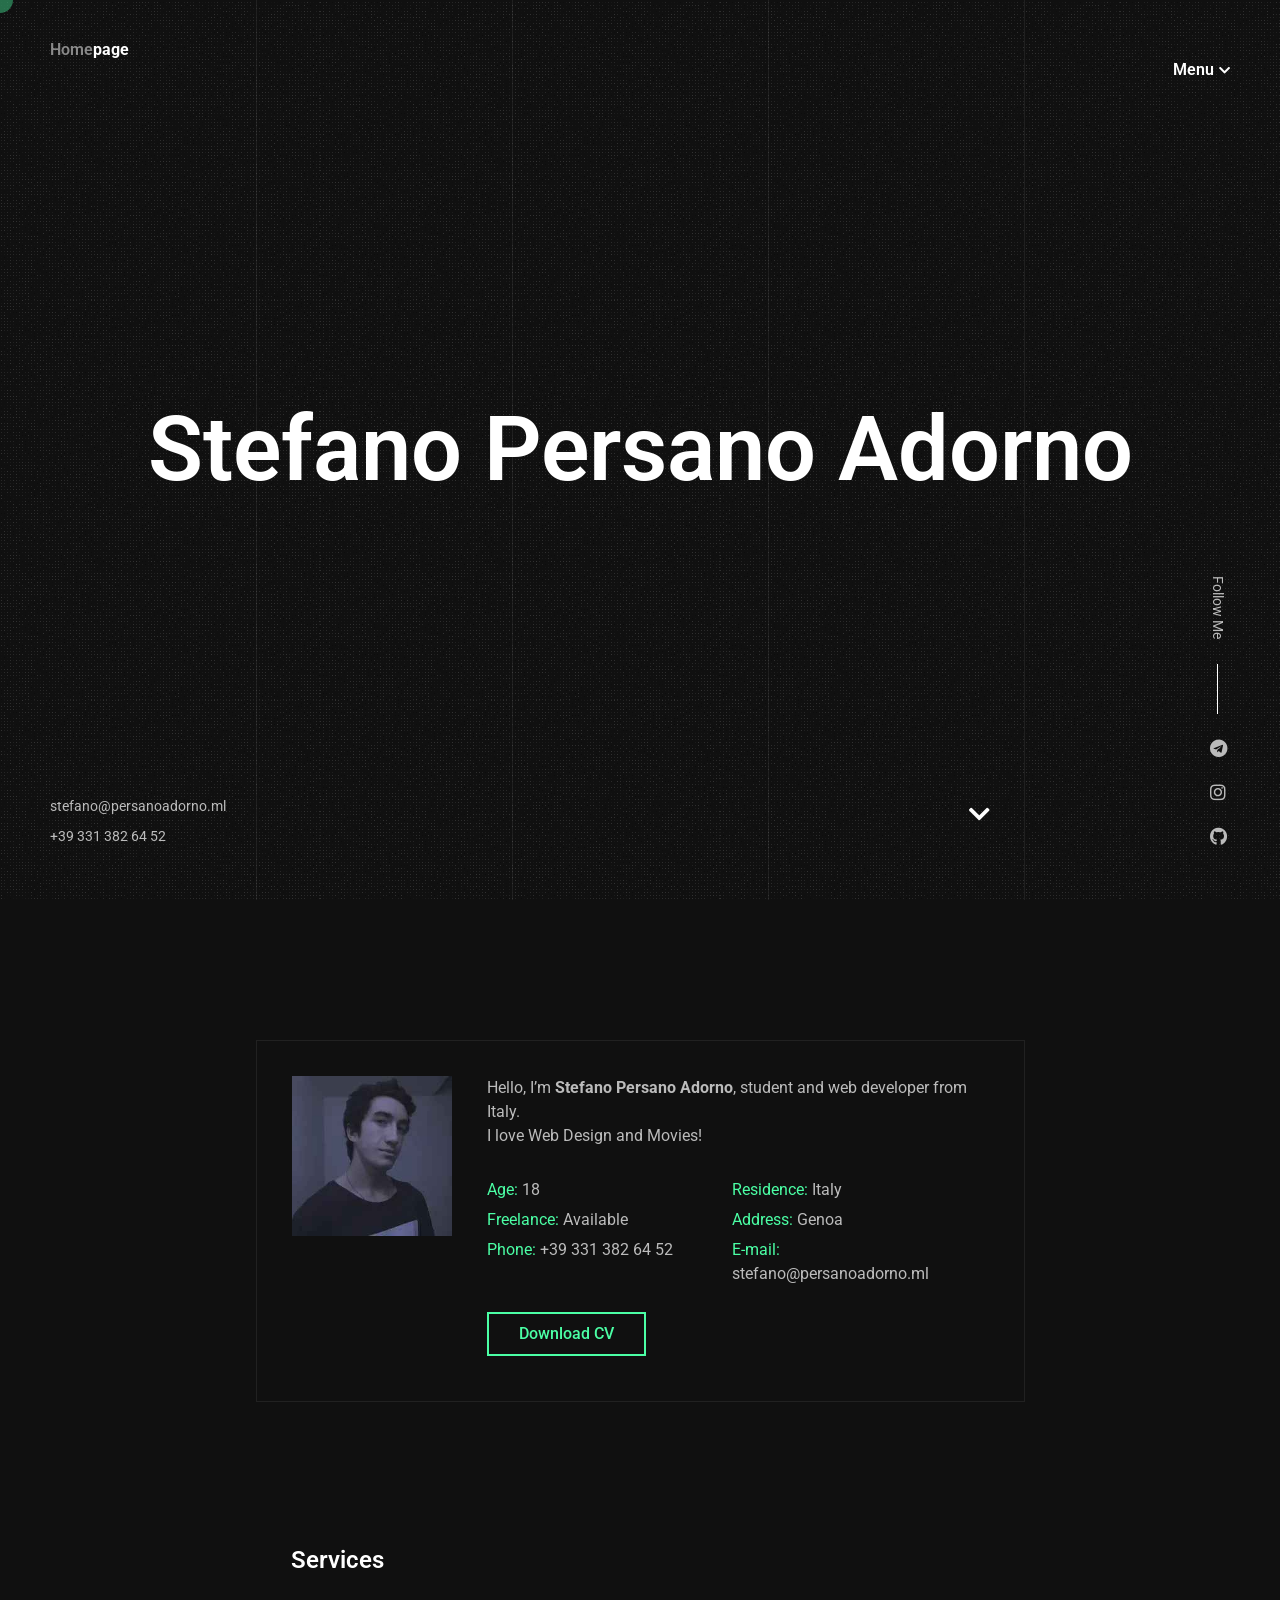
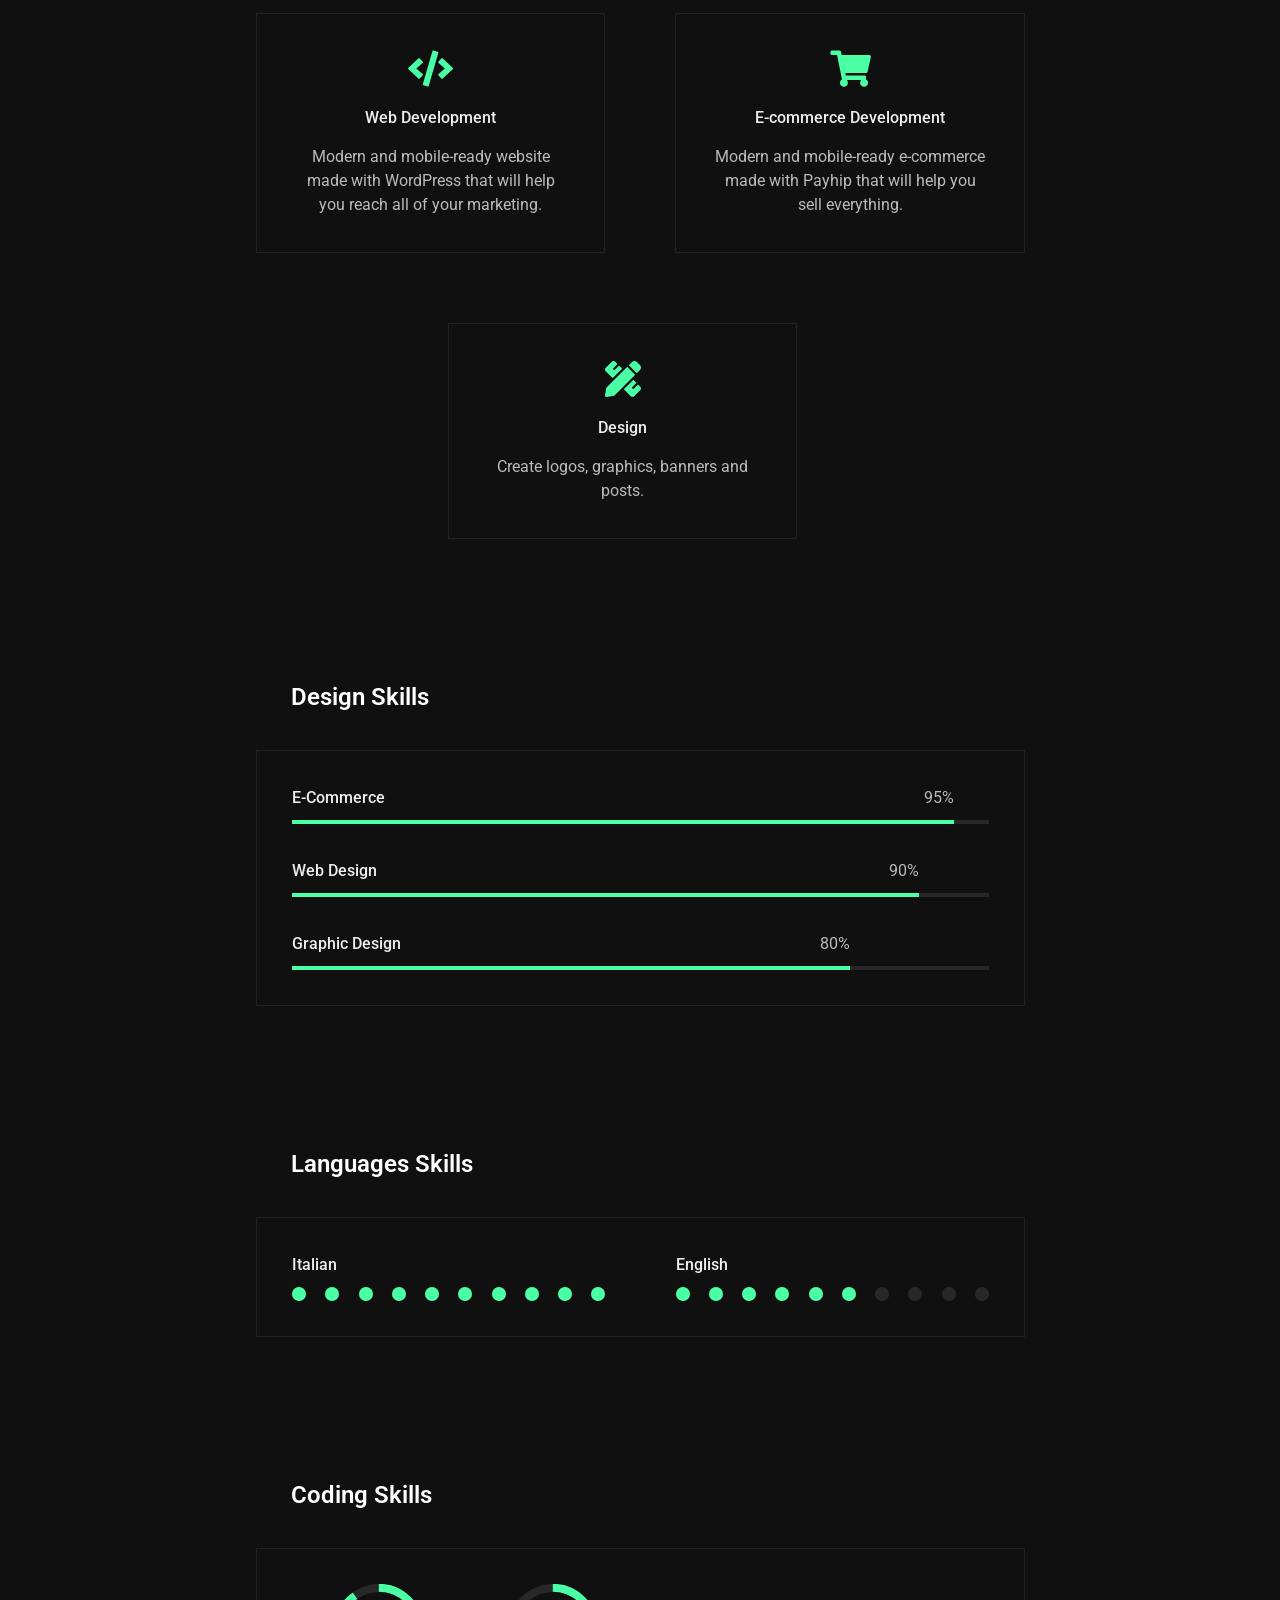
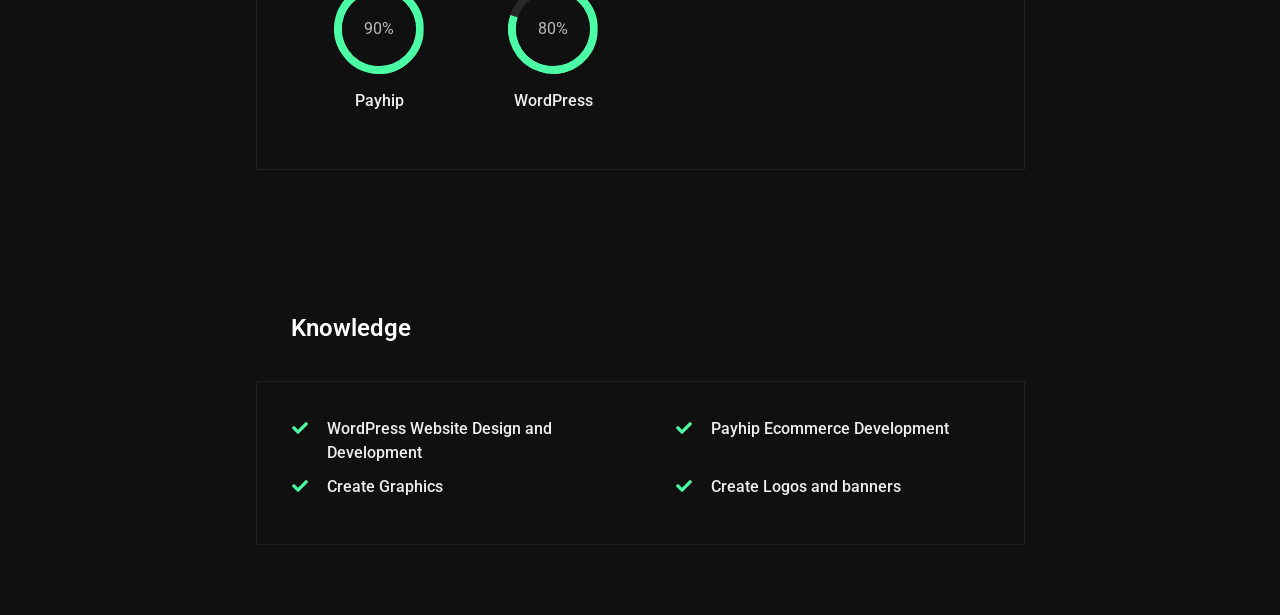
==== index.html @ c19dc3eb "Update index.html" ====
<!doctype html>
<html lang="en-US">

<!-- Mirrored from bslthemes.com/html/cvio/resume_image.html by HTTrack Website Copier/3.x [XR&CO'2014], Thu, 08 Dec 2022 13:38:45 GMT -->
<head>

	<!-- Meta -->
	<meta charset="UTF-8">
	<meta name="viewport" content="width=device-width, initial-scale=1, maximum-scale=1" />
	<meta name="description" content="CV & Resume Template" />
	<meta name="keywords" content="vcard, resposnive, resume, personal, card, cv, cvio, portfolio" />
	<meta name="author" content="beshleyua" />

	<!-- Title -->
	<title>Cvio - Resume/CV Template</title>

	<!-- Fonts -->
	<link href="https://fonts.googleapis.com/css?family=Roboto:100,100i,300,300i,400,400i,500,500i,700,700i,900,900i&amp;display=swap&amp;subset=cyrillic" rel="stylesheet">

	<link rel="stylesheet" href="css/min-styles.css" />
	<link rel="stylesheet" href="css/fontawesome.css" />
	<link rel="stylesheet" href="css/brands.css" />
	<link rel="stylesheet" href="css/solid.css" />
		
	<!--[if lt IE 9]>
	<script src="http://css3-mediaqueries-js.googlecode.com/svn/trunk/css3-mediaqueries.js"></script>
	<script src="http://html5shim.googlecode.com/svn/trunk/html5.js"></script>
	<![endif]-->

	<link rel="shortcut icon" href="images/favicons/favicon.ico">

	<!-- Global site tag (gtag.js) - Google Analytics -->
	<script async src="https://www.googletagmanager.com/gtag/js?id=UA-125314689-11"></script>
	<script>
	  window.dataLayer = window.dataLayer || [];
	  function gtag(){dataLayer.push(arguments);}
	  gtag('js', new Date());

	  gtag('config', 'UA-125314689-11');
	</script>


</head>

<body>

	<!-- Preloader -->
	<div class="preloader">
		<div class="centrize full-width">
			<div class="vertical-center">
				<div class="spinner">
					<div class="double-bounce1"></div>
					<div class="double-bounce2"></div>
				</div>
			</div>
		</div>
	</div>
	
	<!-- Container -->
	<div class="container">

		<!-- Cursor -->
		<div class="cursor-follower"></div>
	
		<!-- Header -->
		<header class="header">
			<div class="head-left">
				<!-- logo -->
				<div class="logo hover-masks-logo">
					<a href="">
						<span class="mask-lnk">Home<strong>page</strong></span>
					</a>
					
				</div>

			</div>
		
				<!-- menu button -->
				<header class="header"> 
					<div class="menu hover-masks-logo">
						<a href="" class="menu-btn"><span></span></a>
				
				<div class="top-menu hover-masks">
					<div class="top-menu-nav">	
						<div class="menu-topmenu-container">
							<ul class="menu">
								<li class="menu-item menu-item-has-children current-menu-item">
									<a href="index.html">Menu</a>
									<ul class="sub-menu">
										<li class="menu-item"><a href="index.html">Home</a></li>
										</ul>
								</li>
				</header>
		</header>
		<!-- Wrapper -->
		<div class="wrapper">

			<!-- Section Started -->
			<div class="section started section-title" id="section-started">

				<!-- background -->
				<div id="started-video-bg" class="video-bg media-bg jarallax-video video-mobile-bg" data-jarallax-video="https://youtu.be/4-IT6zIRZwg" data-mobile-preview="images/resume_bg.jpg" data-volume="100">
					<div class="video-bg-mask"></div>
					<div class="video-bg-texture" id="grained_container"></div>
				</div>
				
				<!-- started content -->
				<div class="centrize full-width">
					<div class="vertical-center">
						<div class="started-content">
							<h1 class="h-title">Stefano Persano Adorno</h1>
							<div class="h-subtitles">
								<div class="h-subtitle typing-bread">
									
								</div>
								<span class="typed-bread"></span>
							</div>
						</div>
					</div>
				</div>

				<!-- mosue button -->
				<a href="#" class="mouse_btn" style="display: none;"><span class="icon fas fa-chevron-down"></span></a>

			</div>

			<!-- Section About -->
			<div class="section about" id="section-about">
				<div class="content content-box">

					<!-- image -->
					<div class="image">
						<img src="images/man3.jpg" alt="" />
					</div>

					<!-- desc -->
					<div class="desc">
						<p>Hello, I’m <strong>Stefano Persano Adorno</strong>, student and web developer from Italy. <br> I love Web Design and Movies!</p>
						<div class="info-list">
							<ul>
								<li><strong>Age:</strong> 18</li>
								<li><strong>Residence:</strong> Italy</li>
								<li><strong>Freelance:</strong> Available</li>
								<li><strong>Address:</strong> Genoa</li>
								<li><strong>Phone:</strong> +39 331 382 64 52</li>
								<li><strong>E-mail:</strong> stefano@persanoadorno.ml</li>
							</ul>
						</div>
						<div class="bts">
							<a href="#" class="btn hover-animated">
								<span class="circle"></span>
								<span class="lnk">Download CV</span>
							</a>
						</div>
					</div>

					<div class="clear"></div>
				</div>
			</div>

			<!-- Section Service -->
			<div class="section service" id="section-services">
				<div class="content">

					<!-- title -->
					<div class="title">
						<div class="title_inner">Services</div>
					</div>

					<!-- service items -->
					<div class="service-items">

						<div class="service-col">
							<div class="service-item content-box">
								<div class="icon"><span class="fas fa-code"></span></div>
								<div class="name">Web Development</div>
								<div class="text">Modern and mobile-ready website made with WordPress that will help you reach all of your marketing.</div>
							</div>
						</div>
						
						<div class="service-col">
							<div class="service-item content-box">
								<div class="icon"><span class="fa fa-shopping-cart""></span></div>
								<div class="name">E-commerce Development</div>
								<div class="text">Modern and mobile-ready e-commerce made with Payhip that will help you sell everything.</div>
							</div>
						</div>

						<div class="service-col">
							<div class="service-item content-box">
								<div class="icon"><span class="fas fa-pencil-ruler"></span></div>
								<div class="name">Design</div>
								<div class="text">Create logos, graphics, banners and posts.</div>
							</div>
						</div>

					</div>

					<div class="clear"></div>
				</div>
			</div>

			
							
			<!-- Section Design Skills -->
			<div class="section skills" id="section-skills">
				<div class="content">

					<!-- title -->
					<div class="title">
						<div class="title_inner">Design Skills</div>
					</div>

					<!-- skills items -->
					<div class="skills percent content-box">
						<ul>
							<li> 
								<div class="name">E-Commerce</div>
								<div class="progress ">
									<div class="percentage" style="width: 95%;">
										<span class="percent">95%</span>
									</div>
								</div>
							</li>
							<li> 
								<div class="name">Web Design</div>
								<div class="progress ">
									<div class="percentage" style="width: 90%;">
										<span class="percent">90%</span>
									</div>
								</div>
							</li>
							<li>
								<div class="name">Graphic Design</div>
								<div class="progress ">
									<div class="percentage" style="width: 80%;">
										<span class="percent">80%</span>
									</div>
								</div>
							</li>
						</ul>
					</div>

				</div>
			</div>

			<!-- Section Languages Skills -->
			<div class="section skills" id="section-skills-lang">
				<div class="content">

					<!-- title -->
					<div class="title">
						<div class="title_inner">Languages Skills</div>
					</div>

					<!-- skills items -->
					<div class="skills dotted content-box">
						<ul>
							<li> 
								<div class="name">Italian</div>
								<div class="progress">
									<div class="percentage" style="width: 100%;">
										<span class="percent">100%</span>
									</div>
								</div>
							</li>
							<li> 
								<div class="name">English</div>
								<div class="progress">
									<div class="percentage" style="width: 60%;">
										<span class="percent">60%</span>
									</div>
								</div>
							</li>
						</ul>
					</div>
				</div>

			</div>

			<!-- Section Coding Skills -->
			<div class="section skills" id="section-skills-code">
				<div class="content">
					
					<!-- title -->
					<div class="title">
						<div class="title_inner">Coding Skills</div>
					</div>

					<!-- skills items -->
					<div class="skills circles content-box">
						<ul>
							<li> 
								<div class="name">Payhip</div>
								<div class="progress p90"> <!-- p90 = 90% circle fill color -->
									<div class="percentage">
										<span class="percent">90%</span>
									</div>
									<span>90%</span>
								</div>
							</li>
							<li> 
								<div class="name">WordPress</div>
								<div class="progress p80"> <!-- p80 = 80% circle fill color -->
									<div class="percentage">
										<span class="percent">80%</span>
									</div>
									<span>80%</span>
								</div>
							</li>
							
								
						</ul>
					</div>

				</div>
			</div>

			<!-- Section Knowladge Skills -->
			<div class="section skills" id="section-skills-know">
				<div class="content">

					<!-- title -->
					<div class="title">
						<div class="title_inner">Knowledge</div>
					</div>

					<!-- skills -->
					<div class="skills list content-box">
						<ul>
							<li> 
								<div class="name">WordPress Website Design and Development</div>
							</li>
							<li> 
								<div class="name">Payhip Ecommerce Development</div>
							</li>
							<li> 
								<div class="name">Create Graphics</div>
							</li>
							<li> 
								<div class="name">Create Logos and banners</div>
							</li>
						
						</ul>
					</div>

				</div>
			</div>

		<!-- Footer -->
		<footer class="footer">
			<div class="copy">
				<p>stefano@persanoadorno.ml</p>
				<p>+39 331 382 64 52</p>
			</div>
			<div class="soc-box">
				<div class="follow-label">Follow Me</div>
				<div class="soc">
					<a target="_blank" href="https://www.t.me/stepersy">
						<span class="icon fab fa-telegram"></span>
					</a>
					<a target="_blank" href="https://www.instagram.com/stepersy">
						<span class="icon fab fa-instagram"></span>
					</a>
					<a target="_blank" href="https://github.com/persanoadorno">
						<span class="icon fab fa-github"></span>
					</a>
				</div>
			</div>
			<div class="clear"></div>
		</footer>

		<!-- Lines -->
		<div class="lines">
			<div class="line-col"></div>
			<div class="line-col"></div>
			<div class="line-col"></div>
			<div class="line-col"></div>
			<div class="line-col"></div>
		</div>
		
	</div>

	<script src="js/min.scripts.js"></script>
	<script src="js/demo-bar.js"></script>

</body>

<!-- Mirrored from bslthemes.com/html/cvio/resume_image.html by HTTrack Website Copier/3.x [XR&CO'2014], Thu, 08 Dec 2022 13:38:45 GMT -->
</html>
---- css/min-styles.css ----
html{margin-right:0!important}body{margin:0;padding:0;border:none;font-family:Roboto;font-size:16px;line-height:1.5;color:#bbb;background:#101010;letter-spacing:0;font-weight:400;-webkit-font-smoothing:antialiased;-moz-osx-font-smoothing:grayscale;text-rendering:optimizeLegibility}body.scroll_hidden{overflow:hidden;height:100vh}*{box-sizing:border-box;-webkit-box-sizing:border-box}.clear{clear:both}.cursor-follower{margin:-13px 0 0 -13px;position:absolute;background:#4bffa5;width:26px;height:26px;-webkit-transition:transform 1s cubic-bezier(.02,1.2,.8,1),opacity .25s ease;transition:transform 1s cubic-bezier(.02,1.2,.8,1),opacity .25s ease;opacity:.4;z-index:1111;pointer-events:none;border-radius:50%;-moz-border-radius:50%;-webkit-border-radius:50%;-khtml-border-radius:50%}.cursor-follower.hide{opacity:0!important}@media (max-width:1199px){.cursor-follower{display:none}}.preloader{position:fixed;top:0;left:0;right:0;bottom:0;text-align:center;z-index:11111}.preloader .spinner{position:absolute;left:50%;top:0;width:1px;height:100%}.preloader .spinner .double-bounce1,.preloader .spinner .double-bounce2{position:absolute;top:0;left:0;width:100%;height:100%}.preloader .spinner .double-bounce2{background:rgba(255,255,255,.5);height:0;-webkit-animation:loading 2s infinite ease-in-out;animation:loading 2s infinite ease-in-out}.container{position:relative;margin:0;overflow:hidden}.container:before{pointer-events:none;z-index:12}.lines{position:fixed;top:0;left:0;width:100%;height:100vh;font-size:0;pointer-events:none;z-index:1111}.lines.no-lines .line-col:before{opacity:0}.lines .line-col{position:relative;display:inline-block;vertical-align:top;width:20%;height:100vh}.lines .line-col:first-child:before{background:0 0}.lines .line-col:first-child:after{left:auto;right:0;width:1000%}.lines .line-col:first-child .line{display:none}.lines .line-col:last-child:after{left:0;right:auto;width:1000%}.lines .line-col:nth-child(1):before{-o-transition-delay:2.9s;-webkit-transition-delay:2.9s;transition-delay:2.9s}.lines .line-col:nth-child(1):after{top:0;bottom:auto;-webkit-transition-delay:.9s;-o-transition-delay:.9s;transition-delay:.9s}.lines .line-col:nth-child(2):before{-o-transition-delay:2.7s;-webkit-transition-delay:2.7s;transition-delay:2.7s}.lines .line-col:nth-child(2):after{top:auto;bottom:0;-webkit-transition-delay:.7s;-o-transition-delay:.7s;transition-delay:.7s}.lines .line-col:nth-child(3):before{-o-transition-delay:2.2s;-webkit-transition-delay:2.2s;transition-delay:2.2s}.lines .line-col:nth-child(3):after{top:0;bottom:auto;-webkit-transition-delay:.2s;-o-transition-delay:.2s;transition-delay:.2s}.lines .line-col:nth-child(4):before{-o-transition-delay:2.5s;-webkit-transition-delay:2.5s;transition-delay:2.5s}.lines .line-col:nth-child(4):after{top:auto;bottom:0;-webkit-transition-delay:.5s;-o-transition-delay:.5s;transition-delay:.5s}.lines .line-col:nth-child(5):before{-o-transition-delay:3s;-webkit-transition-delay:3s;transition-delay:3s}.lines .line-col:nth-child(5):after{top:0;bottom:auto;-webkit-transition-delay:1s;-o-transition-delay:1s;transition-delay:1s}.lines .line-col:before{content:'';position:absolute;left:0;top:0;width:1px;height:0%;background:rgba(255,255,255,.07);transition:height 1s cubic-bezier(.165,.85,.45,1) 0s;-moz-transition:height 1s cubic-bezier(.165,.85,.45,1) 0s;-webkit-transition:height 1s cubic-bezier(.165,.85,.45,1) 0s;-o-transition:height 1s cubic-bezier(.165,.85,.45,1) 0s}.lines .line-col:after{content:'';position:absolute;left:0;top:0;width:100%;height:100%;background:#1e1e1e;z-index:12;transition:height 1s cubic-bezier(.165,.85,.45,1) 0s;-moz-transition:height 1s cubic-bezier(.165,.85,.45,1) 0s;-webkit-transition:height 1s cubic-bezier(.165,.85,.45,1) 0s;-o-transition:height 1s cubic-bezier(.165,.85,.45,1) 0s}.lines.finish .line-col:before{height:100%}.lines.finish .line-col:after{height:0%}.lines.ready{z-index:11}.wrapper{position:relative}.breadcrumbs{margin:0}.lines-off .lines .line-col:before{display:none}.lines-on .lines .line-col:before{display:block}@media (max-width:1199px){.lines .line-col{width:33.333%}.lines .line-col:nth-child(4),.lines .line-col:nth-child(5){display:none}}@media (max-width:720px){.lines .line-col{width:50%}.lines .line-col:nth-child(3),.lines .line-col:nth-child(4),.lines .line-col:nth-child(5){display:none}}.cols{position:relative}.cols .col.col-sm{float:left;width:25%}@media (max-width:720px){.cols .col.col-sm{width:100%}}.cols .col.col-lg{float:left;width:75%}@media (max-width:720px){.cols .col.col-lg{width:100%}}.cols .col.col-md{float:left;width:50%}@media (max-width:720px){.cols .col.col-md{width:100%}}.cols:after{content:'';display:block;clear:both}h1,h2,h3,h4,h5,h6{font-weight:700;font-family:Roboto;margin:0;margin-top:30px;margin-bottom:30px;color:#141414}h1{font-size:34px}h2{font-size:30px}h3{font-size:26px}h4{font-size:22px}h5{font-size:18px}h6{font-size:14px}p{font-size:16px;padding:0;margin:30px 0}strong{font-weight:700}@media screen and (max-width:720px){h1{font-size:24px}h2{font-size:20px}h3{font-size:18px}h4{font-size:16px}h5{font-size:14px}h6{font-size:13px}p{margin:20px 0}}a{color:#eee;text-decoration:underline;outline:0}a:hover{text-decoration:none;color:#4bffa5}.ink{display:block;position:absolute;background:#4bffa5;transform:scale(0);-webkit-transform:scale(0);-moz-transform:scale(0);-o-transform:scale(0);transition:transform 2s cubic-bezier(.165,.85,.45,1) 0s;-moz-transition:transform 2s cubic-bezier(.165,.85,.45,1) 0s;-webkit-transition:transform 2s cubic-bezier(.165,.85,.45,1) 0s;-o-transition:transform 2s cubic-bezier(.165,.85,.45,1) 0s;border-radius:100%;-moz-border-radius:100%;-webkit-border-radius:100%;-khtml-border-radius:100%}.ink.ink-animate{transform:scale(3);-webkit-transform:scale(3);-moz-transform:scale(3);-o-transform:scale(3)}.hover-animated .circle{position:absolute;width:100%;height:100%;display:block}.bts-center{text-align:center}.bts-list{font-size:0}.bts-list .btn{margin-right:20px;margin-top:20px}.bts-list .btn:last-child{margin-right:0}.btn,.single-post-text input[type=submit],a.btn{margin-bottom:10px;position:relative;overflow:hidden;display:inline-block;vertical-align:middle;height:44px;line-height:40px;text-align:center;font-size:16px;color:#4bffa5;font-weight:500;text-decoration:none;background:0 0;border:2px solid #4bffa5;cursor:pointer;transition:1s all cubic-bezier(.165,.85,.45,1) 0s;-moz-transition:1s all cubic-bezier(.165,.85,.45,1) 0s;-webkit-transition:1s all cubic-bezier(.165,.85,.45,1) 0s;-o-transition:1s all cubic-bezier(.165,.85,.45,1) 0s}.btn .lnk,a.btn .lnk{padding:0 30px;position:relative;display:block;z-index:2;pointer-events:none}.btn:hover,a.btn:hover{color:#101010}@media screen and (max-width:720px){.btn,.single-post-text input[type=submit],a.btn{font-size:14px}}form.post-password-form{max-width:400px;margin:0 auto;text-align:center}button,input,textarea{display:block;font-family:Roboto;font-size:16px;height:50px;width:100%;color:#eee;margin-bottom:30px;padding:0;background:0 0!important;border:none;border-bottom:1px solid rgba(255,255,255,.07);resize:none;outline:0;border-radius:0;-moz-border-radius:0;-webkit-border-radius:0;-khtml-border-radius:0;transition:all .3s ease 0s;-moz-transition:all .3s ease 0s;-webkit-transition:all .3s ease 0s;-o-transition:all .3s ease 0s}button:focus,input:focus,textarea:focus{color:#eee;border-bottom:1px solid #eee}textarea{height:120px;padding:0;padding-top:15px}button{width:auto;display:inline-block;vertical-align:top;text-align:left;border-bottom:1px solid #eee;cursor:pointer;color:#eee}button:hover{border-bottom:1px solid #4bffa5}label,legend{display:block;padding-bottom:10px;font-family:Roboto;font-size:13px}fieldset{border-width:0;padding:0}input[type=checkbox],input[type=radio]{display:inline}::-webkit-input-placeholder{color:#999}:-moz-placeholder{color:#999}::-moz-placeholder{color:#999}:-ms-input-placeholder{color:#999}input:focus::-webkit-input-placeholder,textarea:focus::-webkit-input-placeholder{color:#eee}input:focus:-moz-placeholder,textarea:focus:-moz-placeholder{color:#eee}input:focus::-moz-placeholder,textarea:focus::-moz-placeholder{color:#eee}input:focus:-ms-input-placeholder,textarea:focus:-ms-input-placeholder{color:#eee}input.error,input.wpcf7-not-valid,textarea.error,textarea.wpcf7-not-valid{border-bottom:1px solid red!important}.wpcf7-not-valid-tip,label.error{display:none!important}input.error::-moz-placeholder,input.wpcf7-not-valid::-moz-placeholder,textarea.error::-moz-placeholder,textarea.wpcf7-not-valid::-moz-placeholder{color:red}input.error:-moz-placeholder,input.wpcf7-not-valid:-moz-placeholder,textarea.error:-moz-placeholder,textarea.wpcf7-not-valid:-moz-placeholder{color:red}input.error:-ms-input-placeholder,input.wpcf7-not-valid:-ms-input-placeholder,textarea.error:-ms-input-placeholder,textarea.wpcf7-not-valid:-ms-input-placeholder{color:red}input.error::-webkit-input-placeholder,input.wpcf7-not-valid::-webkit-input-placeholder,textarea.error::-webkit-input-placeholder,textarea.wpcf7-not-valid::-webkit-input-placeholder{color:red}div.wpcf7-response-output{margin:0}input[type=checkbox],input[type=radio]{display:inline}input[type=checkbox],input[type=radio]{width:auto;height:auto;margin-bottom:10px;margin-right:0;margin-left:0}input[type=checkbox]{-webkit-appearance:checkbox}input[type=radio]{-webkit-appearance:radio}button,input[type=email],input[type=password],input[type=submit],input[type=tel],input[type=text],textarea{-webkit-appearance:none;-moz-appearance:none;appearance:none}input[type=file]{margin-bottom:10px;border:none;height:auto}select{margin-bottom:10px;width:100%;height:30px}span.wpcf7-list-item{display:inline-block;margin:0 1em 0 0}ul{list-style:disc;margin-top:30px;margin-bottom:30px;padding-left:0;list-style-position:inside}ol{list-style:decimal;margin-top:30px;margin-bottom:30px;padding-left:0;list-style-position:inside}ol ol,ol ul,ul ol,ul ul{margin-top:15px;margin-bottom:15px;margin-left:15px}code{font-family:Roboto;padding:0 4px;font-style:italic;color:#999;text-decoration:none;display:inline-block;vertical-align:middle;overflow:auto;max-width:100%;white-space:nowrap}pre{background:#f6f6f6;font-family:Roboto;margin:30px 0;padding:30px;max-width:100%;overflow:auto;white-space:pre}ins,mark{background:#eee;text-decoration:none}table{width:100%;margin:30px 0;padding:0;border-collapse:collapse;background:#fcfcfc}table caption{padding:6px 0;background:#f6f6f6;font-size:12px}th{color:#999;padding:10px 20px;font-size:12px;font-weight:700;text-align:left;border:4px solid #fff;text-transform:uppercase}th a{color:#999}td{border:4px solid #fff;padding:10px 20px;color:#363636;font-size:13px;background:#f6f6f6}td.pad{background:0 0}dt{margin-bottom:5px;font-size:15px;font-weight:700}dd{margin-top:0;margin-bottom:30px;margin-left:30px}.align-center{text-align:center!important}.align-right{text-align:right!important}.align-left{text-align:left!important}.pull-right{float:right!important}.pull-left{float:left!important}.pull-none{float:none!important}.alignright{margin-left:20px!important;float:right!important;max-width:50%!important}.alignleft{margin-right:20px!important;float:left!important;max-width:50%!important}.aligncenter{margin-left:auto!important;margin-right:auto!important;display:block!important}.full-width{max-width:100%!important;width:100%!important}.full-max-width{max-width:100%!important;width:auto!important}.centrize{display:table!important;table-layout:fixed!important;height:100%!important;position:relative!important;top:0;left:0;z-index:2}.vertical-center{display:table-cell!important;vertical-align:middle!important}.text-uppercase{text-transform:uppercase!important}.text-lowercase{text-transform:lowercase!important}.text-capitalize{text-transform:capitalize!important}.text-regular{font-weight:400!important}.text-bold{font-weight:700!important}.text-italic{font-style:italic!important}blockquote{font-family:Roboto}@-webkit-keyframes loading{0%{height:0;top:0;bottom:auto}50%{height:100%;top:0;bottom:auto}51%{height:100%;top:0;bottom:auto}52%{height:100%;top:auto;bottom:0}100%{height:0;top:auto;bottom:0}}@keyframes loading{0%{height:0;top:0;bottom:auto}50%{height:100%;top:0;bottom:auto}51%{height:100%;top:0;bottom:auto}52%{height:100%;top:auto;bottom:0}100%{height:0;top:auto;bottom:0}}@keyframes mouse-anim{0%{top:0}50%{top:10px}100%{top:0}}.header{padding:50px;position:fixed;left:0;top:0;width:100%;z-index:100;transition:all .7s cubic-bezier(.165,.85,.45,1);-moz-transition:all .7s cubic-bezier(.165,.85,.45,1);-webkit-transition:all .7s cubic-bezier(.165,.85,.45,1);-o-transition:all .7s cubic-bezier(.165,.85,.45,1)}.header.fixed{padding-top:30px;padding-bottom:30px;top:0;background:#101010}.header:after{content:'';position:relative;display:block;clear:both}.header .head-top{position:relative}.header .menu-btn{position:relative;margin:0 auto;width:30px;height:20px}.header .menu-btn:after,.header .menu-btn:before{content:'';position:absolute;top:0;left:0;width:100%;height:2px;background:#fff;transition:all .3s ease 0s;-moz-transition:all .3s ease 0s;-webkit-transition:all .3s ease 0s;-o-transition:all .3s ease 0s}.header .menu-btn:after{top:auto;bottom:0}.header .menu-btn span{position:absolute;top:50%;left:0;width:100%;height:2px;background:#fff;margin-top:-1px;transition:all .3s ease 0s;-moz-transition:all .3s ease 0s;-webkit-transition:all .3s ease 0s;-o-transition:all .3s ease 0s}.header .logo{position:absolute;overflow:hidden;top:50%;width:150px;font-size:16px;line-height:2.5;font-weight:600;color:rgba(255,255,255,.5);white-space:nowrap;transform:translateY(-50%);-webkit-transform:translateY(-50%);-moz-transform:translateY(-50%);-o-transform:translateY(-50%)}.header .logo img{max-width:100%;width:auto;height:auto;display:block}.header .logo a{color:rgba(255,255,255,.5);text-decoration:none;display:block}.header .logo strong{color:#fff}.header .top-menu{text-align:right}.header .top-menu .menu-top-menu-container{display:inline-block}.header .top-menu ul{margin:0;padding:0;list-style:none}.header .top-menu ul li{margin-left:40px;display:inline-block;vertical-align:top;position:relative}.header .top-menu ul li a{position:relative;overflow:hidden;display:block;font-size:1em;line-height:2.5;color:#fff;font-weight:600;opacity:.5;text-decoration:none;transition:color .7s cubic-bezier(.165,.85,.45,1);-moz-transition:color .7s cubic-bezier(.165,.85,.45,1);-webkit-transition:color .7s cubic-bezier(.165,.85,.45,1);-o-transition:color .7s cubic-bezier(.165,.85,.45,1)}.header .top-menu ul li:hover>.children,.header .top-menu ul li:hover>.sub-menu{opacity:1;pointer-events:auto}.header .top-menu ul li.current-menu-item>a,.header .top-menu ul li:hover>a{opacity:1}.header .top-menu ul li.menu-item-has-children>a .mask-lnk:after{content:"\f078";margin-left:5px;position:relative;top:0;display:inline-block;font-family:'Font Awesome 5 Free';font-weight:900;font-size:.8em;-moz-osx-font-smoothing:grayscale;-webkit-font-smoothing:antialiased;display:inline-block;font-style:normal;font-variant:normal;text-rendering:auto;line-height:1}.header .top-menu-nav .children,.header .top-menu-nav .sub-menu{position:absolute;left:0;top:40px;padding:10px 0;width:190px;text-align:left;background:#1e1e1e;z-index:50;opacity:0;pointer-events:none;transition:all .3s ease 0s;-moz-transition:all .3s ease 0s;-webkit-transition:all .3s ease 0s;-o-transition:all .3s ease 0s;box-shadow:0 5px 50px rgba(0,0,0,.1);-moz-box-shadow:0 5px 50px rgba(0,0,0,.1);-webkit-box-shadow:0 5px 50px rgba(0,0,0,.1);-khtml-box-shadow:0 5px 50px rgba(0,0,0,.1)}.header .top-menu ul li:last-child .sub-menu,.header .top-menu-nav .children{right:0;left:auto}.header .top-menu-nav .children:before,.header .top-menu-nav .sub-menu:before{content:'';position:absolute;left:10px;top:-12px;border:6px solid transparent;border-bottom:6px solid #1e1e1e}.header .top-menu ul li:last-child .sub-menu:before,.header .top-menu-nav .children:before{right:10px;left:auto}.header .top-menu-nav .children li,.header .top-menu-nav .sub-menu li{margin-left:0;padding:8px 20px;display:block;border-bottom:1px solid rgba(255,255,255,.07);height:auto}.header .top-menu-nav .children li:last-child,.header .top-menu-nav .sub-menu li:last-child{border-bottom:none}.header .top-menu-nav .children li a,.header .top-menu-nav .sub-menu li a{margin-top:0;display:block;font-size:12px;color:#fff;opacity:.5}.header .top-menu-nav .children li .children,.header .top-menu-nav .sub-menu li .sub-menu{left:100%;top:-10px}.header .top-menu-nav .children li .children:before,.header .top-menu-nav .sub-menu li .sub-menu:before{content:'';position:absolute;left:-12px;top:16px;border:6px solid transparent;border-right:6px solid #fff;border-bottom:6px solid transparent}.background-enabled .header .top-menu ul li.current-menu-item>a{opacity:1}.hover-masks .mask-lnk,.hover-masks-logo .mask-lnk{position:relative;top:0;left:0;width:100%;display:block;transform:translateY(0);-webkit-transform:translateY(0);-moz-transform:translateY(0);-o-transform:translateY(0);-webkit-transition:opacity .7s cubic-bezier(.165,.85,.45,1),color .7s cubic-bezier(.165,.85,.45,1),transform .7s cubic-bezier(.165,.85,.45,1);transition:opacity .7s cubic-bezier(.165,.85,.45,1),color .7s cubic-bezier(.165,.85,.45,1),transform .7s cubic-bezier(.165,.85,.45,1)}.hover-masks .mask-lnk.mask-lnk-hover,.hover-masks-logo .mask-lnk.mask-lnk-hover{position:absolute;opacity:0;transform:translateY(32px);-webkit-transform:translateY(32px);-moz-transform:translateY(32px);-o-transform:translateY(32px)}.hover-masks a:hover .mask-lnk,.hover-masks-logo a:hover .mask-lnk{opacity:1;transform:translateY(-32px);-webkit-transform:translateY(-32px);-moz-transform:translateY(-32px);-o-transform:translateY(-32px)}.hover-masks a:hover .mask-lnk.mask-lnk-hover,.hover-masks-logo a:hover .mask-lnk.mask-lnk-hover{transform:translateY(0);-webkit-transform:translateY(0);-moz-transform:translateY(0);-o-transform:translateY(0)}.header.active{padding-top:4vw;top:0;overflow:auto;height:100%;background:#101010;-webkit-overflow-scrolling:touch}.header.active .menu-btn:before{opacity:0}.header.active .menu-btn:after{bottom:9px!important;transform:rotate(-45deg);-webkit-transform:rotate(-45deg);-moz-transform:rotate(-45deg);-o-transform:rotate(-45deg)}.header.active .menu-btn span{transform:rotate(45deg);-webkit-transform:rotate(45deg);-moz-transform:rotate(45deg);-o-transform:rotate(45deg)}.header.active .top-menu{height:auto;opacity:1;visibility:visible}.header.active .top-menu ul li .children,.header.active .top-menu ul li .sub-menu{display:block}.header.active .top-menu ul>li>ul li a{line-height:20px}@media (max-width:1199px){.header .logo{position:relative;top:0;transform:translateY(0);-webkit-transform:translateY(0);-moz-transform:translateY(0);-o-transform:translateY(0)}.header .menu-btn{display:block;transform:translateY(50%);-webkit-transform:translateY(50%);-moz-transform:translateY(50%);-o-transform:translateY(50%)}.header .top-menu-nav{display:block}.header .top-menu{position:relative;top:0;left:0;margin-top:0;margin-left:0;margin-right:0;float:none;width:auto;height:0;text-align:center;opacity:0;visibility:hidden;transition:opacity .35s cubic-bezier(.165,.85,.45,1);-moz-transition:opacity .35s cubic-bezier(.165,.85,.45,1);-webkit-transition:opacity .35s cubic-bezier(.165,.85,.45,1);-o-transition:opacity .35s cubic-bezier(.165,.85,.45,1)}.header.active .top-menu{margin-top:20px}.header .top-menu .menu-top-menu-container{display:block}.header .top-menu ul li{margin-left:0;display:block}.header .top-menu-nav .children,.header .top-menu-nav .sub-menu{position:relative;left:0;top:0;margin:20px 0;width:auto;text-align:center;pointer-events:none;display:block;opacity:0;visibility:hidden}.header.active .top-menu-nav .children,.header.active .top-menu-nav .sub-menu{opacity:1;visibility:visible;pointer-events:auto}.header .top-menu-nav .children:before,.header .top-menu-nav .sub-menu:before{margin-left:-6px;left:50%}.header .top-menu-nav .children li .children,.header .top-menu-nav .sub-menu li .sub-menu{left:0;top:0;margin:0 -20px;background:#f4f4f4;box-shadow:none;-moz-box-shadow:none;-webkit-box-shadow:none;-khtml-box-shadow:none}.header .top-menu-nav .children li .children:before,.header .top-menu-nav .sub-menu li .sub-menu:before{left:50%;top:-12px;border:6px solid transparent;border-right:6px solid transparent;border-bottom:6px solid #fff}.header .top-menu ul li:last-child .sub-menu:before,.header .top-menu-nav .children:before{right:50%;left:auto;margin-left:0;margin-right:-6px}.header .menu-btn{display:block;float:right}}@media (max-width:720px){.header{margin:0;padding:0 30px;top:30px}.header .logo{padding:0;max-width:240px}.header.active .top-menu{padding-bottom:30px}.wp-block-media-text{display:block}.wp-block-media-text .wp-block-media-text__content{padding:0}}.section{position:relative;padding-left:20%;padding-right:20%;padding-top:70px;padding-bottom:70px;z-index:12}.section:first-child{padding-top:150px}.section .content{position:relative}.section .content .portfolio-cols .title{margin-left:0}.section .content-box{margin-right:-1px;padding:35px;font-size:16px;background:#101010;border:1px solid rgba(255,255,255,.07)}.section .content-box .single-post-text>:first-child{margin-top:0}.section .title{position:relative;margin:0 0 35px 35px}.section .title .title_inner{display:inline-block;vertical-align:top;position:relative;font-size:24px;color:#fff;font-weight:600;transition:all .3s ease 0s;-moz-transition:all .3s ease 0s;-webkit-transition:all .3s ease 0s;-o-transition:all .3s ease 0s}@media (max-width:1199px){.section{padding-left:50px;padding-right:50px}}@media (max-width:720px){.section{padding-top:50px;padding-bottom:50px;padding-left:30px;padding-right:30px}.section .title{margin:0 0 30px 0}}.section.started{margin:0;padding:0;position:relative;overflow:hidden;height:100vh;z-index:11}.section.started.personal{z-index:12}.section.started .started-content .logo{position:relative;display:inline-block;top:-100px;left:-300px;width:740px;height:600px;background-repeat:no-repeat;background-position:center center;background-size:cover;-webkit-clip-path:polygon(31% 0,100% 25%,61% 100%,0 93%);clip-path:polygon(31% 0,100% 25%,61% 100%,0 93%)}.section.started .started-content .h-title{margin:0;position:absolute;left:calc(20% + 35px);bottom:50px;max-width:560px;font-size:20px;font-weight:300;color:#fff;word-break:break-word;-ms-word-wrap:break-word;word-wrap:break-word}.section.started .started-content .h-title strong{color:#4bffa5}.section.started .started-content .h-subtitles{font-size:38px;height:38px;opacity:0}.section.started .started-content .h-subtitles.ready{opacity:1}.section.started .started-content .h-subtitle,.section.started .started-content .typed-bread,.section.started .started-content .typed-subtitle{margin-top:-45px;position:absolute;top:50%;left:0;width:100%;display:block;font-size:90px;line-height:90px;font-weight:500;color:#fff;text-align:center}.section.started .started-content .h-subtitle strong,.section.started .started-content .typed-subtitle strong{color:#4bffa5}.section.started.layout-creative{margin:0 auto;margin-bottom:0;padding-top:20%;padding-left:20%;padding-right:20%;padding-bottom:70px;width:auto;height:auto!important}.section.started.layout-creative .started-content{padding-left:0;padding-right:0;display:block;text-align:left}.section.started.layout-creative .started-content .h-title{margin:0 0 5px 33px;padding-right:0;position:relative;left:0;top:0;bottom:auto;max-width:800px;font-size:44px;font-family:Roboto;font-weight:500;text-transform:none;letter-spacing:0}.section.started.layout-creative .started-content .h-subtitle,.section.started.layout-creative .started-content .typed-bread,.section.started.layout-creative .started-content .typed-cursor,.section.started.layout-creative .started-content .typed-subtitle{margin-top:0;margin-left:35px;position:relative;font-size:18px;line-height:40px;text-align:left;color:#999}.section.started.layout-creative .started-content .h-subtitle,.section.started.layout-creative .started-content .typed-subtitle{top:0}.section.started.layout-creative .started-content .h-subtitle p{font-size:18px;line-height:40px}.section.started.personal{text-align:center}.section.started.personal .started-content .h-title{margin-left:-85px;margin-top:85px;position:absolute;left:50%;top:50%;bottom:auto;width:560px;text-align:left}.section.started.personal .started-content .typed-bread,.section.started.personal .started-content .typed-subtitle{margin-top:0;top:auto;bottom:50px;left:20%;line-height:74px;text-align:left}.section.started.section-title .started-content .h-title{margin-top:0;padding-right:0;position:relative;top:0;left:0;bottom:0;max-width:100%;font-size:7vw;line-height:7vw;font-weight:600;text-align:center}.section.started.section-title .started-content .h-subtitles{height:auto}.section.started.section-title .started-content .h-subtitle,.section.started.section-title .started-content .typed-bread,.section.started.section-title .started-content .typed-subtitle{margin:0;padding-left:35px;position:absolute;left:20%;top:auto;bottom:50px;width:auto;max-width:560px;font-size:20px;line-height:1.5;font-weight:400;text-align:left}.section.started.section-title .started-content .h-subtitle p{margin:0;font-size:20px;line-height:1.5}.section.started .mouse_btn{font-size:24px;color:#4bffa5;text-align:center;position:absolute;width:20px;height:40px;left:50%;bottom:7%;margin-left:-10px;z-index:2}.section.started .mouse_btn .icon{position:relative;top:0;animation:mouse-anim 1s ease-out 0s infinite}.section.started .swiper-nav{position:absolute;left:calc(20% + 35px);bottom:120px;width:66px;height:24px;z-index:3}.section.started .swiper-nav .swiper-button-next,.section.started .swiper-nav .swiper-button-prev{width:20px;height:20px;margin-top:-10px;background:0 0;font-size:22px;color:#fff;text-decoration:none;transition:all .3s ease 0s;-moz-transition:all .3s ease 0s;-webkit-transition:all .3s ease 0s;-o-transition:all .3s ease 0s}.section.started+.section,.section.started.layout-creative+.section{margin-top:70px}.background-enabled .section.started.layout-creative .started-content .typed-bread,.background-enabled .section.started.section-title .started-content .typed-bread,.section.started.layout-creative .started-content .typed-bread,.section.started.section-title .started-content .typed-bread{top:auto;font-size:16px;line-height:1.9;color:rgba(255,255,255,.5);font-weight:400;opacity:1}.section.started.layout-creative .started-content .typed-bread a,.section.started.section-title .started-content .typed-bread a{color:#fff;text-decoration:none;font-weight:500;opacity:1}.section.started .started-content .typed-cursor,.section.started.layout-creative .mouse_btn,.section.started.layout-post-creative .mouse_btn{display:none!important}.section.started .swiper-button-prev,.section.started .swiper-container-rtl .swiper-button-next{left:0;right:auto}.section.started .swiper-button-next,.section.started .swiper-container-rtl .swiper-button-prev{left:auto;right:0}.started-carousel{position:absolute;left:0;top:0;width:100%;height:100%}.started-carousel .swiper-container,.started-carousel .swiper-wrapper{height:100%}.started-carousel .swiper-slide{opacity:1!important}.started-carousel .swiper-slide.first{z-index:2}.started-carousel .main-img{position:absolute;top:0;left:0;width:100%;height:100%;background-position:center center;background-size:cover;background-repeat:no-repeat;clip-path:polygon(0 0,20% 0,20% 0,40% 0,40% 0,60% 0,60% 0,80% 0,80% 0,100% 0,100% 0,100% 100%,100% 100%,80% 100%,80% 100%,60% 100%,60% 100%,40% 100%,40% 100%,20% 100%,20% 100%,0 100%);-webkit-clip-path:polygon(0 0,20% 0,20% 0,40% 0,40% 0,60% 0,60% 0,80% 0,80% 0,100% 0,100% 0,100% 100%,100% 100%,80% 100%,80% 100%,60% 100%,60% 100%,40% 100%,40% 100%,20% 100%,20% 100%,0 100%);transition:1s all cubic-bezier(.165,.85,.45,1) 0s;-moz-transition:1s all cubic-bezier(.165,.85,.45,1) 0s;-webkit-transition:1s all cubic-bezier(.165,.85,.45,1) 0s;-o-transition:1s all cubic-bezier(.165,.85,.45,1) 0s}.started-carousel .swiper-slide.swiper-clip-active .main-img{clip-path:polygon(0 0,20% 0,20% 100%,40% 100%,40% 0,60% 0,60% 100%,80% 100%,80% 0,100% 0,100% 0,100% 100%,100% 0,80% 0,80% 100%,60% 100%,60% 0,40% 0,40% 100%,20% 100%,20% 0,0 0);-webkit-clip-path:polygon(0 0,20% 0,20% 100%,40% 100%,40% 0,60% 0,60% 100%,80% 100%,80% 0,100% 0,100% 0,100% 100%,100% 0,80% 0,80% 100%,60% 100%,60% 0,40% 0,40% 100%,20% 100%,20% 0,0 0)}.section.started .mouse_btn{left:auto;right:calc(20% + 35px);margin-left:0}@media (max-width:1199px){.section.started.layout-creative,.section.started.layout-post-creative{padding-top:35vw;padding-left:50px;padding-right:50px}.section.started .started-content .h-title{left:50px}.section.started .started-content .h-title br{display:none}.section.started .started-content .h-subtitle,.section.started .started-content .typed-bread,.section.started .started-content .typed-subtitle{margin-top:-35px;font-size:60px;line-height:70px}.section.started.section-title .started-content .h-subtitle,.section.started.section-title .started-content .typed-bread,.section.started.section-title .started-content .typed-subtitle{padding-left:0;left:50px}.section.started.personal .started-content .typed-bread,.section.started.personal .started-content .typed-subtitle{left:50px;width:auto}.section.started .swiper-nav{left:50px}.section.started .started-content .logo{top:-50px;left:-150px;width:640px;height:560px}.section.started.personal .started-content .h-title{margin-left:15px;margin-top:115px;width:320px}.section.started.layout-creative .started-content .h-subtitle,.section.started.layout-creative .started-content .h-title,.section.started.layout-creative .started-content .typed-bread,.section.started.layout-creative .started-content .typed-cursor,.section.started.layout-creative .started-content .typed-subtitle{margin-left:0}.section.started .mouse_btn{left:auto;right:120px;margin-left:0}}@media (max-width:720px){.section.started{padding:0 30px}.section.started.layout-creative,.section.started.layout-post-creative{padding-top:50vw;padding-left:30px;padding-right:30px;padding-bottom:30px}.section.started .started-content .h-title{left:0;bottom:30px;padding-right:50px;font-size:17px}.section.started .started-content .h-subtitle,.section.started .started-content .typed-bread,.section.started .started-content .typed-subtitle{margin-top:-20px;font-size:30px;line-height:40px}.section.started.section-title .started-content .h-title{font-size:10vw;line-height:10vw}.background-enabled .section.started.layout-creative .started-content .typed-bread,.background-enabled .section.started.section-title .started-content .typed-bread,.section.started.layout-creative .started-content .typed-bread,.section.started.section-title .started-content .typed-bread{font-size:14px}.section.started.layout-creative .started-content .h-title,.section.started.layout-post-creative .started-content .h-title{font-size:23px}.section.started .started-content .logo{position:absolute;top:0;left:-30px;width:110vw;height:62vh;-webkit-clip-path:polygon(25% 0,100% 25%,80% 100%,0 85%);clip-path:polygon(25% 0,100% 25%,80% 100%,0 85%)}.section.started.personal .started-content .h-title{left:0;top:64vh;bottom:auto;width:100%;margin-top:0;margin-left:0}.section.started.personal .started-content .typed-bread,.section.started.personal .started-content .typed-subtitle{left:0;bottom:30px;padding-right:50px;font-size:20px;line-height:30px}.section.started .swiper-nav{left:30px}.section.started .mouse_btn{right:50%;margin-left:0;margin-right:-10px;bottom:150px}.section.started.section-title .started-content .h-subtitle,.section.started.section-title .started-content .typed-bread,.section.started.section-title .started-content .typed-subtitle{left:0}.section.started+.section,.section.started.layout-creative+.section{margin-top:0}}@media (max-width:340px){.section.started .swiper-nav{bottom:145px}}@media screen and (orientation:landscape) and (min-device-width:319px) and (max-device-width:1199px){.section.started .started-content .logo{position:absolute;left:-30px;right:-30px;top:0;width:auto;height:100%;-webkit-clip-path:none;clip-path:none}.section.started.personal .started-content .h-title{top:auto;left:50px;bottom:50px;width:auto;margin-left:0;margin-top:0;margin-right:50px}.section.started.personal .started-content .typed-bread,.section.started.personal .started-content .typed-subtitle{display:none}.section.started .swiper-nav{bottom:120px}}@media screen and (orientation:landscape) and (min-device-width:319px) and (max-device-width:670px){.section.started.personal .started-content .h-title{left:0;bottom:30px;margin-right:30px}.section.started .swiper-nav{bottom:100px}}.section.about .image{float:left;width:160px;font-size:0}.section.about .image img{width:100%;height:auto}.section.about .desc{margin-left:195px}.section.about .desc p{word-break:break-word}.section.about .desc p:first-child{margin-top:0}.info-list{margin-bottom:20px}.info-list ul{list-style:none;margin:0;padding:0}.info-list ul li{display:inline-block;vertical-align:top;width:48%;margin:0 0 6px 0}.info-list ul li strong{font-weight:400;color:#4bffa5}@media (min-width:1700px){.info-list ul li{width:32%}}@media (max-width:1199px){.section.about .image{width:120px;margin-right:0;margin-bottom:25px}.section.about .desc{margin-left:145px}}@media (max-width:720px){.section.about .image{margin:0 auto 20px auto;float:none;width:100px;text-align:center}.section.about .desc{margin-left:0;text-align:center}.info-list ul li{width:100%}}.section .col:nth-child(odd){padding-right:35px}.section .col:nth-child(even){padding-left:35px}.section .col:nth-child(even) .content-box{margin-right:-1px}.resume-items .resume-item{position:relative;margin:70px 0 0 0}.resume-items .resume-item:first-child{margin:0}.resume-items .resume-item .date{position:relative;margin:0 0 5px 0;display:inline-block;font-size:12px;color:#999}.resume-items .resume-item .name{margin:0 0 15px 0;color:#eee;font-weight:500}.resume-items .resume-item.active .date{color:#4bffa5;font-weight:600}@media (max-width:1199px){.section .col:nth-child(odd){padding-right:20px}.section .col:nth-child(even){padding-left:20px}.resume-items .resume-item{margin:40px 0 0 0}}@media (max-width:720px){.section .col:nth-child(odd){padding-right:0;margin-bottom:40px}.section .col:nth-child(even){padding-left:0}}.skills ul{margin:-35px 0 0 0;padding:0;list-style:none;font-size:0}.skills ul li{position:relative;padding:35px 0 0 0}.skills ul li:after{display:none}.skills ul li:last-child{padding-bottom:0}.skills ul li .name{margin:0 0 10px 0;position:relative;font-size:16px;color:#eee;font-weight:500}.skills ul li .progress{display:block;height:4px;position:relative;width:100%;background:rgba(255,255,255,.1)}.skills ul li .progress .percentage{left:0;top:0;position:absolute;height:4px;width:0%;background:#4bffa5;transition:all .3s ease 0s;-moz-transition:all .3s ease 0s;-webkit-transition:all .3s ease 0s;-o-transition:all .3s ease 0s}.skills ul li .progress .percentage .percent{position:absolute;top:-34px;right:0;font-size:16px;font-weight:400}.skills.list ul{margin:0 -35px}.skills.list ul li{padding-top:0;padding-bottom:0;padding-left:35px;padding-right:35px;display:inline-block;vertical-align:top;width:50%}.skills.list ul li .name{padding-left:35px;position:relative}.skills.list ul li .name:before{content:"\f00c";position:absolute;left:0;top:3px;display:inline-block;color:#4bffa5;font-family:'Font Awesome 5 Free';font-weight:900;-moz-osx-font-smoothing:grayscale;-webkit-font-smoothing:antialiased;display:inline-block;font-style:normal;font-variant:normal;text-rendering:auto;line-height:1}.skills.list ul li .progress{display:none}.skills.dotted ul{margin-left:-35px;margin-right:-35px}.skills.dotted ul li{padding-left:35px;padding-right:35px;width:50%;display:inline-block;vertical-align:top}.skills.dotted ul li .progress{height:14px;background:0 0!important}.skills.dotted ul li .progress .percentage{position:relative;overflow:hidden;top:0;height:14px;background:0 0!important;z-index:2}.skills.dotted ul li .progress .da,.skills.dotted ul li .progress .dg{position:absolute;left:0;top:0;width:100%;display:flex;justify-content:space-between;height:14px}.skills.dotted ul li .progress .da span,.skills.dotted ul li .progress .dg span{display:block;width:14px;height:14px;background:rgba(255,255,255,.1);border-radius:14px;-moz-border-radius:14px;-webkit-border-radius:14px;-khtml-border-radius:14px}.skills.dotted ul li .progress .da{top:0}.skills.dotted ul li .progress .da span{background:#4bffa5}.skills.circles ul li{margin-top:35px;padding:0 0 60px 0;display:inline-block;vertical-align:top;width:25%}.skills.circles ul li:last-child{padding-bottom:40px}.skills.circles ul li .name{margin:0 0 0 -45px;position:absolute;top:105px;left:50%;width:90px;text-align:center}.skills.circles ul li .progress{margin:0 auto;position:relative;font-size:90px;width:90px;height:90px;background:#282828;border-radius:90px;-moz-border-radius:90px;-webkit-border-radius:90px;-khtml-border-radius:90px}.skills.circles ul li .progress:after{content:'';position:absolute;top:.09em;left:.09em;width:.82em;height:.82em;display:block;background-color:#101010;border-radius:50%;-moz-border-radius:50%;-webkit-border-radius:50%;-khtml-border-radius:50%}.skills.circles ul li .progress span{position:absolute;width:100%;left:0;top:0;width:100%;height:100%;font-size:16px;line-height:90px;text-align:center;white-space:nowrap;z-index:2}.skills.circles ul li .progress .percentage{display:none}.skills.circles ul li .progress .slice{position:absolute;width:1em;height:1em;clip:rect(0,1em,1em,.5em)}.skills.circles .progress.p100 .slice,.skills.circles .progress.p51 .slice,.skills.circles .progress.p52 .slice,.skills.circles .progress.p53 .slice,.skills.circles .progress.p54 .slice,.skills.circles .progress.p55 .slice,.skills.circles .progress.p56 .slice,.skills.circles .progress.p57 .slice,.skills.circles .progress.p58 .slice,.skills.circles .progress.p59 .slice,.skills.circles .progress.p60 .slice,.skills.circles .progress.p61 .slice,.skills.circles .progress.p62 .slice,.skills.circles .progress.p63 .slice,.skills.circles .progress.p64 .slice,.skills.circles .progress.p65 .slice,.skills.circles .progress.p66 .slice,.skills.circles .progress.p67 .slice,.skills.circles .progress.p68 .slice,.skills.circles .progress.p69 .slice,.skills.circles .progress.p70 .slice,.skills.circles .progress.p71 .slice,.skills.circles .progress.p72 .slice,.skills.circles .progress.p73 .slice,.skills.circles .progress.p74 .slice,.skills.circles .progress.p75 .slice,.skills.circles .progress.p76 .slice,.skills.circles .progress.p77 .slice,.skills.circles .progress.p78 .slice,.skills.circles .progress.p79 .slice,.skills.circles .progress.p80 .slice,.skills.circles .progress.p81 .slice,.skills.circles .progress.p82 .slice,.skills.circles .progress.p83 .slice,.skills.circles .progress.p84 .slice,.skills.circles .progress.p85 .slice,.skills.circles .progress.p86 .slice,.skills.circles .progress.p87 .slice,.skills.circles .progress.p88 .slice,.skills.circles .progress.p89 .slice,.skills.circles .progress.p90 .slice,.skills.circles .progress.p91 .slice,.skills.circles .progress.p92 .slice,.skills.circles .progress.p93 .slice,.skills.circles .progress.p94 .slice,.skills.circles .progress.p95 .slice,.skills.circles .progress.p96 .slice,.skills.circles .progress.p97 .slice,.skills.circles .progress.p98 .slice,.skills.circles .progress.p99 .slice{clip:rect(auto,auto,auto,auto)}.skills.circles .progress .bar,.skills.circles .progress.p100 .fill,.skills.circles .progress.p51 .fill,.skills.circles .progress.p52 .fill,.skills.circles .progress.p53 .fill,.skills.circles .progress.p54 .fill,.skills.circles .progress.p55 .fill,.skills.circles .progress.p56 .fill,.skills.circles .progress.p57 .fill,.skills.circles .progress.p58 .fill,.skills.circles .progress.p59 .fill,.skills.circles .progress.p60 .fill,.skills.circles .progress.p61 .fill,.skills.circles .progress.p62 .fill,.skills.circles .progress.p63 .fill,.skills.circles .progress.p64 .fill,.skills.circles .progress.p65 .fill,.skills.circles .progress.p66 .fill,.skills.circles .progress.p67 .fill,.skills.circles .progress.p68 .fill,.skills.circles .progress.p69 .fill,.skills.circles .progress.p70 .fill,.skills.circles .progress.p71 .fill,.skills.circles .progress.p72 .fill,.skills.circles .progress.p73 .fill,.skills.circles .progress.p74 .fill,.skills.circles .progress.p75 .fill,.skills.circles .progress.p76 .fill,.skills.circles .progress.p77 .fill,.skills.circles .progress.p78 .fill,.skills.circles .progress.p79 .fill,.skills.circles .progress.p80 .fill,.skills.circles .progress.p81 .fill,.skills.circles .progress.p82 .fill,.skills.circles .progress.p83 .fill,.skills.circles .progress.p84 .fill,.skills.circles .progress.p85 .fill,.skills.circles .progress.p86 .fill,.skills.circles .progress.p87 .fill,.skills.circles .progress.p88 .fill,.skills.circles .progress.p89 .fill,.skills.circles .progress.p90 .fill,.skills.circles .progress.p91 .fill,.skills.circles .progress.p92 .fill,.skills.circles .progress.p93 .fill,.skills.circles .progress.p94 .fill,.skills.circles .progress.p95 .fill,.skills.circles .progress.p96 .fill,.skills.circles .progress.p97 .fill,.skills.circles .progress.p98 .fill,.skills.circles .progress.p99 .fill{position:absolute;width:.82em;height:.82em;clip:rect(0,.5em,1em,0);border:.09em solid #4bffa5;transform:rotate(0);-webkit-transform:rotate(0);-moz-transform:rotate(0);-o-transform:rotate(0);border-radius:50%;-moz-border-radius:50%;-webkit-border-radius:50%;-khtml-border-radius:50%}.skills.circles .progress.p100 .bar:after,.skills.circles .progress.p100 .fill,.skills.circles .progress.p51 .bar:after,.skills.circles .progress.p51 .fill,.skills.circles .progress.p52 .bar:after,.skills.circles .progress.p52 .fill,.skills.circles .progress.p53 .bar:after,.skills.circles .progress.p53 .fill,.skills.circles .progress.p54 .bar:after,.skills.circles .progress.p54 .fill,.skills.circles .progress.p55 .bar:after,.skills.circles .progress.p55 .fill,.skills.circles .progress.p56 .bar:after,.skills.circles .progress.p56 .fill,.skills.circles .progress.p57 .bar:after,.skills.circles .progress.p57 .fill,.skills.circles .progress.p58 .bar:after,.skills.circles .progress.p58 .fill,.skills.circles .progress.p59 .bar:after,.skills.circles .progress.p59 .fill,.skills.circles .progress.p60 .bar:after,.skills.circles .progress.p60 .fill,.skills.circles .progress.p61 .bar:after,.skills.circles .progress.p61 .fill,.skills.circles .progress.p62 .bar:after,.skills.circles .progress.p62 .fill,.skills.circles .progress.p63 .bar:after,.skills.circles .progress.p63 .fill,.skills.circles .progress.p64 .bar:after,.skills.circles .progress.p64 .fill,.skills.circles .progress.p65 .bar:after,.skills.circles .progress.p65 .fill,.skills.circles .progress.p66 .bar:after,.skills.circles .progress.p66 .fill,.skills.circles .progress.p67 .bar:after,.skills.circles .progress.p67 .fill,.skills.circles .progress.p68 .bar:after,.skills.circles .progress.p68 .fill,.skills.circles .progress.p69 .bar:after,.skills.circles .progress.p69 .fill,.skills.circles .progress.p70 .bar:after,.skills.circles .progress.p70 .fill,.skills.circles .progress.p71 .bar:after,.skills.circles .progress.p71 .fill,.skills.circles .progress.p72 .bar:after,.skills.circles .progress.p72 .fill,.skills.circles .progress.p73 .bar:after,.skills.circles .progress.p73 .fill,.skills.circles .progress.p74 .bar:after,.skills.circles .progress.p74 .fill,.skills.circles .progress.p75 .bar:after,.skills.circles .progress.p75 .fill,.skills.circles .progress.p76 .bar:after,.skills.circles .progress.p76 .fill,.skills.circles .progress.p77 .bar:after,.skills.circles .progress.p77 .fill,.skills.circles .progress.p78 .bar:after,.skills.circles .progress.p78 .fill,.skills.circles .progress.p79 .bar:after,.skills.circles .progress.p79 .fill,.skills.circles .progress.p80 .bar:after,.skills.circles .progress.p80 .fill,.skills.circles .progress.p81 .bar:after,.skills.circles .progress.p81 .fill,.skills.circles .progress.p82 .bar:after,.skills.circles .progress.p82 .fill,.skills.circles .progress.p83 .bar:after,.skills.circles .progress.p83 .fill,.skills.circles .progress.p84 .bar:after,.skills.circles .progress.p84 .fill,.skills.circles .progress.p85 .bar:after,.skills.circles .progress.p85 .fill,.skills.circles .progress.p86 .bar:after,.skills.circles .progress.p86 .fill,.skills.circles .progress.p87 .bar:after,.skills.circles .progress.p87 .fill,.skills.circles .progress.p88 .bar:after,.skills.circles .progress.p88 .fill,.skills.circles .progress.p89 .bar:after,.skills.circles .progress.p89 .fill,.skills.circles .progress.p90 .bar:after,.skills.circles .progress.p90 .fill,.skills.circles .progress.p91 .bar:after,.skills.circles .progress.p91 .fill,.skills.circles .progress.p92 .bar:after,.skills.circles .progress.p92 .fill,.skills.circles .progress.p93 .bar:after,.skills.circles .progress.p93 .fill,.skills.circles .progress.p94 .bar:after,.skills.circles .progress.p94 .fill,.skills.circles .progress.p95 .bar:after,.skills.circles .progress.p95 .fill,.skills.circles .progress.p96 .bar:after,.skills.circles .progress.p96 .fill,.skills.circles .progress.p97 .bar:after,.skills.circles .progress.p97 .fill,.skills.circles .progress.p98 .bar:after,.skills.circles .progress.p98 .fill,.skills.circles .progress.p99 .bar:after,.skills.circles .progress.p99 .fill{transform:rotate(180deg);-webkit-transform:rotate(180deg);-moz-transform:rotate(180deg);-o-transform:rotate(180deg)}.skills.circles .progress *,.skills.circles .progress :after,.skills.circles .progress :before{-moz-box-sizing:content-box;-webkit-box-sizing:content-box;box-sizing:content-box}.skills.circles .progress.p1 .bar{transform:rotate(3.6deg);-webkit-transform:rotate(3.6deg);-moz-transform:rotate(3.6deg);-o-transform:rotate(3.6deg)}.skills.circles .progress.p2 .bar{transform:rotate(7.2deg);-webkit-transform:rotate(7.2deg);-moz-transform:rotate(7.2deg);-o-transform:rotate(7.2deg)}.skills.circles .progress.p3 .bar{transform:rotate(10.8deg);-webkit-transform:rotate(10.8deg);-moz-transform:rotate(10.8deg);-o-transform:rotate(10.8deg)}.skills.circles .progress.p4 .bar{transform:rotate(14.4deg);-webkit-transform:rotate(14.4deg);-moz-transform:rotate(14.4deg);-o-transform:rotate(14.4deg)}.skills.circles .progress.p5 .bar{transform:rotate(18deg);-webkit-transform:rotate(18deg);-moz-transform:rotate(18deg);-o-transform:rotate(18deg)}.skills.circles .progress.p6 .bar{transform:rotate(21.6deg);-webkit-transform:rotate(21.6deg);-moz-transform:rotate(21.6deg);-o-transform:rotate(21.6deg)}.skills.circles .progress.p7 .bar{transform:rotate(25.2deg);-webkit-transform:rotate(25.2deg);-moz-transform:rotate(25.2deg);-o-transform:rotate(25.2deg)}.skills.circles .progress.p8 .bar{transform:rotate(28.8deg);-webkit-transform:rotate(28.8deg);-moz-transform:rotate(28.8deg);-o-transform:rotate(28.8deg)}.skills.circles .progress.p9 .bar{transform:rotate(32.4deg);-webkit-transform:rotate(32.4deg);-moz-transform:rotate(32.4deg);-o-transform:rotate(32.4deg)}.skills.circles .progress.p10 .bar{transform:rotate(36deg);-webkit-transform:rotate(36deg);-moz-transform:rotate(36deg);-o-transform:rotate(36deg)}.skills.circles .progress.p11 .bar{transform:rotate(39.6deg);-webkit-transform:rotate(39.6deg);-moz-transform:rotate(39.6deg);-o-transform:rotate(39.6deg)}.skills.circles .progress.p12 .bar{transform:rotate(43.2deg);-webkit-transform:rotate(43.2deg);-moz-transform:rotate(43.2deg);-o-transform:rotate(43.2deg)}.skills.circles .progress.p13 .bar{transform:rotate(46.8deg);-webkit-transform:rotate(46.8deg);-moz-transform:rotate(46.8deg);-o-transform:rotate(46.8deg)}.skills.circles .progress.p14 .bar{transform:rotate(50.4deg);-webkit-transform:rotate(50.4deg);-moz-transform:rotate(50.4deg);-o-transform:rotate(50.4deg)}.skills.circles .progress.p15 .bar{transform:rotate(54deg);-webkit-transform:rotate(54deg);-moz-transform:rotate(54deg);-o-transform:rotate(54deg)}.skills.circles .progress.p16 .bar{transform:rotate(57.6deg);-webkit-transform:rotate(57.6deg);-moz-transform:rotate(57.6deg);-o-transform:rotate(57.6deg)}.skills.circles .progress.p17 .bar{transform:rotate(61.2deg);-webkit-transform:rotate(61.2deg);-moz-transform:rotate(61.2deg);-o-transform:rotate(61.2deg)}.skills.circles .progress.p18 .bar{transform:rotate(64.8deg);-webkit-transform:rotate(64.8deg);-moz-transform:rotate(64.8deg);-o-transform:rotate(64.8deg)}.skills.circles .progress.p19 .bar{transform:rotate(68.4deg);-webkit-transform:rotate(68.4deg);-moz-transform:rotate(68.4deg);-o-transform:rotate(68.4deg)}.skills.circles .progress.p20 .bar{transform:rotate(72deg);-webkit-transform:rotate(72deg);-moz-transform:rotate(72deg);-o-transform:rotate(72deg)}.skills.circles .progress.p21 .bar{transform:rotate(75.6deg);-webkit-transform:rotate(75.6deg);-moz-transform:rotate(75.6deg);-o-transform:rotate(75.6deg)}.skills.circles .progress.p22 .bar{transform:rotate(79.2deg);-webkit-transform:rotate(79.2deg);-moz-transform:rotate(79.2deg);-o-transform:rotate(79.2deg)}.skills.circles .progress.p23 .bar{transform:rotate(82.8deg);-webkit-transform:rotate(82.8deg);-moz-transform:rotate(82.8deg);-o-transform:rotate(82.8deg)}.skills.circles .progress.p24 .bar{transform:rotate(86.4deg);-webkit-transform:rotate(86.4deg);-moz-transform:rotate(86.4deg);-o-transform:rotate(86.4deg)}.skills.circles .progress.p25 .bar{transform:rotate(90deg);-webkit-transform:rotate(90deg);-moz-transform:rotate(90deg);-o-transform:rotate(90deg)}.skills.circles .progress.p26 .bar{transform:rotate(93.6deg);-webkit-transform:rotate(93.6deg);-moz-transform:rotate(93.6deg);-o-transform:rotate(93.6deg)}.skills.circles .progress.p27 .bar{transform:rotate(97.2deg);-webkit-transform:rotate(97.2deg);-moz-transform:rotate(97.2deg);-o-transform:rotate(97.2deg)}.skills.circles .progress.p28 .bar{transform:rotate(100.8deg);-webkit-transform:rotate(100.8deg);-moz-transform:rotate(100.8deg);-o-transform:rotate(100.8deg)}.skills.circles .progress.p29 .bar{transform:rotate(104.4deg);-webkit-transform:rotate(104.4deg);-moz-transform:rotate(104.4deg);-o-transform:rotate(104.4deg)}.skills.circles .progress.p30 .bar{transform:rotate(108deg);-webkit-transform:rotate(108deg);-moz-transform:rotate(108deg);-o-transform:rotate(108deg)}.skills.circles .progress.p31 .bar{transform:rotate(111.6deg);-webkit-transform:rotate(111.6deg);-moz-transform:rotate(111.6deg);-o-transform:rotate(111.6deg)}.skills.circles .progress.p32 .bar{transform:rotate(115.2deg);-webkit-transform:rotate(115.2deg);-moz-transform:rotate(115.2deg);-o-transform:rotate(115.2deg)}.skills.circles .progress.p33 .bar{transform:rotate(118.8deg);-webkit-transform:rotate(118.8deg);-moz-transform:rotate(118.8deg);-o-transform:rotate(118.8deg)}.skills.circles .progress.p34 .bar{transform:rotate(122.4deg);-webkit-transform:rotate(122.4deg);-moz-transform:rotate(122.4deg);-o-transform:rotate(122.4deg)}.skills.circles .progress.p35 .bar{transform:rotate(126deg);-webkit-transform:rotate(126deg);-moz-transform:rotate(126deg);-o-transform:rotate(126deg)}.skills.circles .progress.p36 .bar{transform:rotate(129.6deg);-webkit-transform:rotate(129.6deg);-moz-transform:rotate(129.6deg);-o-transform:rotate(129.6deg)}.skills.circles .progress.p37 .bar{transform:rotate(133.2deg);-webkit-transform:rotate(133.2deg);-moz-transform:rotate(133.2deg);-o-transform:rotate(133.2deg)}.skills.circles .progress.p38 .bar{transform:rotate(136.8deg);-webkit-transform:rotate(136.8deg);-moz-transform:rotate(136.8deg);-o-transform:rotate(136.8deg)}.skills.circles .progress.p39 .bar{transform:rotate(140.4deg);-webkit-transform:rotate(140.4deg);-moz-transform:rotate(140.4deg);-o-transform:rotate(140.4deg)}.skills.circles .progress.p40 .bar{transform:rotate(144deg);-webkit-transform:rotate(144deg);-moz-transform:rotate(144deg);-o-transform:rotate(144deg)}.skills.circles .progress.p41 .bar{transform:rotate(147.6deg);-webkit-transform:rotate(147.6deg);-moz-transform:rotate(147.6deg);-o-transform:rotate(147.6deg)}.skills.circles .progress.p42 .bar{transform:rotate(151.2deg);-webkit-transform:rotate(151.2deg);-moz-transform:rotate(151.2deg);-o-transform:rotate(151.2deg)}.skills.circles .progress.p43 .bar{transform:rotate(154.8deg);-webkit-transform:rotate(154.8deg);-moz-transform:rotate(154.8deg);-o-transform:rotate(154.8deg)}.skills.circles .progress.p44 .bar{transform:rotate(158.4deg);-webkit-transform:rotate(158.4deg);-moz-transform:rotate(158.4deg);-o-transform:rotate(158.4deg)}.skills.circles .progress.p45 .bar{transform:rotate(162deg);-webkit-transform:rotate(162deg);-moz-transform:rotate(162deg);-o-transform:rotate(162deg)}.skills.circles .progress.p46 .bar{transform:rotate(165.6deg);-webkit-transform:rotate(165.6deg);-moz-transform:rotate(165.6deg);-o-transform:rotate(165.6deg)}.skills.circles .progress.p47 .bar{transform:rotate(169.2deg);-webkit-transform:rotate(169.2deg);-moz-transform:rotate(169.2deg);-o-transform:rotate(169.2deg)}.skills.circles .progress.p48 .bar{transform:rotate(172.8deg);-webkit-transform:rotate(172.8deg);-moz-transform:rotate(172.8deg);-o-transform:rotate(172.8deg)}.skills.circles .progress.p49 .bar{transform:rotate(176.4deg);-webkit-transform:rotate(176.4deg);-moz-transform:rotate(176.4deg);-o-transform:rotate(176.4deg)}.skills.circles .progress.p50 .bar{transform:rotate(180deg);-webkit-transform:rotate(180deg);-moz-transform:rotate(180deg);-o-transform:rotate(180deg)}.skills.circles .progress.p51 .bar{transform:rotate(183.6deg);-webkit-transform:rotate(183.6deg);-moz-transform:rotate(183.6deg);-o-transform:rotate(183.6deg)}.skills.circles .progress.p52 .bar{transform:rotate(187.2deg);-webkit-transform:rotate(187.2deg);-moz-transform:rotate(187.2deg);-o-transform:rotate(187.2deg)}.skills.circles .progress.p53 .bar{transform:rotate(190.8deg);-webkit-transform:rotate(190.8deg);-moz-transform:rotate(190.8deg);-o-transform:rotate(190.8deg)}.skills.circles .progress.p54 .bar{transform:rotate(194.4deg);-webkit-transform:rotate(194.4deg);-moz-transform:rotate(194.4deg);-o-transform:rotate(194.4deg)}.skills.circles .progress.p55 .bar{transform:rotate(198deg);-webkit-transform:rotate(198deg);-moz-transform:rotate(198deg);-o-transform:rotate(198deg)}.skills.circles .progress.p56 .bar{transform:rotate(201.6deg);-webkit-transform:rotate(201.6deg);-moz-transform:rotate(201.6deg);-o-transform:rotate(201.6deg)}.skills.circles .progress.p57 .bar{transform:rotate(205.2deg);-webkit-transform:rotate(205.2deg);-moz-transform:rotate(205.2deg);-o-transform:rotate(205.2deg)}.skills.circles .progress.p58 .bar{transform:rotate(208.8deg);-webkit-transform:rotate(208.8deg);-moz-transform:rotate(208.8deg);-o-transform:rotate(208.8deg)}.skills.circles .progress.p59 .bar{transform:rotate(212.4deg);-webkit-transform:rotate(212.4deg);-moz-transform:rotate(212.4deg);-o-transform:rotate(212.4deg)}.skills.circles .progress.p60 .bar{transform:rotate(216deg);-webkit-transform:rotate(216deg);-moz-transform:rotate(216deg);-o-transform:rotate(216deg)}.skills.circles .progress.p61 .bar{transform:rotate(219.6deg);-webkit-transform:rotate(219.6deg);-moz-transform:rotate(219.6deg);-o-transform:rotate(219.6deg)}.skills.circles .progress.p62 .bar{transform:rotate(223.2deg);-webkit-transform:rotate(223.2deg);-moz-transform:rotate(223.2deg);-o-transform:rotate(223.2deg)}.skills.circles .progress.p63 .bar{transform:rotate(226.8deg);-webkit-transform:rotate(226.8deg);-moz-transform:rotate(226.8deg);-o-transform:rotate(226.8deg)}.skills.circles .progress.p64 .bar{transform:rotate(230.4deg);-webkit-transform:rotate(230.4deg);-moz-transform:rotate(230.4deg);-o-transform:rotate(230.4deg)}.skills.circles .progress.p65 .bar{transform:rotate(234deg);-webkit-transform:rotate(234deg);-moz-transform:rotate(234deg);-o-transform:rotate(234deg)}.skills.circles .progress.p66 .bar{transform:rotate(237.6deg);-webkit-transform:rotate(237.6deg);-moz-transform:rotate(237.6deg);-o-transform:rotate(237.6deg)}.skills.circles .progress.p67 .bar{transform:rotate(241.2deg);-webkit-transform:rotate(241.2deg);-moz-transform:rotate(241.2deg);-o-transform:rotate(241.2deg)}.skills.circles .progress.p68 .bar{transform:rotate(244.8deg);-webkit-transform:rotate(244.8deg);-moz-transform:rotate(244.8deg);-o-transform:rotate(244.8deg)}.skills.circles .progress.p69 .bar{transform:rotate(248.4deg);-webkit-transform:rotate(248.4deg);-moz-transform:rotate(248.4deg);-o-transform:rotate(248.4deg)}.skills.circles .progress.p70 .bar{transform:rotate(252deg);-webkit-transform:rotate(252deg);-moz-transform:rotate(252deg);-o-transform:rotate(252deg)}.skills.circles .progress.p71 .bar{transform:rotate(255.6deg);-webkit-transform:rotate(255.6deg);-moz-transform:rotate(255.6deg);-o-transform:rotate(255.6deg)}.skills.circles .progress.p72 .bar{transform:rotate(259.2deg);-webkit-transform:rotate(259.2deg);-moz-transform:rotate(259.2deg);-o-transform:rotate(259.2deg)}.skills.circles .progress.p73 .bar{transform:rotate(262.8deg);-webkit-transform:rotate(262.8deg);-moz-transform:rotate(262.8deg);-o-transform:rotate(262.8deg)}.skills.circles .progress.p74 .bar{transform:rotate(266.4deg);-webkit-transform:rotate(266.4deg);-moz-transform:rotate(266.4deg);-o-transform:rotate(266.4deg)}.skills.circles .progress.p75 .bar{transform:rotate(270deg);-webkit-transform:rotate(270deg);-moz-transform:rotate(270deg);-o-transform:rotate(270deg)}.skills.circles .progress.p76 .bar{transform:rotate(273.6deg);-webkit-transform:rotate(273.6deg);-moz-transform:rotate(273.6deg);-o-transform:rotate(273.6deg)}.skills.circles .progress.p77 .bar{transform:rotate(277.2deg);-webkit-transform:rotate(277.2deg);-moz-transform:rotate(277.2deg);-o-transform:rotate(277.2deg)}.skills.circles .progress.p78 .bar{transform:rotate(280.8deg);-webkit-transform:rotate(280.8deg);-moz-transform:rotate(280.8deg);-o-transform:rotate(280.8deg)}.skills.circles .progress.p79 .bar{transform:rotate(284.4deg);-webkit-transform:rotate(284.4deg);-moz-transform:rotate(284.4deg);-o-transform:rotate(284.4deg)}.skills.circles .progress.p80 .bar{transform:rotate(288deg);-webkit-transform:rotate(288deg);-moz-transform:rotate(288deg);-o-transform:rotate(288deg)}.skills.circles .progress.p81 .bar{transform:rotate(291.6deg);-webkit-transform:rotate(291.6deg);-moz-transform:rotate(291.6deg);-o-transform:rotate(291.6deg)}.skills.circles .progress.p82 .bar{transform:rotate(295.2deg);-webkit-transform:rotate(295.2deg);-moz-transform:rotate(295.2deg);-o-transform:rotate(295.2deg)}.skills.circles .progress.p83 .bar{transform:rotate(298.8deg);-webkit-transform:rotate(298.8deg);-moz-transform:rotate(298.8deg);-o-transform:rotate(298.8deg)}.skills.circles .progress.p84 .bar{transform:rotate(302.4deg);-webkit-transform:rotate(302.4deg);-moz-transform:rotate(302.4deg);-o-transform:rotate(302.4deg)}.skills.circles .progress.p85 .bar{transform:rotate(306deg);-webkit-transform:rotate(306deg);-moz-transform:rotate(306deg);-o-transform:rotate(306deg)}.skills.circles .progress.p86 .bar{transform:rotate(309.6deg);-webkit-transform:rotate(309.6deg);-moz-transform:rotate(309.6deg);-o-transform:rotate(309.6deg)}.skills.circles .progress.p87 .bar{transform:rotate(313.2deg);-webkit-transform:rotate(313.2deg);-moz-transform:rotate(313.2deg);-o-transform:rotate(313.2deg)}.skills.circles .progress.p88 .bar{transform:rotate(316.8deg);-webkit-transform:rotate(316.8deg);-moz-transform:rotate(316.8deg);-o-transform:rotate(316.8deg)}.skills.circles .progress.p89 .bar{transform:rotate(320.4deg);-webkit-transform:rotate(320.4deg);-moz-transform:rotate(320.4deg);-o-transform:rotate(320.4deg)}.skills.circles .progress.p90 .bar{transform:rotate(324deg);-webkit-transform:rotate(324deg);-moz-transform:rotate(324deg);-o-transform:rotate(324deg)}.skills.circles .progress.p91 .bar{transform:rotate(327.6deg);-webkit-transform:rotate(327.6deg);-moz-transform:rotate(327.6deg);-o-transform:rotate(327.6deg)}.skills.circles .progress.p92 .bar{transform:rotate(331.2deg);-webkit-transform:rotate(331.2deg);-moz-transform:rotate(331.2deg);-o-transform:rotate(331.2deg)}.skills.circles .progress.p93 .bar{transform:rotate(334.8deg);-webkit-transform:rotate(334.8deg);-moz-transform:rotate(334.8deg);-o-transform:rotate(334.8deg)}.skills.circles .progress.p94 .bar{transform:rotate(338.4deg);-webkit-transform:rotate(338.4deg);-moz-transform:rotate(338.4deg);-o-transform:rotate(338.4deg)}.skills.circles .progress.p95 .bar{transform:rotate(342deg);-webkit-transform:rotate(342deg);-moz-transform:rotate(342deg);-o-transform:rotate(342deg)}.skills.circles .progress.p96 .bar{transform:rotate(345.6deg);-webkit-transform:rotate(345.6deg);-moz-transform:rotate(345.6deg);-o-transform:rotate(345.6deg)}.skills.circles .progress.p97 .bar{transform:rotate(349.2deg);-webkit-transform:rotate(349.2deg);-moz-transform:rotate(349.2deg);-o-transform:rotate(349.2deg)}.skills.circles .progress.p98 .bar{transform:rotate(352.8deg);-webkit-transform:rotate(352.8deg);-moz-transform:rotate(352.8deg);-o-transform:rotate(352.8deg)}.skills.circles .progress.p99 .bar{transform:rotate(356.4deg);-webkit-transform:rotate(356.4deg);-moz-transform:rotate(356.4deg);-o-transform:rotate(356.4deg)}.skills.circles .progress.p100 .bar{transform:rotate(360deg);-webkit-transform:rotate(360deg);-moz-transform:rotate(360deg);-o-transform:rotate(360deg)}@media (min-width:1700px){.skills.list ul li{width:33.333%}}@media (max-width:720px){.skills ul{margin:-20px 0 0 0}.skills ul li{padding:20px 0 0 0}.skills.dotted ul li{width:100%}.skills.circles ul li{width:50%}.skills.list ul li{width:100%}.skills.list ul li:last-child,.skills.list ul li:last-child .name{margin-bottom:0}}.clients-items{margin:-35px -35px 0 -35px;font-size:0}.clients-items .clients-col{padding:35px 35px 0 35px;display:inline-block;vertical-align:top;width:25%}.clients-item{display:flex;align-items:center;justify-content:center;text-align:center;width:100%;height:100px;opacity:.4;transition:opacity 1s cubic-bezier(.165,.85,.45,1) 0s;-moz-transition:opacity 1s cubic-bezier(.165,.85,.45,1) 0s;-webkit-transition:opacity 1s cubic-bezier(.165,.85,.45,1) 0s;-o-transition:opacity 1s cubic-bezier(.165,.85,.45,1) 0s}.clients-item a{text-decoration:none}.clients-item img{max-width:100%;max-height:100px}.clients-item:hover{opacity:1}@media (max-width:720px){.clients-items{margin:-20px -20px 0 -20px}.clients-items .clients-col{padding:20px 20px 0 20px;width:50%}}.service-items{margin-top:-70px;font-size:0;text-align:center}.service-items .service-col{margin-top:70px;display:inline-block;vertical-align:top;width:50%}.service-items .service-col:nth-child(odd) .content-box{margin-right:35px}.service-items .service-col:nth-child(even) .content-box{margin-left:35px}.service-items .service-item .icon{font-size:36px;line-height:normal;color:#4bffa5}.service-items .service-item .name{margin:15px 0;color:#eee;font-weight:500}@media (max-width:1199px){.service-items{margin-top:-40px}.service-items .service-col{margin-top:40px}.service-items .service-col:nth-child(odd) .content-box{margin-right:20px}.service-items .service-col:nth-child(even) .content-box{margin-left:20px}}@media (max-width:720px){.service-items .service-col{width:100%}.service-items .service-col:nth-child(odd) .content-box{margin-right:0}.service-items .service-col:nth-child(even) .content-box{margin-left:0}}.section.works{padding-bottom:0}.section.works .filter-menu{margin-bottom:70px}.section.works .filters{margin-top:-10px}.section.works .filters input{display:none}.section.works .filters .btn-group{display:inline-block;vertical-align:top}.section.works .filters label{display:inline-block;vertical-align:top;margin-right:25px;margin-top:10px;font-size:16px;color:#eee;font-weight:400;cursor:pointer;position:relative;padding-bottom:0;transition:color .7s cubic-bezier(.165,.85,.45,1);-moz-transition:color .7s cubic-bezier(.165,.85,.45,1);-webkit-transition:color .7s cubic-bezier(.165,.85,.45,1);-o-transition:color .7s cubic-bezier(.165,.85,.45,1)}.section.works .filters label.glitch-effect{color:#4bffa5}.box-items{position:relative;margin-left:-50px;margin-right:-50px;font-size:0}.box-items .box-item{width:50%;margin:0;padding:0 50px 100px 50px;position:relative;text-align:center;font-size:13px;float:left}.box-items .box-item .image{position:relative;overflow:hidden}.box-items .box-item .image a{display:block;font-size:0}.box-items .box-item .image a img{width:100%;height:auto;position:relative;top:0}.box-items .box-item .image .info{text-align:center;width:100%;height:100%;display:block;position:absolute;left:0;top:0}.box-items .box-item .image .info .icon{position:absolute;top:20px;right:20px;color:#101010;font-size:18px;display:inline-block;font-weight:400;opacity:0;transform:translateY(-15px);-webkit-transform:translateY(-15px);-moz-transform:translateY(-15px);-o-transform:translateY(-15px);transition:all .7s cubic-bezier(.165,.85,.45,1) 0s;-moz-transition:all .7s cubic-bezier(.165,.85,.45,1) 0s;-webkit-transition:all .7s cubic-bezier(.165,.85,.45,1) 0s;-o-transition:all .7s cubic-bezier(.165,.85,.45,1) 0s}.box-items .box-item .image .desc{padding:10px 20px;position:relative;display:block;opacity:0;transform:translateY(-15px);-webkit-transform:translateY(-15px);-moz-transform:translateY(-15px);-o-transform:translateY(-15px);transition:all .7s cubic-bezier(.165,.85,.45,1) 0s;-moz-transition:all .7s cubic-bezier(.165,.85,.45,1) 0s;-webkit-transition:all .7s cubic-bezier(.165,.85,.45,1) 0s;-o-transition:all .7s cubic-bezier(.165,.85,.45,1) 0s}.box-items .box-item .image .desc .name{display:block;font-size:24px;font-weight:600;color:#101010;word-wrap:break-word}.box-items .box-item .image:hover .icon{opacity:.6;transform:translateY(0);-webkit-transform:translateY(0);-moz-transform:translateY(0);-o-transform:translateY(0);transition:all .7s cubic-bezier(.165,.85,.45,1) .35s;-moz-transition:all .7s cubic-bezier(.165,.85,.45,1) .35s;-webkit-transition:all .7s cubic-bezier(.165,.85,.45,1) .35s;-o-transition:all .7s cubic-bezier(.165,.85,.45,1) .35s}.box-items .box-item .image:hover .desc{top:0;opacity:1;transform:translateY(0);-webkit-transform:translateY(0);-moz-transform:translateY(0);-o-transform:translateY(0);transition:all .7s cubic-bezier(.165,.85,.45,1) .35s;-moz-transition:all .7s cubic-bezier(.165,.85,.45,1) .35s;-webkit-transition:all .7s cubic-bezier(.165,.85,.45,1) .35s;-o-transition:all .7s cubic-bezier(.165,.85,.45,1) .35s}.box-items .box-item .category{margin:0;display:block;font-size:14px;color:#101010;opacity:.6}.portfolio-cols{display:flex}.description-col{width:78%}.details-col{padding-left:50px;width:24%}.single-post-text .details-list li{margin-bottom:20px;padding-left:0;font-size:13px;text-transform:uppercase}.single-post-text .details-list li:before{display:none}.single-post-text .details-list li strong{margin-bottom:5px;display:block;color:#eee;font-weight:500}@media (max-width:1199px){.section.works .filter-menu{margin-bottom:40px}.section .content-box{padding:25px}.box-items{margin-left:-20px;margin-right:-20px}.box-items .box-item{width:50%;padding:0 20px 40px 20px}.portfolio-cols{display:block}.description-col{width:100%}.details-col{width:100%}.details-col{padding:40px 0 0 0;width:100%}.section.works .filters label{margin-right:15px}}@media (max-width:720px){.section.works .filters label{font-size:14px}.box-items{margin-left:0;margin-right:0}.box-items .box-item{padding-left:0;padding-right:0;float:none;width:100%}.box-items .box-item:last-child{padding-bottom:0}}.section.contacts .alert-success{display:none}.section.contacts .alert-success p{margin:0;font-size:16px;color:#eee}.map{position:absolute;left:0;top:-5vh;width:100vw;height:110vh}.pricing-items{margin:0 -35px;font-size:0}.pricing-items .pricing-col{padding:0 35px;display:inline-block;vertical-align:top;width:50%}.pricing-item{position:relative;text-align:center}.pricing-item .icon{font-size:36px;line-height:normal;color:#4bffa5}.pricing-item .name{margin:15px 0;color:#eee;font-weight:500}.pricing-item .amount{margin:30px 0}.pricing-item .amount .number{margin:0;position:relative;display:inline-block;vertical-align:middle;font-size:48px;line-height:24px;font-weight:600;color:#eee}.pricing-item .amount .number .dollar,.pricing-item .amount .number .period{position:absolute;left:-15px;top:-5px;display:inline-block;vertical-align:top;font-size:14px;line-height:14px;color:#999;font-weight:400}.pricing-item .amount .number .period{left:auto;right:-55px;top:auto;bottom:-5px;width:50px;text-align:left;white-space:nowrap}.pricing-item .feature-list{margin-bottom:30px}.pricing-item .feature-list ul{margin:0;padding:0;list-style:none}.pricing-item .feature-list ul li{margin:10px 0}.pricing-item .feature-list ul li:last-child{margin-bottom:0;border-bottom:none}.pricing-item .feature-list ul li.disable{text-decoration:line-through;opacity:.5}.pricing-item .feature-list ul li strong{margin:0 0 0 5px;padding:0 5px;display:inline-block;vertical-align:middle;font-size:12px;color:#101010;background:#4bffa5;font-weight:300;border-radius:2px;-moz-border-radius:2px;-webkit-border-radius:2px;-khtml-border-radius:2px}@media (max-width:720px){.pricing-items .pricing-col{margin-bottom:40px;width:100%}.pricing-items .pricing-col:last-child{margin-bottom:0}}.team-items{margin:0 -35px;font-size:0}.team-items .team-col{padding:0 35px;display:inline-block;vertical-align:top;width:50%}.team-item{position:relative;text-align:center}.team-item .image{font-size:0}.team-item .image img{max-width:100%;height:auto}.team-item .name{margin:30px 0 5px 0;color:#eee;font-weight:500}.team-item .category{margin:0 0 5px 0;position:relative;display:inline-block;color:#999}.team-item .soc a{margin:0 5px;display:inline-block;vertical-align:top;text-align:center;color:#bbb;transition:all .7s cubic-bezier(.165,.85,.45,1);-moz-transition:all .7s cubic-bezier(.165,.85,.45,1);-webkit-transition:all .7s cubic-bezier(.165,.85,.45,1);-o-transition:all .7s cubic-bezier(.165,.85,.45,1)}.team-item .soc a .icon{font-size:14px;color:#bbb}.team-item .soc a:hover{color:#fff;opacity:1}.team-item .soc a:hover .icon{color:#fff}@media (max-width:720px){.team-items .team-col{margin-bottom:40px;width:100%}.team-items .team-col:last-child{margin-bottom:0}}.reviews-carousel{position:relative;width:calc(100% + 1px)}.reviews-carousel .content-box{margin-right:0}.reviews-carousel .swiper-nav{position:absolute;left:auto;right:35px;top:-58px;height:24px;z-index:3}.reviews-carousel .swiper-nav .swiper-button-next,.reviews-carousel .swiper-nav .swiper-button-prev{margin-left:15px;margin-top:0;position:relative;top:0;left:0;right:auto;width:20px;height:20px;background:0 0;font-size:22px;color:#fff;text-decoration:none;transition:all .3s ease 0s;-moz-transition:all .3s ease 0s;-webkit-transition:all .3s ease 0s;-o-transition:all .3s ease 0s}.reviews-item{position:relative}.reviews-item .image{float:left;margin-bottom:15px;margin-right:15px;width:70px;font-size:0}.reviews-item .image img{width:100%;height:auto;border-radius:100%;-moz-border-radius:100%;-webkit-border-radius:100%;-khtml-border-radius:100%}.reviews-item .info{margin-top:10px;margin-left:85px}.reviews-item .name{margin:0 0 5px 0;color:#eee;font-weight:500}.reviews-item .company{font-size:14px;color:#999}.reviews-item .text{clear:both}@media (max-width:720px){.reviews-carousel .swiper-nav{right:0}}.started-content .date{margin:0 0 10px;display:inline-block;padding:0 5px;height:20px;line-height:18px;font-weight:500;font-size:11px;color:#4bffa5;border:1px solid #4bffa5}.comment-text,.single-post-text{word-wrap:break-word}.single-post-text:after{content:'';position:relative;clear:both;display:block}.comment-text .content-box *,.single-post-text .content-box *{margin-top:0}.comment-text img,.single-post-text img{max-width:100%;height:auto}.single-post-text p:last-child{margin-bottom:0}.comment-text p a,.single-post-text p a{color:#4bffa5}.comment-text p a:hover,.single-post-text p a:hover{text-decoration:underline}blockquote{margin:25px 0;padding:0 0 0 20px;font-size:14px;line-height:24px;color:#999;font-style:italic;font-weight:300;border-left:2px solid #4bffa5}blockquote code{padding:2px;display:inline}iframe,object{max-width:100%}.comment-text ul,.single-post-text ul{list-style:none}.comment-text ol,.single-post-text ol{list-style-position:inside}.comment-text ol>li,.comment-text ul>li,.single-post-text ol>li,.single-post-text ul>li{margin:5px 0;padding:0 0 0 18px;position:relative;font-weight:400}.comment-text ol>li,.single-post-text ol>li{margin:5px 0;padding:0;position:relative;font-size:14px;font-weight:400}.comment-text ul>li:before,.single-post-text ul>li:before{margin:0;content:'';position:absolute;left:0;top:10px;width:4px;height:4px;background:#4bffa5;border-radius:4px;-moz-border-radius:4px;-webkit-border-radius:4px;-khtml-border-radius:4px}.wp-block-gallery .blocks-gallery-image,.wp-block-gallery .blocks-gallery-item{padding:0}.wp-block-gallery .blocks-gallery-image:before,.wp-block-gallery .blocks-gallery-item:before{display:none}.comment-text figure,.single-post-text figure{margin:0 0 30px 0;max-width:100%}.bypostauthor,.comment-text figure .wp-caption-text,.gallery-caption,.single-post-text figure .wp-caption-text{margin-top:10px;font-size:12px;font-style:italic;color:#999}.gallery{margin:30px -10px}.single-post-text .gallery{margin-bottom:0}.gallery .gallery-item{margin:0;padding:10px;display:inline-block;vertical-align:top;width:100%}.gallery .gallery-item img{width:100%;height:auto}.gallery.gallery-columns-1 .gallery-item{width:100%}.gallery.gallery-columns-2 .gallery-item{width:50%}.gallery.gallery-columns-3 .gallery-item{width:33.333%}.gallery.gallery-columns-4 .gallery-item{width:25%}.gallery.gallery-columns-5 .gallery-item{width:20%}.gallery.gallery-columns-6 .gallery-item{width:16.666%}.gallery.gallery-columns-7 .gallery-item{width:14.28%}.gallery.gallery-columns-8 .gallery-item{width:12.5%}.gallery.gallery-columns-9 .gallery-item{width:11.111%}.post-comments{margin-top:60px}.post-comments .children,.post-comments .comments{margin:0;padding:0;list-style:none}.post-comments .post-comment{padding:20px 0;border-top:1px solid #ddd}.post-comments .post-comment:first-child{padding-top:0;border-top:none}.post-comments .post-comment .image{float:left;width:80px;height:80px}.post-comments .post-comment .image img{width:100%;height:100%}.post-comments .post-comment .desc{margin-left:100px;position:relative}.post-comments .post-comment .desc .name{font-size:13px;color:#141414;text-transform:uppercase;font-weight:700;padding:5px 0 0 0;margin:0 0 10px 0}.post-comments .post-comment .desc p{margin:0}.post-comments .form-comment .title{margin:30px 0 15px 0}.post-comment.pingback .image{display:none}.post-comment.pingback .desc{margin-left:0}.post-text-bottom{padding:25px 0 10px 0}.post-text-bottom .share-btn{position:relative;display:inline-block;top:1px;margin-left:7px;margin-right:7px;font-size:16px}.post-text-bottom>.social-share,.post-text-bottom>span{margin-right:30px;margin-bottom:20px;display:inline-block;vertical-align:middle}.post-text-bottom .byline,.post-text-bottom .social-share,.post-text-bottom span.cat-links{font-size:12px;color:#999}.post-text-bottom span.cat-links a{color:#4bffa5}.post-text-bottom span.cat-links a:hover{text-decoration:underline}.post-text-bottom .tags-links{display:block;line-height:18px}.post-text-bottom .tags-links a,.post-text-bottom .tags-links span{margin:0 10px 10px 0;display:inline-block;padding:0 5px;height:20px;line-height:18px;font-weight:500;font-size:11px;color:#4bffa5;border:1px solid #4bffa5}.post-comments ul.children{padding:20px 20px 0 100px;border-top:none;background:#f6f6f6}.post-comments ul.children ul.children{padding:20px 0 0 40px;border-top:none;background:#f6f6f6}.comment-info{padding:10px 0 5px 0}.comment-info span.comment-time{font-size:11px;color:#999}.comment-info span.comment-date{font-size:11px;color:#999}.comment-info span.comment-reply{position:absolute;top:3px;right:0}.comment-respond{position:relative;margin-top:40px}.comment-respond .title_inner small{position:absolute;top:0;left:120%;display:block;white-space:nowrap;color:#999}.comment-respond .title_inner small a{color:#999}.nav-links,.page-links,.section .pager{clear:both;padding:20px 0 60px 0;text-align:center}.page-numbers{margin:0 5px;display:inline-block;vertical-align:top}.page-numbers.current{color:#999}.nav-links,.page-links{color:#999}.nav-links{padding:0}@media (max-width:1160px){.post-comments .post-comment .image{width:60px;height:60px}.post-comments .post-comment .desc{margin-left:80px}.post-comments .post-comment.pingback .desc{margin-left:0}.post-comments ul.children{padding:20px 20px 0 80px}.post-comments ul.children ul.children{padding:20px 0 0 20px}.post-comments ul.children ul.children ul.children ul.children{padding:20px 0 0 10px}}@media (max-width:840px){.post-comments ul.children{padding:20px 20px 0 20px}.post-comments ul.children ul.children{padding:20px 0 0 20px}.post-comments ul.children ul.children ul.children{padding:20px 0 0 20px}.post-comments ul.children ul.children ul.children ul.children{padding:20px 0 0 10px}}@media (max-width:480px){.section .content .comment-respond .title.comment-reply-title{text-align:left}.post-comments ul.children{padding:15px 15px 15px 15px}.post-comments ul.children ul.children{padding:15px 0 0 10px}.post-comments ul.children ul.children ul.children{padding:15px 0 0 5px}.post-comments ul.children ul.children ul.children ul.children{padding:15px 0 0 5px}.post-comments .post-comment .image{width:40px;height:40px}.post-comments .post-comment .desc{margin-left:55px}.post-comments .post-comment.pingback .desc{margin-left:0}.gallery .gallery-item{width:100%}.gallery.gallery-columns-1 .gallery-item{width:100%}.gallery.gallery-columns-2 .gallery-item{width:100%}.gallery.gallery-columns-3 .gallery-item{width:100%}.gallery.gallery-columns-4 .gallery-item{width:100%}.gallery.gallery-columns-5 .gallery-item{width:100%}.gallery.gallery-columns-6 .gallery-item{width:100%}.gallery.gallery-columns-7 .gallery-item{width:100%}.gallery.gallery-columns-8 .gallery-item{width:100%}.gallery.gallery-columns-9 .gallery-item{width:100%}th{border:2px solid #fff;padding:5px}td{border:2px solid #fff;padding:5px}}.footer{padding:0;position:fixed;bottom:50px;left:50px;right:50px;width:auto;height:1px;z-index:100}.footer .copy{position:absolute;left:0;bottom:0}.footer .copy,.footer p{margin:2px 0 0 0;font-size:14px;line-height:2;color:#bbb}.footer .soc-box{position:absolute;right:0;bottom:0;float:right;width:24px}.footer .soc a{display:block;margin-bottom:20px;text-align:center;color:#bbb;transition:all .7s cubic-bezier(.165,.85,.45,1);-moz-transition:all .7s cubic-bezier(.165,.85,.45,1);-webkit-transition:all .7s cubic-bezier(.165,.85,.45,1);-o-transition:all .7s cubic-bezier(.165,.85,.45,1)}.footer .soc a:last-child{margin-bottom:0}.footer .soc a .icon{font-size:18px;color:#bbb}.footer .soc a:hover{color:#fff;opacity:1}.footer .soc a:hover .icon{color:#fff}.follow-label{padding-right:75px;position:absolute;bottom:100%;right:0;color:#bbb;font-size:14px;line-height:24px;height:24px;white-space:nowrap;transform-origin:100% 0;text-align:right;transform:rotate(90deg);-webkit-transform:rotate(90deg);-moz-transform:rotate(90deg);-o-transform:rotate(90deg)}.follow-label:after{content:'';position:absolute;top:50%;right:0;width:50px;height:1px;background:#fff}@media (max-width:1199px){.footer .copy{display:none}.footer .follow-label{display:none}.footer{padding:50px 0;position:relative;top:0;bottom:auto;left:0;right:auto;height:auto}.footer .copy{margin-bottom:10px;display:block;position:relative;text-align:center}.footer .soc-box{position:relative;right:auto;left:0;top:0;bottom:auto;float:none;width:auto;text-align:center}.footer .soc a{margin:0 10px;display:inline-block}.home .footer{padding:0;position:fixed;bottom:50px;top:auto;left:50px;right:50px;height:1px}.home .footer .copy{display:none}.home .footer .soc-box{position:absolute;right:0;left:auto;top:auto;bottom:0;float:right;width:20px}.home .footer .soc a{margin:10px 0 0 0;display:block}.home .footer .soc a .icon{font-size:17px}}@media (max-width:720px){.home .footer{bottom:30px;top:auto;left:30px;right:30px}}.content-sidebar .widget-area{position:relative;overflow:auto;height:100%}.content-sidebar .widget{padding:25px}.content-sidebar .widget tfoot{display:none}.content-sidebar .widget th{color:#000;padding:5px;text-align:center}.content-sidebar .widget td{padding:5px;text-align:center}.content-sidebar .widget label{padding-bottom:0}.content-sidebar .widget ul{list-style:none;margin:0;padding:0}.content-sidebar .widget ul ul{margin-top:10px;margin-left:0;margin-bottom:10px;padding:15px 10px;background:#f6f6f6;font-size:12px}.content-sidebar .widget ul ul ul{margin-top:10px;margin-left:5px;margin-bottom:0;padding-top:0;padding-right:0;padding-bottom:0}.content-sidebar .widget ul li{padding-bottom:10px;margin-bottom:10px;color:#999;border-bottom:1px solid #f2f2f2}.content-sidebar .widget ul li li{padding-bottom:0;border-bottom:none}.content-sidebar .widget ul li:last-child{margin-bottom:0}.content-sidebar .widget ul li a{padding-bottom:5px}.content-sidebar .widget ul li a:hover{color:#4bffa5}.content-sidebar .widget.widget_recent_comments a,.content-sidebar .widget.widget_recent_entries a,.content-sidebar .widget.widget_rss a{padding-top:5px;font-size:14px;font-weight:500;display:block!important}.content-sidebar .widget ul li .post-date{margin:0;display:inline-block;padding:0;height:20px;line-height:18px;font-weight:400;font-size:11px;color:#999}.content-sidebar .widget img{max-width:100%;height:auto}.content-sidebar .widget .rss-date,.content-sidebar .widget cite{margin:5px 0 10px 0;padding:0;display:block;height:20px;line-height:18px;font-weight:400;font-size:11px;color:#999}.content-sidebar .widget cite{margin:10px 0 0 0}.content-sidebar .widget .rssSummary{color:#363636}.content-sidebar span.screen-reader-text{display:none}.search-form input.search-field{margin:0;padding:0 50px 0 15px;border:solid 1px #ddd;width:100%;height:50px;font-weight:400;box-shadow:none;-moz-box-shadow:none;-webkit-box-shadow:none;-khtml-box-shadow:none}.search-form input.search-submit{margin-top:-34px;margin-right:12px;float:right;width:18px;height:18px;background:url(assets/images/android-search.html) no-repeat center center;background-size:18px 18px;font-size:0;border:none}.content-sidebar h2.widget-title{padding-bottom:20px;margin:-26px -25px 25px -25px;border-bottom:1px solid #ddd;padding:25px 30px;display:block;line-height:18px;font-size:13px;color:#141414;text-transform:uppercase;letter-spacing:.04em;font-weight:400}.content-sidebar h2.widget-title span{position:relative;left:-5px}.content-sidebar .close{position:absolute;top:0;left:-68px;width:68px;height:68px;background:#f9f9f9;cursor:pointer}.content-sidebar .close:after,.content-sidebar .close:before{content:'';margin:0 0 0 -10px;position:absolute;left:50%;top:50%;width:20px;height:1px;background:#363636;transform:rotate(45deg);-webkit-transform:rotate(45deg);-moz-transform:rotate(45deg);-o-transform:rotate(45deg)}.content-sidebar .close:after{transform:rotate(-45deg);-webkit-transform:rotate(-45deg);-moz-transform:rotate(-45deg);-o-transform:rotate(-45deg)}.content-sidebar .recentcomments{font-size:11px;color:#999}.content-sidebar .recentcomments a{padding-top:6px;display:block!important;font-size:13px}.content-sidebar .recentcomments a.url{margin:0;padding:0;display:inline-block;height:20px;line-height:18px;font-weight:400;font-size:11px;color:#999}.content-sidebar .recentcomments .comment-author-link{margin:0;padding:0;display:inline-block;height:20px;line-height:18px;font-weight:400;font-size:11px;color:#999}.content-sidebar .tagcloud a{margin:4px 2px;display:inline-block;vertical-align:bottom;padding:0 5px;font-weight:500;font-size:11px;color:#4bffa5;border:1px solid #4bffa5}.content-sidebar .screen-reader-text{display:none}.content-sidebar .widget select{width:100%;height:34px}.content-sidebar table{margin:0}.content-sidebar .widget.widget_media_image{max-width:100%}.navigation.post-navigation{height:18px}.navigation.post-navigation .nav-links a{position:relative;font-size:12px;font-weight:400;text-transform:uppercase;color:#aca3a3;line-height:20px;position:relative;padding:5px 10px;display:inline-block;transition:all .2s ease-out 0s;-moz-transition:all .2s ease-out 0s;-webkit-transition:all .2s ease-out 0s;-o-transition:all .2s ease-out 0s}.navigation.post-navigation .nav-links .nav-previous a{float:left;padding-left:34px}.navigation.post-navigation .nav-links .nav-next a:after,.navigation.post-navigation .nav-links .nav-previous a:before{margin-top:-10px;position:absolute;content:'';left:0;top:50%;display:block;width:20px;height:20px;background:url(assets/images/pag.html) no-repeat center center;transform:scaleX(-1);-webkit-transform:scaleX(-1);-moz-transform:scaleX(-1);-o-transform:scaleX(-1)}.navigation.post-navigation .nav-links .nav-next a{float:right;padding-right:34px}.navigation.post-navigation .nav-links .nav-next a:after{left:auto;right:0;transform:scaleX(1);-webkit-transform:scaleX(1);-moz-transform:scaleX(1);-o-transform:scaleX(1)}.post-edit-link{font-size:12px;color:#999;text-decoration:underline}.post-edit-link:hover{text-decoration:none}.sticky{background-color:#fdfbf2}.popup-box{margin:30px auto;width:520px;background:#101010;position:relative;padding:0}@media (max-width:720px){.popup-box{width:440px}}@media (max-width:480px){.popup-box{width:320px}}.popup-box .image{height:560px;background-repeat:no-repeat;background-position:center center;background-size:cover}.popup-box .image img{width:100%;height:auto;transform:none!important;-webkit-transform:none!important;-moz-transform:none!important;-o-transform:none!important}.popup-box .desc{padding:35px}.popup-box .category{margin:0 0 5px 0;display:block;font-size:14px;color:#bbb}.popup-box .desc h4{margin:0 0 15px 0;display:block;font-size:24px;font-weight:600;color:#fff}.mfp-fade.mfp-bg{opacity:0;transition:all .15s ease-out;-moz-transition:all .15s ease-out;-webkit-transition:all .15s ease-out;-o-transition:all .15s ease-out}.mfp-fade.mfp-bg.mfp-ready{opacity:.8}.mfp-fade.mfp-bg.mfp-removing{opacity:0}.mfp-fade.mfp-wrap .mfp-content{opacity:0;transition:all .15s ease-out;-moz-transition:all .15s ease-out;-webkit-transition:all .15s ease-out;-o-transition:all .15s ease-out}.mfp-fade.mfp-wrap.mfp-ready .mfp-content{opacity:1}.mfp-fade.mfp-wrap.mfp-removing .mfp-content{opacity:0}.mfp-close-btn-in .mfp-close{top:40px!important;right:0!important;padding-right:0!important;width:54px!important;height:54px!important;line-height:54px!important;opacity:1!important;font-weight:300;color:#fff;font-size:24px;text-align:center!important;font-family:Verdana!important}.mfp-close-btn-in .mfp-close{color:#fff!important}.mfp-close-btn-in .mfp-iframe-holder .mfp-close,.mfp-close-btn-in .popup-box .mfp-close{top:0!important}.video-bg{margin-left:-50vw;position:absolute!important;top:0;left:50%;width:100vw;height:100%;background-repeat:no-repeat;background-position:center center;background-size:cover}.jarallax .jarallax-img{max-width:100%}.background-enabled .footer .copy,.background-enabled .footer .soc a .ion,.background-enabled .header .top-menu ul li a,.background-enabled .section.started .mouse_btn,.background-enabled .section.started .started-content .h-subtitle,.background-enabled .section.started .started-content .typed-bread,.background-enabled .section.started .started-content .typed-bread a,.background-enabled .section.started .started-content .typed-cursor,.background-enabled .section.started .started-content .typed-subtitle,.background-enabled .sidebar_btn,.background-enabled-footer .footer .copy,.background-enabled-footer .footer .soc a .ion{color:#fff}.background-enabled .header .logo img{filter:brightness(0) invert(1)}.background-enabled .header .logo{color:rgba(255,255,255,.5)}.background-enabled .header .logo strong{color:#fff}.background-enabled .header .top-menu ul li a:hover{color:#fff}.section.started.background-enabled .started-content .h-title{color:#fff}.background-enabled .header .top-menu-nav .sub-menu li a{color:#fff}.background-enabled .header .top-menu-nav .sub-menu li a:hover{color:#fff}.background-enabled .footer,.background-enabled .glitch-effect:after,.background-enabled .glitch-effect:before,.background-enabled .header,.background-enabled .section.started,.background-enabled-footer .footer{background:0 0;border-bottom-color:transparent}@media (max-width:480px){.video-bg{margin-left:0;left:0;width:100%;height:100%}}.video-bg-mask{position:absolute;top:0;left:0;width:100%;height:100%;background:#101010;opacity:.4;z-index:2}.video-bg-texture{position:absolute;top:0;left:0;width:100%;height:100%;z-index:2}.grained-off .video-bg-texture{display:none}.grained-on .video-bg-texture{display:block}.disable-default-mask:before{display:none}.embed-container{position:relative;margin-bottom:30px;padding-bottom:56.25%;height:0;overflow:hidden;max-width:100%}.embed-container embed,.embed-container iframe,.embed-container object{position:absolute;top:0;left:0;width:100%;height:100%}.mfp-bg{top:0;left:0;width:100%;height:100%;z-index:1042;overflow:hidden;position:fixed;background:#0b0b0b;opacity:.8}.mfp-wrap{top:0;left:0;width:100%;height:100%;z-index:1043;position:fixed;outline:0!important;-webkit-backface-visibility:hidden}.mfp-container{text-align:center;position:absolute;width:100%;height:100%;left:0;top:0;padding:0 8px;-webkit-box-sizing:border-box;-moz-box-sizing:border-box;box-sizing:border-box}.mfp-container:before{content:'';display:inline-block;height:100%;vertical-align:middle}.mfp-align-top .mfp-container:before{display:none}.mfp-content{position:relative;display:inline-block;vertical-align:middle;margin:0 auto;text-align:left;z-index:1045}.mfp-ajax-holder .mfp-content,.mfp-inline-holder .mfp-content{width:100%;cursor:auto}.mfp-ajax-cur{cursor:progress}.mfp-zoom-out-cur,.mfp-zoom-out-cur .mfp-image-holder .mfp-close{cursor:-moz-zoom-out;cursor:-webkit-zoom-out;cursor:zoom-out}.mfp-zoom{cursor:pointer;cursor:-webkit-zoom-in;cursor:-moz-zoom-in;cursor:zoom-in}.mfp-auto-cursor .mfp-content{cursor:auto}.mfp-arrow,.mfp-close,.mfp-counter,.mfp-preloader{-webkit-user-select:none;-moz-user-select:none;-webkit-user-select:none}.mfp-loading.mfp-figure{display:none}.mfp-hide{display:none!important}.mfp-preloader{color:#ccc;position:absolute;top:50%;width:auto;text-align:center;margin-top:-.8em;left:8px;right:8px;z-index:1044}.mfp-preloader a{color:#ccc}.mfp-preloader a:hover{color:#fff}.mfp-s-ready .mfp-preloader{display:none}.mfp-s-error .mfp-content{display:none}button.mfp-arrow,button.mfp-close{overflow:visible;cursor:pointer;background:0 0;border:0;-webkit-appearance:none;display:block;outline:0;padding:0;z-index:1046;-webkit-box-shadow:none;box-shadow:none}button::-moz-focus-inner{padding:0;border:0}.mfp-close{width:44px;height:44px;line-height:44px;position:absolute;right:0;top:0;text-decoration:none;text-align:center;opacity:.65;padding:0 0 18px 10px;color:#fff;font-style:normal;font-size:28px;font-family:Arial,Baskerville,monospace}.mfp-close:focus,.mfp-close:hover{opacity:1}.mfp-close:active{top:1px}.mfp-close-btn-in .mfp-close{color:#333}.mfp-iframe-holder .mfp-close,.mfp-image-holder .mfp-close{color:#fff;right:-6px;text-align:right;padding-right:6px;width:100%}.mfp-counter{position:absolute;top:0;right:0;color:#ccc;font-size:12px;line-height:18px;white-space:nowrap}.mfp-arrow{position:absolute;opacity:.65;margin:0;top:50%;margin-top:-55px;padding:0;width:90px;height:110px;-webkit-tap-highlight-color:transparent}.mfp-arrow:active{margin-top:-54px}.mfp-arrow:focus,.mfp-arrow:hover{opacity:1}.mfp-arrow .mfp-a,.mfp-arrow .mfp-b,.mfp-arrow:after,.mfp-arrow:before{content:'';display:block;width:0;height:0;position:absolute;left:0;top:0;margin-top:35px;margin-left:35px;border:medium inset transparent}.mfp-arrow .mfp-a,.mfp-arrow:after{border-top-width:13px;border-bottom-width:13px;top:8px}.mfp-arrow .mfp-b,.mfp-arrow:before{border-top-width:21px;border-bottom-width:21px;opacity:.7}.mfp-arrow-left{left:0}.mfp-arrow-left .mfp-a,.mfp-arrow-left:after{border-right:17px solid #fff;margin-left:31px}.mfp-arrow-left .mfp-b,.mfp-arrow-left:before{margin-left:25px;border-right:27px solid #3f3f3f}.mfp-arrow-right{right:0}.mfp-arrow-right .mfp-a,.mfp-arrow-right:after{border-left:17px solid #fff;margin-left:39px}.mfp-arrow-right .mfp-b,.mfp-arrow-right:before{border-left:27px solid #3f3f3f}.mfp-iframe-holder{padding-top:40px;padding-bottom:40px}.mfp-iframe-holder .mfp-content{line-height:0;width:100%;max-width:900px}.mfp-iframe-holder .mfp-close{top:-40px}.mfp-iframe-scaler{width:100%;height:0;overflow:hidden;padding-top:56.25%}.mfp-iframe-scaler iframe{position:absolute;display:block;top:0;left:0;width:100%;height:100%;box-shadow:0 0 8px rgba(0,0,0,.6);background:#000}img.mfp-img{width:auto;max-width:100%;height:auto;display:block;line-height:0;-webkit-box-sizing:border-box;-moz-box-sizing:border-box;box-sizing:border-box;padding:40px 0 40px;margin:0 auto}.mfp-figure{line-height:0}.mfp-figure:after{content:'';position:absolute;left:0;top:40px;bottom:40px;display:block;right:0;width:auto;height:auto;z-index:-1;box-shadow:0 0 8px rgba(0,0,0,.6);background:#444}.mfp-figure small{color:#bdbdbd;display:block;font-size:12px;line-height:14px}.mfp-figure figure{margin:0}.mfp-bottom-bar{margin-top:-36px;position:absolute;top:100%;left:0;width:100%;cursor:auto}.mfp-title{text-align:left;line-height:18px;color:#f3f3f3;word-wrap:break-word;padding-right:36px}.mfp-image-holder .mfp-content{max-width:100%}.mfp-gallery .mfp-image-holder .mfp-figure{cursor:pointer}@media screen and (max-width:800px) and (orientation:landscape),screen and (max-height:300px){.mfp-img-mobile .mfp-image-holder{padding-left:0;padding-right:0}.mfp-img-mobile img.mfp-img{padding:0}.mfp-img-mobile .mfp-figure:after{top:0;bottom:0}.mfp-img-mobile .mfp-figure small{display:inline;margin-left:5px}.mfp-img-mobile .mfp-bottom-bar{background:rgba(0,0,0,.6);bottom:0;margin:0;top:auto;padding:3px 5px;position:fixed;-webkit-box-sizing:border-box;-moz-box-sizing:border-box;box-sizing:border-box}.mfp-img-mobile .mfp-bottom-bar:empty{padding:0}.mfp-img-mobile .mfp-counter{right:5px;top:3px}.mfp-img-mobile .mfp-close{top:0;right:0;width:35px;height:35px;line-height:35px;background:rgba(0,0,0,.6);position:fixed;text-align:center;padding:0}}@media all and (max-width:900px){.mfp-arrow{-webkit-transform:scale(.75);transform:scale(.75)}.mfp-arrow-left{-webkit-transform-origin:0;transform-origin:0}.mfp-arrow-right{-webkit-transform-origin:100%;transform-origin:100%}.mfp-container{padding-left:6px;padding-right:6px}}.mfp-ie7 .mfp-img{padding:0}.mfp-ie7 .mfp-bottom-bar{width:600px;left:50%;margin-left:-300px;margin-top:5px;padding-bottom:5px}.mfp-ie7 .mfp-container{padding:0}.mfp-ie7 .mfp-content{padding-top:44px}.mfp-ie7 .mfp-close{top:0;right:0;padding-top:0}@-webkit-keyframes sk-bounce{0%,100%{-webkit-transform:scale(0)}50%{-webkit-transform:scale(1)}}@keyframes sk-bounce{0%,100%{transform:scale(0);-webkit-transform:scale(0)}50%{transform:scale(1);-webkit-transform:scale(1)}}@-webkit-keyframes blinker{0%{opacity:1}40%{opacity:0}80%{opacity:0}100%{opacity:1}}.animated{-webkit-animation-duration:1s;animation-duration:1s;-webkit-animation-fill-mode:both;animation-fill-mode:both}.animated.infinite{-webkit-animation-iteration-count:infinite;animation-iteration-count:infinite}.animated.hinge{-webkit-animation-duration:2s;animation-duration:2s}.animated.bounceIn,.animated.bounceOut{-webkit-animation-duration:.75s;animation-duration:.75s}.animated.flipOutX,.animated.flipOutY{-webkit-animation-duration:.75s;animation-duration:.75s}@-webkit-keyframes bounce{100%,20%,53%,80%,from{-webkit-animation-timing-function:cubic-bezier(.215,.61,.355,1);animation-timing-function:cubic-bezier(.215,.61,.355,1);-webkit-transform:translate3d(0,0,0);transform:translate3d(0,0,0)}40%,43%{-webkit-animation-timing-function:cubic-bezier(.755,.050,.855,.060);animation-timing-function:cubic-bezier(.755,.050,.855,.060);-webkit-transform:translate3d(0,-30px,0);transform:translate3d(0,-30px,0)}70%{-webkit-animation-timing-function:cubic-bezier(.755,.050,.855,.060);animation-timing-function:cubic-bezier(.755,.050,.855,.060);-webkit-transform:translate3d(0,-15px,0);transform:translate3d(0,-15px,0)}90%{-webkit-transform:translate3d(0,-4px,0);transform:translate3d(0,-4px,0)}}@keyframes bounce{100%,20%,53%,80%,from{-webkit-animation-timing-function:cubic-bezier(.215,.61,.355,1);animation-timing-function:cubic-bezier(.215,.61,.355,1);-webkit-transform:translate3d(0,0,0);transform:translate3d(0,0,0)}40%,43%{-webkit-animation-timing-function:cubic-bezier(.755,.050,.855,.060);animation-timing-function:cubic-bezier(.755,.050,.855,.060);-webkit-transform:translate3d(0,-30px,0);transform:translate3d(0,-30px,0)}70%{-webkit-animation-timing-function:cubic-bezier(.755,.050,.855,.060);animation-timing-function:cubic-bezier(.755,.050,.855,.060);-webkit-transform:translate3d(0,-15px,0);transform:translate3d(0,-15px,0)}90%{-webkit-transform:translate3d(0,-4px,0);transform:translate3d(0,-4px,0)}}.bounce{-webkit-animation-name:bounce;animation-name:bounce;-webkit-transform-origin:center bottom;transform-origin:center bottom}@-webkit-keyframes flash{100%,50%,from{opacity:1}25%,75%{opacity:0}}@keyframes flash{100%,50%,from{opacity:1}25%,75%{opacity:0}}.flash{-webkit-animation-name:flash;animation-name:flash}@-webkit-keyframes pulse{from{-webkit-transform:scale3d(1,1,1);transform:scale3d(1,1,1)}50%{-webkit-transform:scale3d(1.05,1.05,1.05);transform:scale3d(1.05,1.05,1.05)}100%{-webkit-transform:scale3d(1,1,1);transform:scale3d(1,1,1)}}@keyframes pulse{from{-webkit-transform:scale3d(1,1,1);transform:scale3d(1,1,1)}50%{-webkit-transform:scale3d(1.05,1.05,1.05);transform:scale3d(1.05,1.05,1.05)}100%{-webkit-transform:scale3d(1,1,1);transform:scale3d(1,1,1)}}.pulse{-webkit-animation-name:pulse;animation-name:pulse}@-webkit-keyframes rubberBand{from{-webkit-transform:scale3d(1,1,1);transform:scale3d(1,1,1)}30%{-webkit-transform:scale3d(1.25,.75,1);transform:scale3d(1.25,.75,1)}40%{-webkit-transform:scale3d(.75,1.25,1);transform:scale3d(.75,1.25,1)}50%{-webkit-transform:scale3d(1.15,.85,1);transform:scale3d(1.15,.85,1)}65%{-webkit-transform:scale3d(.95,1.05,1);transform:scale3d(.95,1.05,1)}75%{-webkit-transform:scale3d(1.05,.95,1);transform:scale3d(1.05,.95,1)}100%{-webkit-transform:scale3d(1,1,1);transform:scale3d(1,1,1)}}@keyframes rubberBand{from{-webkit-transform:scale3d(1,1,1);transform:scale3d(1,1,1)}30%{-webkit-transform:scale3d(1.25,.75,1);transform:scale3d(1.25,.75,1)}40%{-webkit-transform:scale3d(.75,1.25,1);transform:scale3d(.75,1.25,1)}50%{-webkit-transform:scale3d(1.15,.85,1);transform:scale3d(1.15,.85,1)}65%{-webkit-transform:scale3d(.95,1.05,1);transform:scale3d(.95,1.05,1)}75%{-webkit-transform:scale3d(1.05,.95,1);transform:scale3d(1.05,.95,1)}100%{-webkit-transform:scale3d(1,1,1);transform:scale3d(1,1,1)}}.rubberBand{-webkit-animation-name:rubberBand;animation-name:rubberBand}@-webkit-keyframes shake{100%,from{-webkit-transform:translate3d(0,0,0);transform:translate3d(0,0,0)}10%,30%,50%,70%,90%{-webkit-transform:translate3d(-10px,0,0);transform:translate3d(-10px,0,0)}20%,40%,60%,80%{-webkit-transform:translate3d(10px,0,0);transform:translate3d(10px,0,0)}}@keyframes shake{100%,from{-webkit-transform:translate3d(0,0,0);transform:translate3d(0,0,0)}10%,30%,50%,70%,90%{-webkit-transform:translate3d(-10px,0,0);transform:translate3d(-10px,0,0)}20%,40%,60%,80%{-webkit-transform:translate3d(10px,0,0);transform:translate3d(10px,0,0)}}.shake{-webkit-animation-name:shake;animation-name:shake}@-webkit-keyframes swing{20%{-webkit-transform:rotate3d(0,0,1,15deg);transform:rotate3d(0,0,1,15deg)}40%{-webkit-transform:rotate3d(0,0,1,-10deg);transform:rotate3d(0,0,1,-10deg)}60%{-webkit-transform:rotate3d(0,0,1,5deg);transform:rotate3d(0,0,1,5deg)}80%{-webkit-transform:rotate3d(0,0,1,-5deg);transform:rotate3d(0,0,1,-5deg)}100%{-webkit-transform:rotate3d(0,0,1,0deg);transform:rotate3d(0,0,1,0deg)}}@keyframes swing{20%{-webkit-transform:rotate3d(0,0,1,15deg);transform:rotate3d(0,0,1,15deg)}40%{-webkit-transform:rotate3d(0,0,1,-10deg);transform:rotate3d(0,0,1,-10deg)}60%{-webkit-transform:rotate3d(0,0,1,5deg);transform:rotate3d(0,0,1,5deg)}80%{-webkit-transform:rotate3d(0,0,1,-5deg);transform:rotate3d(0,0,1,-5deg)}100%{-webkit-transform:rotate3d(0,0,1,0deg);transform:rotate3d(0,0,1,0deg)}}.swing{-webkit-transform-origin:top center;transform-origin:top center;-webkit-animation-name:swing;animation-name:swing}@-webkit-keyframes tada{from{-webkit-transform:scale3d(1,1,1);transform:scale3d(1,1,1)}10%,20%{-webkit-transform:scale3d(.9,.9,.9) rotate3d(0,0,1,-3deg);transform:scale3d(.9,.9,.9) rotate3d(0,0,1,-3deg)}30%,50%,70%,90%{-webkit-transform:scale3d(1.1,1.1,1.1) rotate3d(0,0,1,3deg);transform:scale3d(1.1,1.1,1.1) rotate3d(0,0,1,3deg)}40%,60%,80%{-webkit-transform:scale3d(1.1,1.1,1.1) rotate3d(0,0,1,-3deg);transform:scale3d(1.1,1.1,1.1) rotate3d(0,0,1,-3deg)}100%{-webkit-transform:scale3d(1,1,1);transform:scale3d(1,1,1)}}@keyframes tada{from{-webkit-transform:scale3d(1,1,1);transform:scale3d(1,1,1)}10%,20%{-webkit-transform:scale3d(.9,.9,.9) rotate3d(0,0,1,-3deg);transform:scale3d(.9,.9,.9) rotate3d(0,0,1,-3deg)}30%,50%,70%,90%{-webkit-transform:scale3d(1.1,1.1,1.1) rotate3d(0,0,1,3deg);transform:scale3d(1.1,1.1,1.1) rotate3d(0,0,1,3deg)}40%,60%,80%{-webkit-transform:scale3d(1.1,1.1,1.1) rotate3d(0,0,1,-3deg);transform:scale3d(1.1,1.1,1.1) rotate3d(0,0,1,-3deg)}100%{-webkit-transform:scale3d(1,1,1);transform:scale3d(1,1,1)}}.tada{-webkit-animation-name:tada;animation-name:tada}@-webkit-keyframes wobble{from{-webkit-transform:none;transform:none}15%{-webkit-transform:translate3d(-25%,0,0) rotate3d(0,0,1,-5deg);transform:translate3d(-25%,0,0) rotate3d(0,0,1,-5deg)}30%{-webkit-transform:translate3d(20%,0,0) rotate3d(0,0,1,3deg);transform:translate3d(20%,0,0) rotate3d(0,0,1,3deg)}45%{-webkit-transform:translate3d(-15%,0,0) rotate3d(0,0,1,-3deg);transform:translate3d(-15%,0,0) rotate3d(0,0,1,-3deg)}60%{-webkit-transform:translate3d(10%,0,0) rotate3d(0,0,1,2deg);transform:translate3d(10%,0,0) rotate3d(0,0,1,2deg)}75%{-webkit-transform:translate3d(-5%,0,0) rotate3d(0,0,1,-1deg);transform:translate3d(-5%,0,0) rotate3d(0,0,1,-1deg)}100%{-webkit-transform:none;transform:none}}@keyframes wobble{from{-webkit-transform:none;transform:none}15%{-webkit-transform:translate3d(-25%,0,0) rotate3d(0,0,1,-5deg);transform:translate3d(-25%,0,0) rotate3d(0,0,1,-5deg)}30%{-webkit-transform:translate3d(20%,0,0) rotate3d(0,0,1,3deg);transform:translate3d(20%,0,0) rotate3d(0,0,1,3deg)}45%{-webkit-transform:translate3d(-15%,0,0) rotate3d(0,0,1,-3deg);transform:translate3d(-15%,0,0) rotate3d(0,0,1,-3deg)}60%{-webkit-transform:translate3d(10%,0,0) rotate3d(0,0,1,2deg);transform:translate3d(10%,0,0) rotate3d(0,0,1,2deg)}75%{-webkit-transform:translate3d(-5%,0,0) rotate3d(0,0,1,-1deg);transform:translate3d(-5%,0,0) rotate3d(0,0,1,-1deg)}100%{-webkit-transform:none;transform:none}}.wobble{-webkit-animation-name:wobble;animation-name:wobble}@-webkit-keyframes jello{100%,11.1%,from{-webkit-transform:none;transform:none}22.2%{-webkit-transform:skewX(-12.5deg) skewY(-12.5deg);transform:skewX(-12.5deg) skewY(-12.5deg)}33.3%{-webkit-transform:skewX(6.25deg) skewY(6.25deg);transform:skewX(6.25deg) skewY(6.25deg)}44.4%{-webkit-transform:skewX(-3.125deg) skewY(-3.125deg);transform:skewX(-3.125deg) skewY(-3.125deg)}55.5%{-webkit-transform:skewX(1.5625deg) skewY(1.5625deg);transform:skewX(1.5625deg) skewY(1.5625deg)}66.6%{-webkit-transform:skewX(-.78125deg) skewY(-.78125deg);transform:skewX(-.78125deg) skewY(-.78125deg)}77.7%{-webkit-transform:skewX(.390625deg) skewY(.390625deg);transform:skewX(.390625deg) skewY(.390625deg)}88.8%{-webkit-transform:skewX(-.1953125deg) skewY(-.1953125deg);transform:skewX(-.1953125deg) skewY(-.1953125deg)}}@keyframes jello{100%,11.1%,from{-webkit-transform:none;transform:none}22.2%{-webkit-transform:skewX(-12.5deg) skewY(-12.5deg);transform:skewX(-12.5deg) skewY(-12.5deg)}33.3%{-webkit-transform:skewX(6.25deg) skewY(6.25deg);transform:skewX(6.25deg) skewY(6.25deg)}44.4%{-webkit-transform:skewX(-3.125deg) skewY(-3.125deg);transform:skewX(-3.125deg) skewY(-3.125deg)}55.5%{-webkit-transform:skewX(1.5625deg) skewY(1.5625deg);transform:skewX(1.5625deg) skewY(1.5625deg)}66.6%{-webkit-transform:skewX(-.78125deg) skewY(-.78125deg);transform:skewX(-.78125deg) skewY(-.78125deg)}77.7%{-webkit-transform:skewX(.390625deg) skewY(.390625deg);transform:skewX(.390625deg) skewY(.390625deg)}88.8%{-webkit-transform:skewX(-.1953125deg) skewY(-.1953125deg);transform:skewX(-.1953125deg) skewY(-.1953125deg)}}.jello{-webkit-animation-name:jello;animation-name:jello;-webkit-transform-origin:center;transform-origin:center}@-webkit-keyframes bounceIn{100%,20%,40%,60%,80%,from{-webkit-animation-timing-function:cubic-bezier(.215,.61,.355,1);animation-timing-function:cubic-bezier(.215,.61,.355,1)}0%{opacity:0;-webkit-transform:scale3d(.3,.3,.3);transform:scale3d(.3,.3,.3)}20%{-webkit-transform:scale3d(1.1,1.1,1.1);transform:scale3d(1.1,1.1,1.1)}40%{-webkit-transform:scale3d(.9,.9,.9);transform:scale3d(.9,.9,.9)}60%{opacity:1;-webkit-transform:scale3d(1.03,1.03,1.03);transform:scale3d(1.03,1.03,1.03)}80%{-webkit-transform:scale3d(.97,.97,.97);transform:scale3d(.97,.97,.97)}100%{opacity:1;-webkit-transform:scale3d(1,1,1);transform:scale3d(1,1,1)}}@keyframes bounceIn{100%,20%,40%,60%,80%,from{-webkit-animation-timing-function:cubic-bezier(.215,.61,.355,1);animation-timing-function:cubic-bezier(.215,.61,.355,1)}0%{opacity:0;-webkit-transform:scale3d(.3,.3,.3);transform:scale3d(.3,.3,.3)}20%{-webkit-transform:scale3d(1.1,1.1,1.1);transform:scale3d(1.1,1.1,1.1)}40%{-webkit-transform:scale3d(.9,.9,.9);transform:scale3d(.9,.9,.9)}60%{opacity:1;-webkit-transform:scale3d(1.03,1.03,1.03);transform:scale3d(1.03,1.03,1.03)}80%{-webkit-transform:scale3d(.97,.97,.97);transform:scale3d(.97,.97,.97)}100%{opacity:1;-webkit-transform:scale3d(1,1,1);transform:scale3d(1,1,1)}}.bounceIn{-webkit-animation-name:bounceIn;animation-name:bounceIn}@-webkit-keyframes bounceInDown{100%,60%,75%,90%,from{-webkit-animation-timing-function:cubic-bezier(.215,.61,.355,1);animation-timing-function:cubic-bezier(.215,.61,.355,1)}0%{opacity:0;-webkit-transform:translate3d(0,-3000px,0);transform:translate3d(0,-3000px,0)}60%{opacity:1;-webkit-transform:translate3d(0,25px,0);transform:translate3d(0,25px,0)}75%{-webkit-transform:translate3d(0,-10px,0);transform:translate3d(0,-10px,0)}90%{-webkit-transform:translate3d(0,5px,0);transform:translate3d(0,5px,0)}100%{-webkit-transform:none;transform:none}}@keyframes bounceInDown{100%,60%,75%,90%,from{-webkit-animation-timing-function:cubic-bezier(.215,.61,.355,1);animation-timing-function:cubic-bezier(.215,.61,.355,1)}0%{opacity:0;-webkit-transform:translate3d(0,-3000px,0);transform:translate3d(0,-3000px,0)}60%{opacity:1;-webkit-transform:translate3d(0,25px,0);transform:translate3d(0,25px,0)}75%{-webkit-transform:translate3d(0,-10px,0);transform:translate3d(0,-10px,0)}90%{-webkit-transform:translate3d(0,5px,0);transform:translate3d(0,5px,0)}100%{-webkit-transform:none;transform:none}}.bounceInDown{-webkit-animation-name:bounceInDown;animation-name:bounceInDown}@-webkit-keyframes bounceInLeft{100%,60%,75%,90%,from{-webkit-animation-timing-function:cubic-bezier(.215,.61,.355,1);animation-timing-function:cubic-bezier(.215,.61,.355,1)}0%{opacity:0;-webkit-transform:translate3d(-3000px,0,0);transform:translate3d(-3000px,0,0)}60%{opacity:1;-webkit-transform:translate3d(25px,0,0);transform:translate3d(25px,0,0)}75%{-webkit-transform:translate3d(-10px,0,0);transform:translate3d(-10px,0,0)}90%{-webkit-transform:translate3d(5px,0,0);transform:translate3d(5px,0,0)}100%{-webkit-transform:none;transform:none}}@keyframes bounceInLeft{100%,60%,75%,90%,from{-webkit-animation-timing-function:cubic-bezier(.215,.61,.355,1);animation-timing-function:cubic-bezier(.215,.61,.355,1)}0%{opacity:0;-webkit-transform:translate3d(-3000px,0,0);transform:translate3d(-3000px,0,0)}60%{opacity:1;-webkit-transform:translate3d(25px,0,0);transform:translate3d(25px,0,0)}75%{-webkit-transform:translate3d(-10px,0,0);transform:translate3d(-10px,0,0)}90%{-webkit-transform:translate3d(5px,0,0);transform:translate3d(5px,0,0)}100%{-webkit-transform:none;transform:none}}.bounceInLeft{-webkit-animation-name:bounceInLeft;animation-name:bounceInLeft}@-webkit-keyframes bounceInRight{100%,60%,75%,90%,from{-webkit-animation-timing-function:cubic-bezier(.215,.61,.355,1);animation-timing-function:cubic-bezier(.215,.61,.355,1)}from{opacity:0;-webkit-transform:translate3d(3000px,0,0);transform:translate3d(3000px,0,0)}60%{opacity:1;-webkit-transform:translate3d(-25px,0,0);transform:translate3d(-25px,0,0)}75%{-webkit-transform:translate3d(10px,0,0);transform:translate3d(10px,0,0)}90%{-webkit-transform:translate3d(-5px,0,0);transform:translate3d(-5px,0,0)}100%{-webkit-transform:none;transform:none}}@keyframes bounceInRight{100%,60%,75%,90%,from{-webkit-animation-timing-function:cubic-bezier(.215,.61,.355,1);animation-timing-function:cubic-bezier(.215,.61,.355,1)}from{opacity:0;-webkit-transform:translate3d(3000px,0,0);transform:translate3d(3000px,0,0)}60%{opacity:1;-webkit-transform:translate3d(-25px,0,0);transform:translate3d(-25px,0,0)}75%{-webkit-transform:translate3d(10px,0,0);transform:translate3d(10px,0,0)}90%{-webkit-transform:translate3d(-5px,0,0);transform:translate3d(-5px,0,0)}100%{-webkit-transform:none;transform:none}}.bounceInRight{-webkit-animation-name:bounceInRight;animation-name:bounceInRight}@-webkit-keyframes bounceInUp{100%,60%,75%,90%,from{-webkit-animation-timing-function:cubic-bezier(.215,.61,.355,1);animation-timing-function:cubic-bezier(.215,.61,.355,1)}from{opacity:0;-webkit-transform:translate3d(0,3000px,0);transform:translate3d(0,3000px,0)}60%{opacity:1;-webkit-transform:translate3d(0,-20px,0);transform:translate3d(0,-20px,0)}75%{-webkit-transform:translate3d(0,10px,0);transform:translate3d(0,10px,0)}90%{-webkit-transform:translate3d(0,-5px,0);transform:translate3d(0,-5px,0)}100%{-webkit-transform:translate3d(0,0,0);transform:translate3d(0,0,0)}}@keyframes bounceInUp{100%,60%,75%,90%,from{-webkit-animation-timing-function:cubic-bezier(.215,.61,.355,1);animation-timing-function:cubic-bezier(.215,.61,.355,1)}from{opacity:0;-webkit-transform:translate3d(0,3000px,0);transform:translate3d(0,3000px,0)}60%{opacity:1;-webkit-transform:translate3d(0,-20px,0);transform:translate3d(0,-20px,0)}75%{-webkit-transform:translate3d(0,10px,0);transform:translate3d(0,10px,0)}90%{-webkit-transform:translate3d(0,-5px,0);transform:translate3d(0,-5px,0)}100%{-webkit-transform:translate3d(0,0,0);transform:translate3d(0,0,0)}}.bounceInUp{-webkit-animation-name:bounceInUp;animation-name:bounceInUp}@-webkit-keyframes bounceOut{20%{-webkit-transform:scale3d(.9,.9,.9);transform:scale3d(.9,.9,.9)}50%,55%{opacity:1;-webkit-transform:scale3d(1.1,1.1,1.1);transform:scale3d(1.1,1.1,1.1)}100%{opacity:0;-webkit-transform:scale3d(.3,.3,.3);transform:scale3d(.3,.3,.3)}}@keyframes bounceOut{20%{-webkit-transform:scale3d(.9,.9,.9);transform:scale3d(.9,.9,.9)}50%,55%{opacity:1;-webkit-transform:scale3d(1.1,1.1,1.1);transform:scale3d(1.1,1.1,1.1)}100%{opacity:0;-webkit-transform:scale3d(.3,.3,.3);transform:scale3d(.3,.3,.3)}}.bounceOut{-webkit-animation-name:bounceOut;animation-name:bounceOut}@-webkit-keyframes bounceOutDown{20%{-webkit-transform:translate3d(0,10px,0);transform:translate3d(0,10px,0)}40%,45%{opacity:1;-webkit-transform:translate3d(0,-20px,0);transform:translate3d(0,-20px,0)}100%{opacity:0;-webkit-transform:translate3d(0,2000px,0);transform:translate3d(0,2000px,0)}}@keyframes bounceOutDown{20%{-webkit-transform:translate3d(0,10px,0);transform:translate3d(0,10px,0)}40%,45%{opacity:1;-webkit-transform:translate3d(0,-20px,0);transform:translate3d(0,-20px,0)}100%{opacity:0;-webkit-transform:translate3d(0,2000px,0);transform:translate3d(0,2000px,0)}}.bounceOutDown{-webkit-animation-name:bounceOutDown;animation-name:bounceOutDown}@-webkit-keyframes bounceOutLeft{20%{opacity:1;-webkit-transform:translate3d(20px,0,0);transform:translate3d(20px,0,0)}100%{opacity:0;-webkit-transform:translate3d(-2000px,0,0);transform:translate3d(-2000px,0,0)}}@keyframes bounceOutLeft{20%{opacity:1;-webkit-transform:translate3d(20px,0,0);transform:translate3d(20px,0,0)}100%{opacity:0;-webkit-transform:translate3d(-2000px,0,0);transform:translate3d(-2000px,0,0)}}.bounceOutLeft{-webkit-animation-name:bounceOutLeft;animation-name:bounceOutLeft}@-webkit-keyframes bounceOutRight{20%{opacity:1;-webkit-transform:translate3d(-20px,0,0);transform:translate3d(-20px,0,0)}100%{opacity:0;-webkit-transform:translate3d(2000px,0,0);transform:translate3d(2000px,0,0)}}@keyframes bounceOutRight{20%{opacity:1;-webkit-transform:translate3d(-20px,0,0);transform:translate3d(-20px,0,0)}100%{opacity:0;-webkit-transform:translate3d(2000px,0,0);transform:translate3d(2000px,0,0)}}.bounceOutRight{-webkit-animation-name:bounceOutRight;animation-name:bounceOutRight}@-webkit-keyframes bounceOutUp{20%{-webkit-transform:translate3d(0,-10px,0);transform:translate3d(0,-10px,0)}40%,45%{opacity:1;-webkit-transform:translate3d(0,20px,0);transform:translate3d(0,20px,0)}100%{opacity:0;-webkit-transform:translate3d(0,-2000px,0);transform:translate3d(0,-2000px,0)}}@keyframes bounceOutUp{20%{-webkit-transform:translate3d(0,-10px,0);transform:translate3d(0,-10px,0)}40%,45%{opacity:1;-webkit-transform:translate3d(0,20px,0);transform:translate3d(0,20px,0)}100%{opacity:0;-webkit-transform:translate3d(0,-2000px,0);transform:translate3d(0,-2000px,0)}}.bounceOutUp{-webkit-animation-name:bounceOutUp;animation-name:bounceOutUp}@-webkit-keyframes fadeIn{from{opacity:0}100%{opacity:1}}@keyframes fadeIn{from{opacity:0}100%{opacity:1}}.fadeIn{-webkit-animation-name:fadeIn;animation-name:fadeIn}@-webkit-keyframes fadeInDown{from{opacity:0;-webkit-transform:translate3d(0,-100%,0);transform:translate3d(0,-100%,0)}100%{opacity:1;-webkit-transform:none;transform:none}}@keyframes fadeInDown{from{opacity:0;-webkit-transform:translate3d(0,-100%,0);transform:translate3d(0,-100%,0)}100%{opacity:1;-webkit-transform:none;transform:none}}.fadeInDown{-webkit-animation-name:fadeInDown;animation-name:fadeInDown}@-webkit-keyframes fadeInDownBig{from{opacity:0;-webkit-transform:translate3d(0,-2000px,0);transform:translate3d(0,-2000px,0)}100%{opacity:1;-webkit-transform:none;transform:none}}@keyframes fadeInDownBig{from{opacity:0;-webkit-transform:translate3d(0,-2000px,0);transform:translate3d(0,-2000px,0)}100%{opacity:1;-webkit-transform:none;transform:none}}.fadeInDownBig{-webkit-animation-name:fadeInDownBig;animation-name:fadeInDownBig}@-webkit-keyframes fadeInLeft{from{opacity:0;-webkit-transform:translate3d(-100%,0,0);transform:translate3d(-100%,0,0)}100%{opacity:1;-webkit-transform:none;transform:none}}@keyframes fadeInLeft{from{opacity:0;-webkit-transform:translate3d(-100%,0,0);transform:translate3d(-100%,0,0)}100%{opacity:1;-webkit-transform:none;transform:none}}.fadeInLeft{-webkit-animation-name:fadeInLeft;animation-name:fadeInLeft}@-webkit-keyframes fadeInLeftBig{from{opacity:0;-webkit-transform:translate3d(-2000px,0,0);transform:translate3d(-2000px,0,0)}100%{opacity:1;-webkit-transform:none;transform:none}}@keyframes fadeInLeftBig{from{opacity:0;-webkit-transform:translate3d(-2000px,0,0);transform:translate3d(-2000px,0,0)}100%{opacity:1;-webkit-transform:none;transform:none}}.fadeInLeftBig{-webkit-animation-name:fadeInLeftBig;animation-name:fadeInLeftBig}@-webkit-keyframes fadeInRight{from{opacity:0;-webkit-transform:translate3d(100%,0,0);transform:translate3d(100%,0,0)}100%{opacity:1;-webkit-transform:none;transform:none}}@keyframes fadeInRight{from{opacity:0;-webkit-transform:translate3d(100%,0,0);transform:translate3d(100%,0,0)}100%{opacity:1;-webkit-transform:none;transform:none}}.fadeInRight{-webkit-animation-name:fadeInRight;animation-name:fadeInRight}@-webkit-keyframes fadeInRightBig{from{opacity:0;-webkit-transform:translate3d(2000px,0,0);transform:translate3d(2000px,0,0)}100%{opacity:1;-webkit-transform:none;transform:none}}@keyframes fadeInRightBig{from{opacity:0;-webkit-transform:translate3d(2000px,0,0);transform:translate3d(2000px,0,0)}100%{opacity:1;-webkit-transform:none;transform:none}}.fadeInRightBig{-webkit-animation-name:fadeInRightBig;animation-name:fadeInRightBig}@-webkit-keyframes fadeInUp{from{opacity:0;-webkit-transform:translate3d(0,100%,0);transform:translate3d(0,100%,0)}100%{opacity:1;-webkit-transform:none;transform:none}}@keyframes fadeInUp{from{opacity:0;-webkit-transform:translate3d(0,100%,0);transform:translate3d(0,100%,0)}100%{opacity:1;-webkit-transform:none;transform:none}}.fadeInUp{-webkit-animation-name:fadeInUp;animation-name:fadeInUp}@-webkit-keyframes fadeInUpBig{from{opacity:0;-webkit-transform:translate3d(0,2000px,0);transform:translate3d(0,2000px,0)}100%{opacity:1;-webkit-transform:none;transform:none}}@keyframes fadeInUpBig{from{opacity:0;-webkit-transform:translate3d(0,2000px,0);transform:translate3d(0,2000px,0)}100%{opacity:1;-webkit-transform:none;transform:none}}.fadeInUpBig{-webkit-animation-name:fadeInUpBig;animation-name:fadeInUpBig}@-webkit-keyframes fadeOut{from{opacity:1}100%{opacity:0}}@keyframes fadeOut{from{opacity:1}100%{opacity:0}}.fadeOut{-webkit-animation-name:fadeOut;animation-name:fadeOut}@-webkit-keyframes fadeOutDown{from{opacity:1}100%{opacity:0;-webkit-transform:translate3d(0,100%,0);transform:translate3d(0,100%,0)}}@keyframes fadeOutDown{from{opacity:1}100%{opacity:0;-webkit-transform:translate3d(0,100%,0);transform:translate3d(0,100%,0)}}.fadeOutDown{-webkit-animation-name:fadeOutDown;animation-name:fadeOutDown}@-webkit-keyframes fadeOutDownBig{from{opacity:1}100%{opacity:0;-webkit-transform:translate3d(0,2000px,0);transform:translate3d(0,2000px,0)}}@keyframes fadeOutDownBig{from{opacity:1}100%{opacity:0;-webkit-transform:translate3d(0,2000px,0);transform:translate3d(0,2000px,0)}}.fadeOutDownBig{-webkit-animation-name:fadeOutDownBig;animation-name:fadeOutDownBig}@-webkit-keyframes fadeOutLeft{from{opacity:1}100%{opacity:0;-webkit-transform:translate3d(-100%,0,0);transform:translate3d(-100%,0,0)}}@keyframes fadeOutLeft{from{opacity:1}100%{opacity:0;-webkit-transform:translate3d(-100%,0,0);transform:translate3d(-100%,0,0)}}.fadeOutLeft{-webkit-animation-name:fadeOutLeft;animation-name:fadeOutLeft}@-webkit-keyframes fadeOutLeftBig{from{opacity:1}100%{opacity:0;-webkit-transform:translate3d(-2000px,0,0);transform:translate3d(-2000px,0,0)}}@keyframes fadeOutLeftBig{from{opacity:1}100%{opacity:0;-webkit-transform:translate3d(-2000px,0,0);transform:translate3d(-2000px,0,0)}}.fadeOutLeftBig{-webkit-animation-name:fadeOutLeftBig;animation-name:fadeOutLeftBig}@-webkit-keyframes fadeOutRight{from{opacity:1}100%{opacity:0;-webkit-transform:translate3d(100%,0,0);transform:translate3d(100%,0,0)}}@keyframes fadeOutRight{from{opacity:1}100%{opacity:0;-webkit-transform:translate3d(100%,0,0);transform:translate3d(100%,0,0)}}.fadeOutRight{-webkit-animation-name:fadeOutRight;animation-name:fadeOutRight}@-webkit-keyframes fadeOutRightBig{from{opacity:1}100%{opacity:0;-webkit-transform:translate3d(2000px,0,0);transform:translate3d(2000px,0,0)}}@keyframes fadeOutRightBig{from{opacity:1}100%{opacity:0;-webkit-transform:translate3d(2000px,0,0);transform:translate3d(2000px,0,0)}}.fadeOutRightBig{-webkit-animation-name:fadeOutRightBig;animation-name:fadeOutRightBig}@-webkit-keyframes fadeOutUp{from{opacity:1}100%{opacity:0;-webkit-transform:translate3d(0,-100%,0);transform:translate3d(0,-100%,0)}}@keyframes fadeOutUp{from{opacity:1}100%{opacity:0;-webkit-transform:translate3d(0,-100%,0);transform:translate3d(0,-100%,0)}}.fadeOutUp{-webkit-animation-name:fadeOutUp;animation-name:fadeOutUp}@-webkit-keyframes fadeOutUpBig{from{opacity:1}100%{opacity:0;-webkit-transform:translate3d(0,-2000px,0);transform:translate3d(0,-2000px,0)}}@keyframes fadeOutUpBig{from{opacity:1}100%{opacity:0;-webkit-transform:translate3d(0,-2000px,0);transform:translate3d(0,-2000px,0)}}.fadeOutUpBig{-webkit-animation-name:fadeOutUpBig;animation-name:fadeOutUpBig}@-webkit-keyframes flip{from{-webkit-transform:perspective(400px) rotate3d(0,1,0,-360deg);transform:perspective(400px) rotate3d(0,1,0,-360deg);-webkit-animation-timing-function:ease-out;animation-timing-function:ease-out}40%{-webkit-transform:perspective(400px) translate3d(0,0,150px) rotate3d(0,1,0,-190deg);transform:perspective(400px) translate3d(0,0,150px) rotate3d(0,1,0,-190deg);-webkit-animation-timing-function:ease-out;animation-timing-function:ease-out}50%{-webkit-transform:perspective(400px) translate3d(0,0,150px) rotate3d(0,1,0,-170deg);transform:perspective(400px) translate3d(0,0,150px) rotate3d(0,1,0,-170deg);-webkit-animation-timing-function:ease-in;animation-timing-function:ease-in}80%{-webkit-transform:perspective(400px) scale3d(.95,.95,.95);transform:perspective(400px) scale3d(.95,.95,.95);-webkit-animation-timing-function:ease-in;animation-timing-function:ease-in}100%{-webkit-transform:perspective(400px);transform:perspective(400px);-webkit-animation-timing-function:ease-in;animation-timing-function:ease-in}}@keyframes flip{from{-webkit-transform:perspective(400px) rotate3d(0,1,0,-360deg);transform:perspective(400px) rotate3d(0,1,0,-360deg);-webkit-animation-timing-function:ease-out;animation-timing-function:ease-out}40%{-webkit-transform:perspective(400px) translate3d(0,0,150px) rotate3d(0,1,0,-190deg);transform:perspective(400px) translate3d(0,0,150px) rotate3d(0,1,0,-190deg);-webkit-animation-timing-function:ease-out;animation-timing-function:ease-out}50%{-webkit-transform:perspective(400px) translate3d(0,0,150px) rotate3d(0,1,0,-170deg);transform:perspective(400px) translate3d(0,0,150px) rotate3d(0,1,0,-170deg);-webkit-animation-timing-function:ease-in;animation-timing-function:ease-in}80%{-webkit-transform:perspective(400px) scale3d(.95,.95,.95);transform:perspective(400px) scale3d(.95,.95,.95);-webkit-animation-timing-function:ease-in;animation-timing-function:ease-in}100%{-webkit-transform:perspective(400px);transform:perspective(400px);-webkit-animation-timing-function:ease-in;animation-timing-function:ease-in}}.animated.flip{-webkit-backface-visibility:visible;backface-visibility:visible;-webkit-animation-name:flip;animation-name:flip}@-webkit-keyframes flipInX{from{-webkit-transform:perspective(400px) rotate3d(1,0,0,90deg);transform:perspective(400px) rotate3d(1,0,0,90deg);-webkit-animation-timing-function:ease-in;animation-timing-function:ease-in;opacity:0}40%{-webkit-transform:perspective(400px) rotate3d(1,0,0,-20deg);transform:perspective(400px) rotate3d(1,0,0,-20deg);-webkit-animation-timing-function:ease-in;animation-timing-function:ease-in}60%{-webkit-transform:perspective(400px) rotate3d(1,0,0,10deg);transform:perspective(400px) rotate3d(1,0,0,10deg);opacity:1}80%{-webkit-transform:perspective(400px) rotate3d(1,0,0,-5deg);transform:perspective(400px) rotate3d(1,0,0,-5deg)}100%{-webkit-transform:perspective(400px);transform:perspective(400px)}}@keyframes flipInX{from{-webkit-transform:perspective(400px) rotate3d(1,0,0,90deg);transform:perspective(400px) rotate3d(1,0,0,90deg);-webkit-animation-timing-function:ease-in;animation-timing-function:ease-in;opacity:0}40%{-webkit-transform:perspective(400px) rotate3d(1,0,0,-20deg);transform:perspective(400px) rotate3d(1,0,0,-20deg);-webkit-animation-timing-function:ease-in;animation-timing-function:ease-in}60%{-webkit-transform:perspective(400px) rotate3d(1,0,0,10deg);transform:perspective(400px) rotate3d(1,0,0,10deg);opacity:1}80%{-webkit-transform:perspective(400px) rotate3d(1,0,0,-5deg);transform:perspective(400px) rotate3d(1,0,0,-5deg)}100%{-webkit-transform:perspective(400px);transform:perspective(400px)}}.flipInX{-webkit-backface-visibility:visible!important;backface-visibility:visible!important;-webkit-animation-name:flipInX;animation-name:flipInX}@-webkit-keyframes flipInY{from{-webkit-transform:perspective(400px) rotate3d(0,1,0,90deg);transform:perspective(400px) rotate3d(0,1,0,90deg);-webkit-animation-timing-function:ease-in;animation-timing-function:ease-in;opacity:0}40%{-webkit-transform:perspective(400px) rotate3d(0,1,0,-20deg);transform:perspective(400px) rotate3d(0,1,0,-20deg);-webkit-animation-timing-function:ease-in;animation-timing-function:ease-in}60%{-webkit-transform:perspective(400px) rotate3d(0,1,0,10deg);transform:perspective(400px) rotate3d(0,1,0,10deg);opacity:1}80%{-webkit-transform:perspective(400px) rotate3d(0,1,0,-5deg);transform:perspective(400px) rotate3d(0,1,0,-5deg)}100%{-webkit-transform:perspective(400px);transform:perspective(400px)}}@keyframes flipInY{from{-webkit-transform:perspective(400px) rotate3d(0,1,0,90deg);transform:perspective(400px) rotate3d(0,1,0,90deg);-webkit-animation-timing-function:ease-in;animation-timing-function:ease-in;opacity:0}40%{-webkit-transform:perspective(400px) rotate3d(0,1,0,-20deg);transform:perspective(400px) rotate3d(0,1,0,-20deg);-webkit-animation-timing-function:ease-in;animation-timing-function:ease-in}60%{-webkit-transform:perspective(400px) rotate3d(0,1,0,10deg);transform:perspective(400px) rotate3d(0,1,0,10deg);opacity:1}80%{-webkit-transform:perspective(400px) rotate3d(0,1,0,-5deg);transform:perspective(400px) rotate3d(0,1,0,-5deg)}100%{-webkit-transform:perspective(400px);transform:perspective(400px)}}.flipInY{-webkit-backface-visibility:visible!important;backface-visibility:visible!important;-webkit-animation-name:flipInY;animation-name:flipInY}@-webkit-keyframes flipOutX{from{-webkit-transform:perspective(400px);transform:perspective(400px)}30%{-webkit-transform:perspective(400px) rotate3d(1,0,0,-20deg);transform:perspective(400px) rotate3d(1,0,0,-20deg);opacity:1}100%{-webkit-transform:perspective(400px) rotate3d(1,0,0,90deg);transform:perspective(400px) rotate3d(1,0,0,90deg);opacity:0}}@keyframes flipOutX{from{-webkit-transform:perspective(400px);transform:perspective(400px)}30%{-webkit-transform:perspective(400px) rotate3d(1,0,0,-20deg);transform:perspective(400px) rotate3d(1,0,0,-20deg);opacity:1}100%{-webkit-transform:perspective(400px) rotate3d(1,0,0,90deg);transform:perspective(400px) rotate3d(1,0,0,90deg);opacity:0}}.flipOutX{-webkit-animation-name:flipOutX;animation-name:flipOutX;-webkit-backface-visibility:visible!important;backface-visibility:visible!important}@-webkit-keyframes flipOutY{from{-webkit-transform:perspective(400px);transform:perspective(400px)}30%{-webkit-transform:perspective(400px) rotate3d(0,1,0,-15deg);transform:perspective(400px) rotate3d(0,1,0,-15deg);opacity:1}100%{-webkit-transform:perspective(400px) rotate3d(0,1,0,90deg);transform:perspective(400px) rotate3d(0,1,0,90deg);opacity:0}}@keyframes flipOutY{from{-webkit-transform:perspective(400px);transform:perspective(400px)}30%{-webkit-transform:perspective(400px) rotate3d(0,1,0,-15deg);transform:perspective(400px) rotate3d(0,1,0,-15deg);opacity:1}100%{-webkit-transform:perspective(400px) rotate3d(0,1,0,90deg);transform:perspective(400px) rotate3d(0,1,0,90deg);opacity:0}}.flipOutY{-webkit-backface-visibility:visible!important;backface-visibility:visible!important;-webkit-animation-name:flipOutY;animation-name:flipOutY}@-webkit-keyframes lightSpeedIn{from{-webkit-transform:translate3d(100%,0,0) skewX(-30deg);transform:translate3d(100%,0,0) skewX(-30deg);opacity:0}60%{-webkit-transform:skewX(20deg);transform:skewX(20deg);opacity:1}80%{-webkit-transform:skewX(-5deg);transform:skewX(-5deg);opacity:1}100%{-webkit-transform:none;transform:none;opacity:1}}@keyframes lightSpeedIn{from{-webkit-transform:translate3d(100%,0,0) skewX(-30deg);transform:translate3d(100%,0,0) skewX(-30deg);opacity:0}60%{-webkit-transform:skewX(20deg);transform:skewX(20deg);opacity:1}80%{-webkit-transform:skewX(-5deg);transform:skewX(-5deg);opacity:1}100%{-webkit-transform:none;transform:none;opacity:1}}.lightSpeedIn{-webkit-animation-name:lightSpeedIn;animation-name:lightSpeedIn;-webkit-animation-timing-function:ease-out;animation-timing-function:ease-out}@-webkit-keyframes lightSpeedOut{from{opacity:1}100%{-webkit-transform:translate3d(100%,0,0) skewX(30deg);transform:translate3d(100%,0,0) skewX(30deg);opacity:0}}@keyframes lightSpeedOut{from{opacity:1}100%{-webkit-transform:translate3d(100%,0,0) skewX(30deg);transform:translate3d(100%,0,0) skewX(30deg);opacity:0}}.lightSpeedOut{-webkit-animation-name:lightSpeedOut;animation-name:lightSpeedOut;-webkit-animation-timing-function:ease-in;animation-timing-function:ease-in}@-webkit-keyframes rotateIn{from{-webkit-transform-origin:center;transform-origin:center;-webkit-transform:rotate3d(0,0,1,-200deg);transform:rotate3d(0,0,1,-200deg);opacity:0}100%{-webkit-transform-origin:center;transform-origin:center;-webkit-transform:none;transform:none;opacity:1}}@keyframes rotateIn{from{-webkit-transform-origin:center;transform-origin:center;-webkit-transform:rotate3d(0,0,1,-200deg);transform:rotate3d(0,0,1,-200deg);opacity:0}100%{-webkit-transform-origin:center;transform-origin:center;-webkit-transform:none;transform:none;opacity:1}}.rotateIn{-webkit-animation-name:rotateIn;animation-name:rotateIn}@-webkit-keyframes rotateInDownLeft{from{-webkit-transform-origin:left bottom;transform-origin:left bottom;-webkit-transform:rotate3d(0,0,1,-45deg);transform:rotate3d(0,0,1,-45deg);opacity:0}100%{-webkit-transform-origin:left bottom;transform-origin:left bottom;-webkit-transform:none;transform:none;opacity:1}}@keyframes rotateInDownLeft{from{-webkit-transform-origin:left bottom;transform-origin:left bottom;-webkit-transform:rotate3d(0,0,1,-45deg);transform:rotate3d(0,0,1,-45deg);opacity:0}100%{-webkit-transform-origin:left bottom;transform-origin:left bottom;-webkit-transform:none;transform:none;opacity:1}}.rotateInDownLeft{-webkit-animation-name:rotateInDownLeft;animation-name:rotateInDownLeft}@-webkit-keyframes rotateInDownRight{from{-webkit-transform-origin:right bottom;transform-origin:right bottom;-webkit-transform:rotate3d(0,0,1,45deg);transform:rotate3d(0,0,1,45deg);opacity:0}100%{-webkit-transform-origin:right bottom;transform-origin:right bottom;-webkit-transform:none;transform:none;opacity:1}}@keyframes rotateInDownRight{from{-webkit-transform-origin:right bottom;transform-origin:right bottom;-webkit-transform:rotate3d(0,0,1,45deg);transform:rotate3d(0,0,1,45deg);opacity:0}100%{-webkit-transform-origin:right bottom;transform-origin:right bottom;-webkit-transform:none;transform:none;opacity:1}}.rotateInDownRight{-webkit-animation-name:rotateInDownRight;animation-name:rotateInDownRight}@-webkit-keyframes rotateInUpLeft{from{-webkit-transform-origin:left bottom;transform-origin:left bottom;-webkit-transform:rotate3d(0,0,1,45deg);transform:rotate3d(0,0,1,45deg);opacity:0}100%{-webkit-transform-origin:left bottom;transform-origin:left bottom;-webkit-transform:none;transform:none;opacity:1}}@keyframes rotateInUpLeft{from{-webkit-transform-origin:left bottom;transform-origin:left bottom;-webkit-transform:rotate3d(0,0,1,45deg);transform:rotate3d(0,0,1,45deg);opacity:0}100%{-webkit-transform-origin:left bottom;transform-origin:left bottom;-webkit-transform:none;transform:none;opacity:1}}.rotateInUpLeft{-webkit-animation-name:rotateInUpLeft;animation-name:rotateInUpLeft}@-webkit-keyframes rotateInUpRight{from{-webkit-transform-origin:right bottom;transform-origin:right bottom;-webkit-transform:rotate3d(0,0,1,-90deg);transform:rotate3d(0,0,1,-90deg);opacity:0}100%{-webkit-transform-origin:right bottom;transform-origin:right bottom;-webkit-transform:none;transform:none;opacity:1}}@keyframes rotateInUpRight{from{-webkit-transform-origin:right bottom;transform-origin:right bottom;-webkit-transform:rotate3d(0,0,1,-90deg);transform:rotate3d(0,0,1,-90deg);opacity:0}100%{-webkit-transform-origin:right bottom;transform-origin:right bottom;-webkit-transform:none;transform:none;opacity:1}}.rotateInUpRight{-webkit-animation-name:rotateInUpRight;animation-name:rotateInUpRight}@-webkit-keyframes rotateOut{from{-webkit-transform-origin:center;transform-origin:center;opacity:1}100%{-webkit-transform-origin:center;transform-origin:center;-webkit-transform:rotate3d(0,0,1,200deg);transform:rotate3d(0,0,1,200deg);opacity:0}}@keyframes rotateOut{from{-webkit-transform-origin:center;transform-origin:center;opacity:1}100%{-webkit-transform-origin:center;transform-origin:center;-webkit-transform:rotate3d(0,0,1,200deg);transform:rotate3d(0,0,1,200deg);opacity:0}}.rotateOut{-webkit-animation-name:rotateOut;animation-name:rotateOut}@-webkit-keyframes rotateOutDownLeft{from{-webkit-transform-origin:left bottom;transform-origin:left bottom;opacity:1}100%{-webkit-transform-origin:left bottom;transform-origin:left bottom;-webkit-transform:rotate3d(0,0,1,45deg);transform:rotate3d(0,0,1,45deg);opacity:0}}@keyframes rotateOutDownLeft{from{-webkit-transform-origin:left bottom;transform-origin:left bottom;opacity:1}100%{-webkit-transform-origin:left bottom;transform-origin:left bottom;-webkit-transform:rotate3d(0,0,1,45deg);transform:rotate3d(0,0,1,45deg);opacity:0}}.rotateOutDownLeft{-webkit-animation-name:rotateOutDownLeft;animation-name:rotateOutDownLeft}@-webkit-keyframes rotateOutDownRight{from{-webkit-transform-origin:right bottom;transform-origin:right bottom;opacity:1}100%{-webkit-transform-origin:right bottom;transform-origin:right bottom;-webkit-transform:rotate3d(0,0,1,-45deg);transform:rotate3d(0,0,1,-45deg);opacity:0}}@keyframes rotateOutDownRight{from{-webkit-transform-origin:right bottom;transform-origin:right bottom;opacity:1}100%{-webkit-transform-origin:right bottom;transform-origin:right bottom;-webkit-transform:rotate3d(0,0,1,-45deg);transform:rotate3d(0,0,1,-45deg);opacity:0}}.rotateOutDownRight{-webkit-animation-name:rotateOutDownRight;animation-name:rotateOutDownRight}@-webkit-keyframes rotateOutUpLeft{from{-webkit-transform-origin:left bottom;transform-origin:left bottom;opacity:1}100%{-webkit-transform-origin:left bottom;transform-origin:left bottom;-webkit-transform:rotate3d(0,0,1,-45deg);transform:rotate3d(0,0,1,-45deg);opacity:0}}@keyframes rotateOutUpLeft{from{-webkit-transform-origin:left bottom;transform-origin:left bottom;opacity:1}100%{-webkit-transform-origin:left bottom;transform-origin:left bottom;-webkit-transform:rotate3d(0,0,1,-45deg);transform:rotate3d(0,0,1,-45deg);opacity:0}}.rotateOutUpLeft{-webkit-animation-name:rotateOutUpLeft;animation-name:rotateOutUpLeft}@-webkit-keyframes rotateOutUpRight{from{-webkit-transform-origin:right bottom;transform-origin:right bottom;opacity:1}100%{-webkit-transform-origin:right bottom;transform-origin:right bottom;-webkit-transform:rotate3d(0,0,1,90deg);transform:rotate3d(0,0,1,90deg);opacity:0}}@keyframes rotateOutUpRight{from{-webkit-transform-origin:right bottom;transform-origin:right bottom;opacity:1}100%{-webkit-transform-origin:right bottom;transform-origin:right bottom;-webkit-transform:rotate3d(0,0,1,90deg);transform:rotate3d(0,0,1,90deg);opacity:0}}.rotateOutUpRight{-webkit-animation-name:rotateOutUpRight;animation-name:rotateOutUpRight}@-webkit-keyframes hinge{0%{-webkit-transform-origin:top left;transform-origin:top left;-webkit-animation-timing-function:ease-in-out;animation-timing-function:ease-in-out}20%,60%{-webkit-transform:rotate3d(0,0,1,80deg);transform:rotate3d(0,0,1,80deg);-webkit-transform-origin:top left;transform-origin:top left;-webkit-animation-timing-function:ease-in-out;animation-timing-function:ease-in-out}40%,80%{-webkit-transform:rotate3d(0,0,1,60deg);transform:rotate3d(0,0,1,60deg);-webkit-transform-origin:top left;transform-origin:top left;-webkit-animation-timing-function:ease-in-out;animation-timing-function:ease-in-out;opacity:1}100%{-webkit-transform:translate3d(0,700px,0);transform:translate3d(0,700px,0);opacity:0}}@keyframes hinge{0%{-webkit-transform-origin:top left;transform-origin:top left;-webkit-animation-timing-function:ease-in-out;animation-timing-function:ease-in-out}20%,60%{-webkit-transform:rotate3d(0,0,1,80deg);transform:rotate3d(0,0,1,80deg);-webkit-transform-origin:top left;transform-origin:top left;-webkit-animation-timing-function:ease-in-out;animation-timing-function:ease-in-out}40%,80%{-webkit-transform:rotate3d(0,0,1,60deg);transform:rotate3d(0,0,1,60deg);-webkit-transform-origin:top left;transform-origin:top left;-webkit-animation-timing-function:ease-in-out;animation-timing-function:ease-in-out;opacity:1}100%{-webkit-transform:translate3d(0,700px,0);transform:translate3d(0,700px,0);opacity:0}}.hinge{-webkit-animation-name:hinge;animation-name:hinge}@-webkit-keyframes rollIn{from{opacity:0;-webkit-transform:translate3d(-100%,0,0) rotate3d(0,0,1,-120deg);transform:translate3d(-100%,0,0) rotate3d(0,0,1,-120deg)}100%{opacity:1;-webkit-transform:none;transform:none}}@keyframes rollIn{from{opacity:0;-webkit-transform:translate3d(-100%,0,0) rotate3d(0,0,1,-120deg);transform:translate3d(-100%,0,0) rotate3d(0,0,1,-120deg)}100%{opacity:1;-webkit-transform:none;transform:none}}.rollIn{-webkit-animation-name:rollIn;animation-name:rollIn}@-webkit-keyframes rollOut{from{opacity:1}100%{opacity:0;-webkit-transform:translate3d(100%,0,0) rotate3d(0,0,1,120deg);transform:translate3d(100%,0,0) rotate3d(0,0,1,120deg)}}@keyframes rollOut{from{opacity:1}100%{opacity:0;-webkit-transform:translate3d(100%,0,0) rotate3d(0,0,1,120deg);transform:translate3d(100%,0,0) rotate3d(0,0,1,120deg)}}.rollOut{-webkit-animation-name:rollOut;animation-name:rollOut}@-webkit-keyframes zoomIn{from{opacity:0;-webkit-transform:scale3d(.3,.3,.3);transform:scale3d(.3,.3,.3)}50%{opacity:1}}@keyframes zoomIn{from{opacity:0;-webkit-transform:scale3d(.3,.3,.3);transform:scale3d(.3,.3,.3)}50%{opacity:1}}.zoomIn{-webkit-animation-name:zoomIn;animation-name:zoomIn}@-webkit-keyframes zoomInDown{from{opacity:0;-webkit-transform:scale3d(.1,.1,.1) translate3d(0,-1000px,0);transform:scale3d(.1,.1,.1) translate3d(0,-1000px,0);-webkit-animation-timing-function:cubic-bezier(.55,.055,.675,.19);animation-timing-function:cubic-bezier(.55,.055,.675,.19)}60%{opacity:1;-webkit-transform:scale3d(.475,.475,.475) translate3d(0,60px,0);transform:scale3d(.475,.475,.475) translate3d(0,60px,0);-webkit-animation-timing-function:cubic-bezier(.175,.885,.32,1);animation-timing-function:cubic-bezier(.175,.885,.32,1)}}@keyframes zoomInDown{from{opacity:0;-webkit-transform:scale3d(.1,.1,.1) translate3d(0,-1000px,0);transform:scale3d(.1,.1,.1) translate3d(0,-1000px,0);-webkit-animation-timing-function:cubic-bezier(.55,.055,.675,.19);animation-timing-function:cubic-bezier(.55,.055,.675,.19)}60%{opacity:1;-webkit-transform:scale3d(.475,.475,.475) translate3d(0,60px,0);transform:scale3d(.475,.475,.475) translate3d(0,60px,0);-webkit-animation-timing-function:cubic-bezier(.175,.885,.32,1);animation-timing-function:cubic-bezier(.175,.885,.32,1)}}.zoomInDown{-webkit-animation-name:zoomInDown;animation-name:zoomInDown}@-webkit-keyframes zoomInLeft{from{opacity:0;-webkit-transform:scale3d(.1,.1,.1) translate3d(-1000px,0,0);transform:scale3d(.1,.1,.1) translate3d(-1000px,0,0);-webkit-animation-timing-function:cubic-bezier(.55,.055,.675,.19);animation-timing-function:cubic-bezier(.55,.055,.675,.19)}60%{opacity:1;-webkit-transform:scale3d(.475,.475,.475) translate3d(10px,0,0);transform:scale3d(.475,.475,.475) translate3d(10px,0,0);-webkit-animation-timing-function:cubic-bezier(.175,.885,.32,1);animation-timing-function:cubic-bezier(.175,.885,.32,1)}}@keyframes zoomInLeft{from{opacity:0;-webkit-transform:scale3d(.1,.1,.1) translate3d(-1000px,0,0);transform:scale3d(.1,.1,.1) translate3d(-1000px,0,0);-webkit-animation-timing-function:cubic-bezier(.55,.055,.675,.19);animation-timing-function:cubic-bezier(.55,.055,.675,.19)}60%{opacity:1;-webkit-transform:scale3d(.475,.475,.475) translate3d(10px,0,0);transform:scale3d(.475,.475,.475) translate3d(10px,0,0);-webkit-animation-timing-function:cubic-bezier(.175,.885,.32,1);animation-timing-function:cubic-bezier(.175,.885,.32,1)}}.zoomInLeft{-webkit-animation-name:zoomInLeft;animation-name:zoomInLeft}@-webkit-keyframes zoomInRight{from{opacity:0;-webkit-transform:scale3d(.1,.1,.1) translate3d(1000px,0,0);transform:scale3d(.1,.1,.1) translate3d(1000px,0,0);-webkit-animation-timing-function:cubic-bezier(.55,.055,.675,.19);animation-timing-function:cubic-bezier(.55,.055,.675,.19)}60%{opacity:1;-webkit-transform:scale3d(.475,.475,.475) translate3d(-10px,0,0);transform:scale3d(.475,.475,.475) translate3d(-10px,0,0);-webkit-animation-timing-function:cubic-bezier(.175,.885,.32,1);animation-timing-function:cubic-bezier(.175,.885,.32,1)}}@keyframes zoomInRight{from{opacity:0;-webkit-transform:scale3d(.1,.1,.1) translate3d(1000px,0,0);transform:scale3d(.1,.1,.1) translate3d(1000px,0,0);-webkit-animation-timing-function:cubic-bezier(.55,.055,.675,.19);animation-timing-function:cubic-bezier(.55,.055,.675,.19)}60%{opacity:1;-webkit-transform:scale3d(.475,.475,.475) translate3d(-10px,0,0);transform:scale3d(.475,.475,.475) translate3d(-10px,0,0);-webkit-animation-timing-function:cubic-bezier(.175,.885,.32,1);animation-timing-function:cubic-bezier(.175,.885,.32,1)}}.zoomInRight{-webkit-animation-name:zoomInRight;animation-name:zoomInRight}@-webkit-keyframes zoomInUp{from{opacity:0;-webkit-transform:scale3d(.1,.1,.1) translate3d(0,1000px,0);transform:scale3d(.1,.1,.1) translate3d(0,1000px,0);-webkit-animation-timing-function:cubic-bezier(.55,.055,.675,.19);animation-timing-function:cubic-bezier(.55,.055,.675,.19)}60%{opacity:1;-webkit-transform:scale3d(.475,.475,.475) translate3d(0,-60px,0);transform:scale3d(.475,.475,.475) translate3d(0,-60px,0);-webkit-animation-timing-function:cubic-bezier(.175,.885,.32,1);animation-timing-function:cubic-bezier(.175,.885,.32,1)}}@keyframes zoomInUp{from{opacity:0;-webkit-transform:scale3d(.1,.1,.1) translate3d(0,1000px,0);transform:scale3d(.1,.1,.1) translate3d(0,1000px,0);-webkit-animation-timing-function:cubic-bezier(.55,.055,.675,.19);animation-timing-function:cubic-bezier(.55,.055,.675,.19)}60%{opacity:1;-webkit-transform:scale3d(.475,.475,.475) translate3d(0,-60px,0);transform:scale3d(.475,.475,.475) translate3d(0,-60px,0);-webkit-animation-timing-function:cubic-bezier(.175,.885,.32,1);animation-timing-function:cubic-bezier(.175,.885,.32,1)}}.zoomInUp{-webkit-animation-name:zoomInUp;animation-name:zoomInUp}@-webkit-keyframes zoomOut{from{opacity:1}50%{opacity:0;-webkit-transform:scale3d(.3,.3,.3);transform:scale3d(.3,.3,.3)}100%{opacity:0}}@keyframes zoomOut{from{opacity:1}50%{opacity:0;-webkit-transform:scale3d(.3,.3,.3);transform:scale3d(.3,.3,.3)}100%{opacity:0}}.zoomOut{-webkit-animation-name:zoomOut;animation-name:zoomOut}@-webkit-keyframes zoomOutDown{40%{opacity:1;-webkit-transform:scale3d(.475,.475,.475) translate3d(0,-60px,0);transform:scale3d(.475,.475,.475) translate3d(0,-60px,0);-webkit-animation-timing-function:cubic-bezier(.55,.055,.675,.19);animation-timing-function:cubic-bezier(.55,.055,.675,.19)}100%{opacity:0;-webkit-transform:scale3d(.1,.1,.1) translate3d(0,2000px,0);transform:scale3d(.1,.1,.1) translate3d(0,2000px,0);-webkit-transform-origin:center bottom;transform-origin:center bottom;-webkit-animation-timing-function:cubic-bezier(.175,.885,.32,1);animation-timing-function:cubic-bezier(.175,.885,.32,1)}}@keyframes zoomOutDown{40%{opacity:1;-webkit-transform:scale3d(.475,.475,.475) translate3d(0,-60px,0);transform:scale3d(.475,.475,.475) translate3d(0,-60px,0);-webkit-animation-timing-function:cubic-bezier(.55,.055,.675,.19);animation-timing-function:cubic-bezier(.55,.055,.675,.19)}100%{opacity:0;-webkit-transform:scale3d(.1,.1,.1) translate3d(0,2000px,0);transform:scale3d(.1,.1,.1) translate3d(0,2000px,0);-webkit-transform-origin:center bottom;transform-origin:center bottom;-webkit-animation-timing-function:cubic-bezier(.175,.885,.32,1);animation-timing-function:cubic-bezier(.175,.885,.32,1)}}.zoomOutDown{-webkit-animation-name:zoomOutDown;animation-name:zoomOutDown}@-webkit-keyframes zoomOutLeft{40%{opacity:1;-webkit-transform:scale3d(.475,.475,.475) translate3d(42px,0,0);transform:scale3d(.475,.475,.475) translate3d(42px,0,0)}100%{opacity:0;-webkit-transform:scale(.1) translate3d(-2000px,0,0);transform:scale(.1) translate3d(-2000px,0,0);-webkit-transform-origin:left center;transform-origin:left center}}@keyframes zoomOutLeft{40%{opacity:1;-webkit-transform:scale3d(.475,.475,.475) translate3d(42px,0,0);transform:scale3d(.475,.475,.475) translate3d(42px,0,0)}100%{opacity:0;-webkit-transform:scale(.1) translate3d(-2000px,0,0);transform:scale(.1) translate3d(-2000px,0,0);-webkit-transform-origin:left center;transform-origin:left center}}.zoomOutLeft{-webkit-animation-name:zoomOutLeft;animation-name:zoomOutLeft}@-webkit-keyframes zoomOutRight{40%{opacity:1;-webkit-transform:scale3d(.475,.475,.475) translate3d(-42px,0,0);transform:scale3d(.475,.475,.475) translate3d(-42px,0,0)}100%{opacity:0;-webkit-transform:scale(.1) translate3d(2000px,0,0);transform:scale(.1) translate3d(2000px,0,0);-webkit-transform-origin:right center;transform-origin:right center}}@keyframes zoomOutRight{40%{opacity:1;-webkit-transform:scale3d(.475,.475,.475) translate3d(-42px,0,0);transform:scale3d(.475,.475,.475) translate3d(-42px,0,0)}100%{opacity:0;-webkit-transform:scale(.1) translate3d(2000px,0,0);transform:scale(.1) translate3d(2000px,0,0);-webkit-transform-origin:right center;transform-origin:right center}}.zoomOutRight{-webkit-animation-name:zoomOutRight;animation-name:zoomOutRight}@-webkit-keyframes zoomOutUp{40%{opacity:1;-webkit-transform:scale3d(.475,.475,.475) translate3d(0,60px,0);transform:scale3d(.475,.475,.475) translate3d(0,60px,0);-webkit-animation-timing-function:cubic-bezier(.55,.055,.675,.19);animation-timing-function:cubic-bezier(.55,.055,.675,.19)}100%{opacity:0;-webkit-transform:scale3d(.1,.1,.1) translate3d(0,-2000px,0);transform:scale3d(.1,.1,.1) translate3d(0,-2000px,0);-webkit-transform-origin:center bottom;transform-origin:center bottom;-webkit-animation-timing-function:cubic-bezier(.175,.885,.32,1);animation-timing-function:cubic-bezier(.175,.885,.32,1)}}@keyframes zoomOutUp{40%{opacity:1;-webkit-transform:scale3d(.475,.475,.475) translate3d(0,60px,0);transform:scale3d(.475,.475,.475) translate3d(0,60px,0);-webkit-animation-timing-function:cubic-bezier(.55,.055,.675,.19);animation-timing-function:cubic-bezier(.55,.055,.675,.19)}100%{opacity:0;-webkit-transform:scale3d(.1,.1,.1) translate3d(0,-2000px,0);transform:scale3d(.1,.1,.1) translate3d(0,-2000px,0);-webkit-transform-origin:center bottom;transform-origin:center bottom;-webkit-animation-timing-function:cubic-bezier(.175,.885,.32,1);animation-timing-function:cubic-bezier(.175,.885,.32,1)}}.zoomOutUp{-webkit-animation-name:zoomOutUp;animation-name:zoomOutUp}@-webkit-keyframes slideInDown{from{-webkit-transform:translate3d(0,-100%,0);transform:translate3d(0,-100%,0);visibility:visible}100%{-webkit-transform:translate3d(0,0,0);transform:translate3d(0,0,0)}}@keyframes slideInDown{from{-webkit-transform:translate3d(0,-100%,0);transform:translate3d(0,-100%,0);visibility:visible}100%{-webkit-transform:translate3d(0,0,0);transform:translate3d(0,0,0)}}.slideInDown{-webkit-animation-name:slideInDown;animation-name:slideInDown}@-webkit-keyframes slideInLeft{from{-webkit-transform:translate3d(-100%,0,0);transform:translate3d(-100%,0,0);visibility:visible}100%{-webkit-transform:translate3d(0,0,0);transform:translate3d(0,0,0)}}@keyframes slideInLeft{from{-webkit-transform:translate3d(-100%,0,0);transform:translate3d(-100%,0,0);visibility:visible}100%{-webkit-transform:translate3d(0,0,0);transform:translate3d(0,0,0)}}.slideInLeft{-webkit-animation-name:slideInLeft;animation-name:slideInLeft}@-webkit-keyframes slideInRight{from{-webkit-transform:translate3d(100%,0,0);transform:translate3d(100%,0,0);visibility:visible}100%{-webkit-transform:translate3d(0,0,0);transform:translate3d(0,0,0)}}@keyframes slideInRight{from{-webkit-transform:translate3d(100%,0,0);transform:translate3d(100%,0,0);visibility:visible}100%{-webkit-transform:translate3d(0,0,0);transform:translate3d(0,0,0)}}.slideInRight{-webkit-animation-name:slideInRight;animation-name:slideInRight}@-webkit-keyframes slideInUp{from{-webkit-transform:translate3d(0,100%,0);transform:translate3d(0,100%,0);visibility:visible}100%{-webkit-transform:translate3d(0,0,0);transform:translate3d(0,0,0)}}@keyframes slideInUp{from{-webkit-transform:translate3d(0,100%,0);transform:translate3d(0,100%,0);visibility:visible}100%{-webkit-transform:translate3d(0,0,0);transform:translate3d(0,0,0)}}.slideInUp{-webkit-animation-name:slideInUp;animation-name:slideInUp}@-webkit-keyframes slideOutDown{from{-webkit-transform:translate3d(0,0,0);transform:translate3d(0,0,0)}100%{visibility:hidden;-webkit-transform:translate3d(0,100%,0);transform:translate3d(0,100%,0)}}@keyframes slideOutDown{from{-webkit-transform:translate3d(0,0,0);transform:translate3d(0,0,0)}100%{visibility:hidden;-webkit-transform:translate3d(0,100%,0);transform:translate3d(0,100%,0)}}.slideOutDown{-webkit-animation-name:slideOutDown;animation-name:slideOutDown}@-webkit-keyframes slideOutLeft{from{-webkit-transform:translate3d(0,0,0);transform:translate3d(0,0,0)}100%{visibility:hidden;-webkit-transform:translate3d(-100%,0,0);transform:translate3d(-100%,0,0)}}@keyframes slideOutLeft{from{-webkit-transform:translate3d(0,0,0);transform:translate3d(0,0,0)}100%{visibility:hidden;-webkit-transform:translate3d(-100%,0,0);transform:translate3d(-100%,0,0)}}.slideOutLeft{-webkit-animation-name:slideOutLeft;animation-name:slideOutLeft}@-webkit-keyframes slideOutRight{from{-webkit-transform:translate3d(0,0,0);transform:translate3d(0,0,0)}100%{visibility:hidden;-webkit-transform:translate3d(100%,0,0);transform:translate3d(100%,0,0)}}@keyframes slideOutRight{from{-webkit-transform:translate3d(0,0,0);transform:translate3d(0,0,0)}100%{visibility:hidden;-webkit-transform:translate3d(100%,0,0);transform:translate3d(100%,0,0)}}.slideOutRight{-webkit-animation-name:slideOutRight;animation-name:slideOutRight}@-webkit-keyframes slideOutUp{from{-webkit-transform:translate3d(0,0,0);transform:translate3d(0,0,0)}100%{visibility:hidden;-webkit-transform:translate3d(0,-100%,0);transform:translate3d(0,-100%,0)}}@keyframes slideOutUp{from{-webkit-transform:translate3d(0,0,0);transform:translate3d(0,0,0)}100%{visibility:hidden;-webkit-transform:translate3d(0,-100%,0);transform:translate3d(0,-100%,0)}}.slideOutUp{-webkit-animation-name:slideOutUp;animation-name:slideOutUp}.jarallax{position:relative;z-index:0}.jarallax>.jarallax-img{position:absolute;object-fit:cover;font-family:'object-fit: cover;';top:0;left:0;width:100%;height:100%;z-index:-1}.swiper-container{margin:0 auto;position:relative;overflow:hidden;list-style:none;padding:0;z-index:1}.swiper-container-no-flexbox .swiper-slide{float:left}.swiper-container-vertical>.swiper-wrapper{-webkit-box-orient:vertical;-webkit-box-direction:normal;-webkit-flex-direction:column;-ms-flex-direction:column;flex-direction:column}.swiper-wrapper{position:relative;width:100%;height:100%;z-index:1;display:-webkit-box;display:-webkit-flex;display:-ms-flexbox;display:flex;-webkit-transition-property:-webkit-transform;transition-property:-webkit-transform;-o-transition-property:transform;transition-property:transform;transition-property:transform,-webkit-transform;-webkit-box-sizing:content-box;box-sizing:content-box}.swiper-container-android .swiper-slide,.swiper-wrapper{-webkit-transform:translate3d(0,0,0);transform:translate3d(0,0,0)}.swiper-container-multirow>.swiper-wrapper{-webkit-flex-wrap:wrap;-ms-flex-wrap:wrap;flex-wrap:wrap}.swiper-container-free-mode>.swiper-wrapper{-webkit-transition-timing-function:ease-out;-o-transition-timing-function:ease-out;transition-timing-function:ease-out;margin:0 auto}.swiper-slide{-webkit-flex-shrink:0;-ms-flex-negative:0;flex-shrink:0;width:100%;height:100%;position:relative;-webkit-transition-property:-webkit-transform;transition-property:-webkit-transform;-o-transition-property:transform;transition-property:transform;transition-property:transform,-webkit-transform}.swiper-slide-invisible-blank{visibility:hidden}.swiper-container-autoheight,.swiper-container-autoheight .swiper-slide{height:auto}.swiper-container-autoheight .swiper-wrapper{-webkit-box-align:start;-webkit-align-items:flex-start;-ms-flex-align:start;align-items:flex-start;-webkit-transition-property:height,-webkit-transform;transition-property:height,-webkit-transform;-o-transition-property:transform,height;transition-property:transform,height;transition-property:transform,height,-webkit-transform}.swiper-container-3d{-webkit-perspective:1200px;perspective:1200px}.swiper-container-3d .swiper-cube-shadow,.swiper-container-3d .swiper-slide,.swiper-container-3d .swiper-slide-shadow-bottom,.swiper-container-3d .swiper-slide-shadow-left,.swiper-container-3d .swiper-slide-shadow-right,.swiper-container-3d .swiper-slide-shadow-top,.swiper-container-3d .swiper-wrapper{-webkit-transform-style:preserve-3d;transform-style:preserve-3d}.swiper-container-3d .swiper-slide-shadow-bottom,.swiper-container-3d .swiper-slide-shadow-left,.swiper-container-3d .swiper-slide-shadow-right,.swiper-container-3d .swiper-slide-shadow-top{position:absolute;left:0;top:0;width:100%;height:100%;pointer-events:none;z-index:10}.swiper-container-3d .swiper-slide-shadow-left{background-image:-webkit-gradient(linear,right top,left top,from(rgba(0,0,0,.5)),to(rgba(0,0,0,0)));background-image:-webkit-linear-gradient(right,rgba(0,0,0,.5),rgba(0,0,0,0));background-image:-o-linear-gradient(right,rgba(0,0,0,.5),rgba(0,0,0,0));background-image:linear-gradient(to left,rgba(0,0,0,.5),rgba(0,0,0,0))}.swiper-container-3d .swiper-slide-shadow-right{background-image:-webkit-gradient(linear,left top,right top,from(rgba(0,0,0,.5)),to(rgba(0,0,0,0)));background-image:-webkit-linear-gradient(left,rgba(0,0,0,.5),rgba(0,0,0,0));background-image:-o-linear-gradient(left,rgba(0,0,0,.5),rgba(0,0,0,0));background-image:linear-gradient(to right,rgba(0,0,0,.5),rgba(0,0,0,0))}.swiper-container-3d .swiper-slide-shadow-top{background-image:-webkit-gradient(linear,left bottom,left top,from(rgba(0,0,0,.5)),to(rgba(0,0,0,0)));background-image:-webkit-linear-gradient(bottom,rgba(0,0,0,.5),rgba(0,0,0,0));background-image:-o-linear-gradient(bottom,rgba(0,0,0,.5),rgba(0,0,0,0));background-image:linear-gradient(to top,rgba(0,0,0,.5),rgba(0,0,0,0))}.swiper-container-3d .swiper-slide-shadow-bottom{background-image:-webkit-gradient(linear,left top,left bottom,from(rgba(0,0,0,.5)),to(rgba(0,0,0,0)));background-image:-webkit-linear-gradient(top,rgba(0,0,0,.5),rgba(0,0,0,0));background-image:-o-linear-gradient(top,rgba(0,0,0,.5),rgba(0,0,0,0));background-image:linear-gradient(to bottom,rgba(0,0,0,.5),rgba(0,0,0,0))}.swiper-container-wp8-horizontal,.swiper-container-wp8-horizontal>.swiper-wrapper{-ms-touch-action:pan-y;touch-action:pan-y}.swiper-container-wp8-vertical,.swiper-container-wp8-vertical>.swiper-wrapper{-ms-touch-action:pan-x;touch-action:pan-x}.swiper-button-next,.swiper-button-prev{position:absolute;top:50%;width:27px;height:44px;margin-top:-22px;z-index:10;cursor:pointer;background-size:27px 44px;background-position:center;background-repeat:no-repeat}.swiper-button-next.swiper-button-disabled,.swiper-button-prev.swiper-button-disabled{opacity:.35;cursor:auto;pointer-events:none}.swiper-button-prev,.swiper-container-rtl .swiper-button-next{background-image:url("data:image/svg+xml;charset=utf-8,%3Csvg%20xmlns%3D'http%3A%2F%2Fwww.w3.org%2F2000%2Fsvg'%20viewBox%3D'0%200%2027%2044'%3E%3Cpath%20d%3D'M0%2C22L22%2C0l2.1%2C2.1L4.2%2C22l19.9%2C19.9L22%2C44L0%2C22L0%2C22L0%2C22z'%20fill%3D'%23007aff'%2F%3E%3C%2Fsvg%3E");left:10px;right:auto}.swiper-button-next,.swiper-container-rtl .swiper-button-prev{background-image:url("data:image/svg+xml;charset=utf-8,%3Csvg%20xmlns%3D'http%3A%2F%2Fwww.w3.org%2F2000%2Fsvg'%20viewBox%3D'0%200%2027%2044'%3E%3Cpath%20d%3D'M27%2C22L27%2C22L5%2C44l-2.1-2.1L22.8%2C22L2.9%2C2.1L5%2C0L27%2C22L27%2C22z'%20fill%3D'%23007aff'%2F%3E%3C%2Fsvg%3E");right:10px;left:auto}.swiper-button-prev.swiper-button-white,.swiper-container-rtl .swiper-button-next.swiper-button-white{background-image:url("data:image/svg+xml;charset=utf-8,%3Csvg%20xmlns%3D'http%3A%2F%2Fwww.w3.org%2F2000%2Fsvg'%20viewBox%3D'0%200%2027%2044'%3E%3Cpath%20d%3D'M0%2C22L22%2C0l2.1%2C2.1L4.2%2C22l19.9%2C19.9L22%2C44L0%2C22L0%2C22L0%2C22z'%20fill%3D'%23ffffff'%2F%3E%3C%2Fsvg%3E")}.swiper-button-next.swiper-button-white,.swiper-container-rtl .swiper-button-prev.swiper-button-white{background-image:url("data:image/svg+xml;charset=utf-8,%3Csvg%20xmlns%3D'http%3A%2F%2Fwww.w3.org%2F2000%2Fsvg'%20viewBox%3D'0%200%2027%2044'%3E%3Cpath%20d%3D'M27%2C22L27%2C22L5%2C44l-2.1-2.1L22.8%2C22L2.9%2C2.1L5%2C0L27%2C22L27%2C22z'%20fill%3D'%23ffffff'%2F%3E%3C%2Fsvg%3E")}.swiper-button-prev.swiper-button-black,.swiper-container-rtl .swiper-button-next.swiper-button-black{background-image:url("data:image/svg+xml;charset=utf-8,%3Csvg%20xmlns%3D'http%3A%2F%2Fwww.w3.org%2F2000%2Fsvg'%20viewBox%3D'0%200%2027%2044'%3E%3Cpath%20d%3D'M0%2C22L22%2C0l2.1%2C2.1L4.2%2C22l19.9%2C19.9L22%2C44L0%2C22L0%2C22L0%2C22z'%20fill%3D'%23000000'%2F%3E%3C%2Fsvg%3E")}.swiper-button-next.swiper-button-black,.swiper-container-rtl .swiper-button-prev.swiper-button-black{background-image:url("data:image/svg+xml;charset=utf-8,%3Csvg%20xmlns%3D'http%3A%2F%2Fwww.w3.org%2F2000%2Fsvg'%20viewBox%3D'0%200%2027%2044'%3E%3Cpath%20d%3D'M27%2C22L27%2C22L5%2C44l-2.1-2.1L22.8%2C22L2.9%2C2.1L5%2C0L27%2C22L27%2C22z'%20fill%3D'%23000000'%2F%3E%3C%2Fsvg%3E")}.swiper-button-lock{display:none}.swiper-pagination{position:absolute;text-align:center;-webkit-transition:.3s opacity;-o-transition:.3s opacity;transition:.3s opacity;-webkit-transform:translate3d(0,0,0);transform:translate3d(0,0,0);z-index:10}.swiper-pagination.swiper-pagination-hidden{opacity:0}.swiper-container-horizontal>.swiper-pagination-bullets,.swiper-pagination-custom,.swiper-pagination-fraction{bottom:10px;left:0;width:100%}.swiper-pagination-bullets-dynamic{overflow:hidden;font-size:0}.swiper-pagination-bullets-dynamic .swiper-pagination-bullet{-webkit-transform:scale(.33);-ms-transform:scale(.33);transform:scale(.33);position:relative}.swiper-pagination-bullets-dynamic .swiper-pagination-bullet-active{-webkit-transform:scale(1);-ms-transform:scale(1);transform:scale(1)}.swiper-pagination-bullets-dynamic .swiper-pagination-bullet-active-main{-webkit-transform:scale(1);-ms-transform:scale(1);transform:scale(1)}.swiper-pagination-bullets-dynamic .swiper-pagination-bullet-active-prev{-webkit-transform:scale(.66);-ms-transform:scale(.66);transform:scale(.66)}.swiper-pagination-bullets-dynamic .swiper-pagination-bullet-active-prev-prev{-webkit-transform:scale(.33);-ms-transform:scale(.33);transform:scale(.33)}.swiper-pagination-bullets-dynamic .swiper-pagination-bullet-active-next{-webkit-transform:scale(.66);-ms-transform:scale(.66);transform:scale(.66)}.swiper-pagination-bullets-dynamic .swiper-pagination-bullet-active-next-next{-webkit-transform:scale(.33);-ms-transform:scale(.33);transform:scale(.33)}.swiper-pagination-bullet{width:8px;height:8px;display:inline-block;border-radius:100%;background:#000;opacity:.2}button.swiper-pagination-bullet{border:none;margin:0;padding:0;-webkit-box-shadow:none;box-shadow:none;-webkit-appearance:none;-moz-appearance:none;appearance:none}.swiper-pagination-clickable .swiper-pagination-bullet{cursor:pointer}.swiper-pagination-bullet-active{opacity:1;background:#007aff}.swiper-container-vertical>.swiper-pagination-bullets{right:10px;top:50%;-webkit-transform:translate3d(0,-50%,0);transform:translate3d(0,-50%,0)}.swiper-container-vertical>.swiper-pagination-bullets .swiper-pagination-bullet{margin:6px 0;display:block}.swiper-container-vertical>.swiper-pagination-bullets.swiper-pagination-bullets-dynamic{top:50%;-webkit-transform:translateY(-50%);-ms-transform:translateY(-50%);transform:translateY(-50%);width:8px}.swiper-container-vertical>.swiper-pagination-bullets.swiper-pagination-bullets-dynamic .swiper-pagination-bullet{display:inline-block;-webkit-transition:.2s top,.2s -webkit-transform;transition:.2s top,.2s -webkit-transform;-o-transition:.2s transform,.2s top;transition:.2s transform,.2s top;transition:.2s transform,.2s top,.2s -webkit-transform}.swiper-container-horizontal>.swiper-pagination-bullets .swiper-pagination-bullet{margin:0 4px}.swiper-container-horizontal>.swiper-pagination-bullets.swiper-pagination-bullets-dynamic{left:50%;-webkit-transform:translateX(-50%);-ms-transform:translateX(-50%);transform:translateX(-50%);white-space:nowrap}.swiper-container-horizontal>.swiper-pagination-bullets.swiper-pagination-bullets-dynamic .swiper-pagination-bullet{-webkit-transition:.2s left,.2s -webkit-transform;transition:.2s left,.2s -webkit-transform;-o-transition:.2s transform,.2s left;transition:.2s transform,.2s left;transition:.2s transform,.2s left,.2s -webkit-transform}.swiper-container-horizontal.swiper-container-rtl>.swiper-pagination-bullets-dynamic .swiper-pagination-bullet{-webkit-transition:.2s right,.2s -webkit-transform;transition:.2s right,.2s -webkit-transform;-o-transition:.2s transform,.2s right;transition:.2s transform,.2s right;transition:.2s transform,.2s right,.2s -webkit-transform}.swiper-pagination-progressbar{background:rgba(0,0,0,.25);position:absolute}.swiper-pagination-progressbar .swiper-pagination-progressbar-fill{background:#007aff;position:absolute;left:0;top:0;width:100%;height:100%;-webkit-transform:scale(0);-ms-transform:scale(0);transform:scale(0);-webkit-transform-origin:left top;-ms-transform-origin:left top;transform-origin:left top}.swiper-container-rtl .swiper-pagination-progressbar .swiper-pagination-progressbar-fill{-webkit-transform-origin:right top;-ms-transform-origin:right top;transform-origin:right top}.swiper-container-horizontal>.swiper-pagination-progressbar,.swiper-container-vertical>.swiper-pagination-progressbar.swiper-pagination-progressbar-opposite{width:100%;height:4px;left:0;top:0}.swiper-container-horizontal>.swiper-pagination-progressbar.swiper-pagination-progressbar-opposite,.swiper-container-vertical>.swiper-pagination-progressbar{width:4px;height:100%;left:0;top:0}.swiper-pagination-white .swiper-pagination-bullet-active{background:#fff}.swiper-pagination-progressbar.swiper-pagination-white{background:rgba(255,255,255,.25)}.swiper-pagination-progressbar.swiper-pagination-white .swiper-pagination-progressbar-fill{background:#fff}.swiper-pagination-black .swiper-pagination-bullet-active{background:#000}.swiper-pagination-progressbar.swiper-pagination-black{background:rgba(0,0,0,.25)}.swiper-pagination-progressbar.swiper-pagination-black .swiper-pagination-progressbar-fill{background:#000}.swiper-pagination-lock{display:none}.swiper-scrollbar{border-radius:10px;position:relative;-ms-touch-action:none;background:rgba(0,0,0,.1)}.swiper-container-horizontal>.swiper-scrollbar{position:absolute;left:1%;bottom:3px;z-index:50;height:5px;width:98%}.swiper-container-vertical>.swiper-scrollbar{position:absolute;right:3px;top:1%;z-index:50;width:5px;height:98%}.swiper-scrollbar-drag{height:100%;width:100%;position:relative;background:rgba(0,0,0,.5);border-radius:10px;left:0;top:0}.swiper-scrollbar-cursor-drag{cursor:move}.swiper-scrollbar-lock{display:none}.swiper-zoom-container{width:100%;height:100%;display:-webkit-box;display:-webkit-flex;display:-ms-flexbox;display:flex;-webkit-box-pack:center;-webkit-justify-content:center;-ms-flex-pack:center;justify-content:center;-webkit-box-align:center;-webkit-align-items:center;-ms-flex-align:center;align-items:center;text-align:center}.swiper-zoom-container>canvas,.swiper-zoom-container>img,.swiper-zoom-container>svg{max-width:100%;max-height:100%;-o-object-fit:contain;object-fit:contain}.swiper-slide-zoomed{cursor:move}.swiper-lazy-preloader{width:42px;height:42px;position:absolute;left:50%;top:50%;margin-left:-21px;margin-top:-21px;z-index:10;-webkit-transform-origin:50%;-ms-transform-origin:50%;transform-origin:50%;-webkit-animation:swiper-preloader-spin 1s steps(12,end) infinite;animation:swiper-preloader-spin 1s steps(12,end) infinite}.swiper-lazy-preloader:after{display:block;content:'';width:100%;height:100%;background-image:url("data:image/svg+xml;charset=utf-8,%3Csvg%20viewBox%3D'0%200%20120%20120'%20xmlns%3D'http%3A%2F%2Fwww.w3.org%2F2000%2Fsvg'%20xmlns%3Axlink%3D'http%3A%2F%2Fwww.w3.org%2F1999%2Fxlink'%3E%3Cdefs%3E%3Cline%20id%3D'l'%20x1%3D'60'%20x2%3D'60'%20y1%3D'7'%20y2%3D'27'%20stroke%3D'%236c6c6c'%20stroke-width%3D'11'%20stroke-linecap%3D'round'%2F%3E%3C%2Fdefs%3E%3Cg%3E%3Cuse%20xlink%3Ahref%3D'%23l'%20opacity%3D'.27'%2F%3E%3Cuse%20xlink%3Ahref%3D'%23l'%20opacity%3D'.27'%20transform%3D'rotate(30%2060%2C60)'%2F%3E%3Cuse%20xlink%3Ahref%3D'%23l'%20opacity%3D'.27'%20transform%3D'rotate(60%2060%2C60)'%2F%3E%3Cuse%20xlink%3Ahref%3D'%23l'%20opacity%3D'.27'%20transform%3D'rotate(90%2060%2C60)'%2F%3E%3Cuse%20xlink%3Ahref%3D'%23l'%20opacity%3D'.27'%20transform%3D'rotate(120%2060%2C60)'%2F%3E%3Cuse%20xlink%3Ahref%3D'%23l'%20opacity%3D'.27'%20transform%3D'rotate(150%2060%2C60)'%2F%3E%3Cuse%20xlink%3Ahref%3D'%23l'%20opacity%3D'.37'%20transform%3D'rotate(180%2060%2C60)'%2F%3E%3Cuse%20xlink%3Ahref%3D'%23l'%20opacity%3D'.46'%20transform%3D'rotate(210%2060%2C60)'%2F%3E%3Cuse%20xlink%3Ahref%3D'%23l'%20opacity%3D'.56'%20transform%3D'rotate(240%2060%2C60)'%2F%3E%3Cuse%20xlink%3Ahref%3D'%23l'%20opacity%3D'.66'%20transform%3D'rotate(270%2060%2C60)'%2F%3E%3Cuse%20xlink%3Ahref%3D'%23l'%20opacity%3D'.75'%20transform%3D'rotate(300%2060%2C60)'%2F%3E%3Cuse%20xlink%3Ahref%3D'%23l'%20opacity%3D'.85'%20transform%3D'rotate(330%2060%2C60)'%2F%3E%3C%2Fg%3E%3C%2Fsvg%3E");background-position:50%;background-size:100%;background-repeat:no-repeat}.swiper-lazy-preloader-white:after{background-image:url("data:image/svg+xml;charset=utf-8,%3Csvg%20viewBox%3D'0%200%20120%20120'%20xmlns%3D'http%3A%2F%2Fwww.w3.org%2F2000%2Fsvg'%20xmlns%3Axlink%3D'http%3A%2F%2Fwww.w3.org%2F1999%2Fxlink'%3E%3Cdefs%3E%3Cline%20id%3D'l'%20x1%3D'60'%20x2%3D'60'%20y1%3D'7'%20y2%3D'27'%20stroke%3D'%23fff'%20stroke-width%3D'11'%20stroke-linecap%3D'round'%2F%3E%3C%2Fdefs%3E%3Cg%3E%3Cuse%20xlink%3Ahref%3D'%23l'%20opacity%3D'.27'%2F%3E%3Cuse%20xlink%3Ahref%3D'%23l'%20opacity%3D'.27'%20transform%3D'rotate(30%2060%2C60)'%2F%3E%3Cuse%20xlink%3Ahref%3D'%23l'%20opacity%3D'.27'%20transform%3D'rotate(60%2060%2C60)'%2F%3E%3Cuse%20xlink%3Ahref%3D'%23l'%20opacity%3D'.27'%20transform%3D'rotate(90%2060%2C60)'%2F%3E%3Cuse%20xlink%3Ahref%3D'%23l'%20opacity%3D'.27'%20transform%3D'rotate(120%2060%2C60)'%2F%3E%3Cuse%20xlink%3Ahref%3D'%23l'%20opacity%3D'.27'%20transform%3D'rotate(150%2060%2C60)'%2F%3E%3Cuse%20xlink%3Ahref%3D'%23l'%20opacity%3D'.37'%20transform%3D'rotate(180%2060%2C60)'%2F%3E%3Cuse%20xlink%3Ahref%3D'%23l'%20opacity%3D'.46'%20transform%3D'rotate(210%2060%2C60)'%2F%3E%3Cuse%20xlink%3Ahref%3D'%23l'%20opacity%3D'.56'%20transform%3D'rotate(240%2060%2C60)'%2F%3E%3Cuse%20xlink%3Ahref%3D'%23l'%20opacity%3D'.66'%20transform%3D'rotate(270%2060%2C60)'%2F%3E%3Cuse%20xlink%3Ahref%3D'%23l'%20opacity%3D'.75'%20transform%3D'rotate(300%2060%2C60)'%2F%3E%3Cuse%20xlink%3Ahref%3D'%23l'%20opacity%3D'.85'%20transform%3D'rotate(330%2060%2C60)'%2F%3E%3C%2Fg%3E%3C%2Fsvg%3E")}@-webkit-keyframes swiper-preloader-spin{100%{-webkit-transform:rotate(360deg);transform:rotate(360deg)}}@keyframes swiper-preloader-spin{100%{-webkit-transform:rotate(360deg);transform:rotate(360deg)}}.swiper-container .swiper-notification{position:absolute;left:0;top:0;pointer-events:none;opacity:0;z-index:-1000}.swiper-container-fade.swiper-container-free-mode .swiper-slide{-webkit-transition-timing-function:ease-out;-o-transition-timing-function:ease-out;transition-timing-function:ease-out}.swiper-container-fade .swiper-slide{pointer-events:none;-webkit-transition-property:opacity;-o-transition-property:opacity;transition-property:opacity}.swiper-container-fade .swiper-slide .swiper-slide{pointer-events:none}.swiper-container-fade .swiper-slide-active,.swiper-container-fade .swiper-slide-active .swiper-slide-active{pointer-events:auto}.swiper-container-cube{overflow:visible}.swiper-container-cube .swiper-slide{pointer-events:none;-webkit-backface-visibility:hidden;backface-visibility:hidden;z-index:1;visibility:hidden;-webkit-transform-origin:0 0;-ms-transform-origin:0 0;transform-origin:0 0;width:100%;height:100%}.swiper-container-cube .swiper-slide .swiper-slide{pointer-events:none}.swiper-container-cube.swiper-container-rtl .swiper-slide{-webkit-transform-origin:100% 0;-ms-transform-origin:100% 0;transform-origin:100% 0}.swiper-container-cube .swiper-slide-active,.swiper-container-cube .swiper-slide-active .swiper-slide-active{pointer-events:auto}.swiper-container-cube .swiper-slide-active,.swiper-container-cube .swiper-slide-next,.swiper-container-cube .swiper-slide-next+.swiper-slide,.swiper-container-cube .swiper-slide-prev{pointer-events:auto;visibility:visible}.swiper-container-cube .swiper-slide-shadow-bottom,.swiper-container-cube .swiper-slide-shadow-left,.swiper-container-cube .swiper-slide-shadow-right,.swiper-container-cube .swiper-slide-shadow-top{z-index:0;-webkit-backface-visibility:hidden;backface-visibility:hidden}.swiper-container-cube .swiper-cube-shadow{position:absolute;left:0;bottom:0;width:100%;height:100%;background:#000;opacity:.6;-webkit-filter:blur(50px);filter:blur(50px);z-index:0}.swiper-container-flip{overflow:visible}.swiper-container-flip .swiper-slide{pointer-events:none;-webkit-backface-visibility:hidden;backface-visibility:hidden;z-index:1}.swiper-container-flip .swiper-slide .swiper-slide{pointer-events:none}.swiper-container-flip .swiper-slide-active,.swiper-container-flip .swiper-slide-active .swiper-slide-active{pointer-events:auto}.swiper-container-flip .swiper-slide-shadow-bottom,.swiper-container-flip .swiper-slide-shadow-left,.swiper-container-flip .swiper-slide-shadow-right,.swiper-container-flip .swiper-slide-shadow-top{z-index:0;-webkit-backface-visibility:hidden;backface-visibility:hidden}.swiper-container-coverflow .swiper-wrapper{-ms-perspective:1200px}
/* section started desktop */
@media (min-width: 1200px) {
	.section.started .started-content .logo {
		top: -11.5vh;
		left: -18.5vw;
		width: 56vw;
		height: 80vh;
	}
	.section.started.personal .started-content .h-title {
		margin-left: 0;
		margin-top: 0;
		left: 50vw;
		top: 60vh;
		bottom: auto;
	}
}
---- css/brands.css ----
/*!
 * Font Awesome Free 5.10.2 by @fontawesome - https://fontawesome.com
 * License - https://fontawesome.com/license/free (Icons: CC BY 4.0, Fonts: SIL OFL 1.1, Code: MIT License)
 */
@font-face {
  font-family: 'Font Awesome 5 Brands';
  font-style: normal;
  font-weight: normal;
  font-display: auto;
  src: url("../webfonts/fa-brands-400.eot");
  src: url("../webfonts/fa-brands-400d41d.eot?#iefix") format("embedded-opentype"), url("../webfonts/fa-brands-400.woff2") format("woff2"), url("../webfonts/fa-brands-400.woff") format("woff"), url("../webfonts/fa-brands-400.ttf") format("truetype"), url("../webfonts/fa-brands-400.svg#fontawesome") format("svg"); }

.fab {
  font-family: 'Font Awesome 5 Brands'; }
---- css/solid.css ----
/*!
 * Font Awesome Free 5.10.2 by @fontawesome - https://fontawesome.com
 * License - https://fontawesome.com/license/free (Icons: CC BY 4.0, Fonts: SIL OFL 1.1, Code: MIT License)
 */
@font-face {
  font-family: 'Font Awesome 5 Free';
  font-style: normal;
  font-weight: 900;
  font-display: auto;
  src: url("../webfonts/fa-solid-900.eot");
  src: url("../webfonts/fa-solid-900d41d.eot?#iefix") format("embedded-opentype"), url("../webfonts/fa-solid-900.woff2") format("woff2"), url("../webfonts/fa-solid-900.woff") format("woff"), url("../webfonts/fa-solid-900.ttf") format("truetype"), url("../webfonts/fa-solid-900.svg#fontawesome") format("svg"); }

.fa,
.fas {
  font-family: 'Font Awesome 5 Free';
  font-weight: 900; }
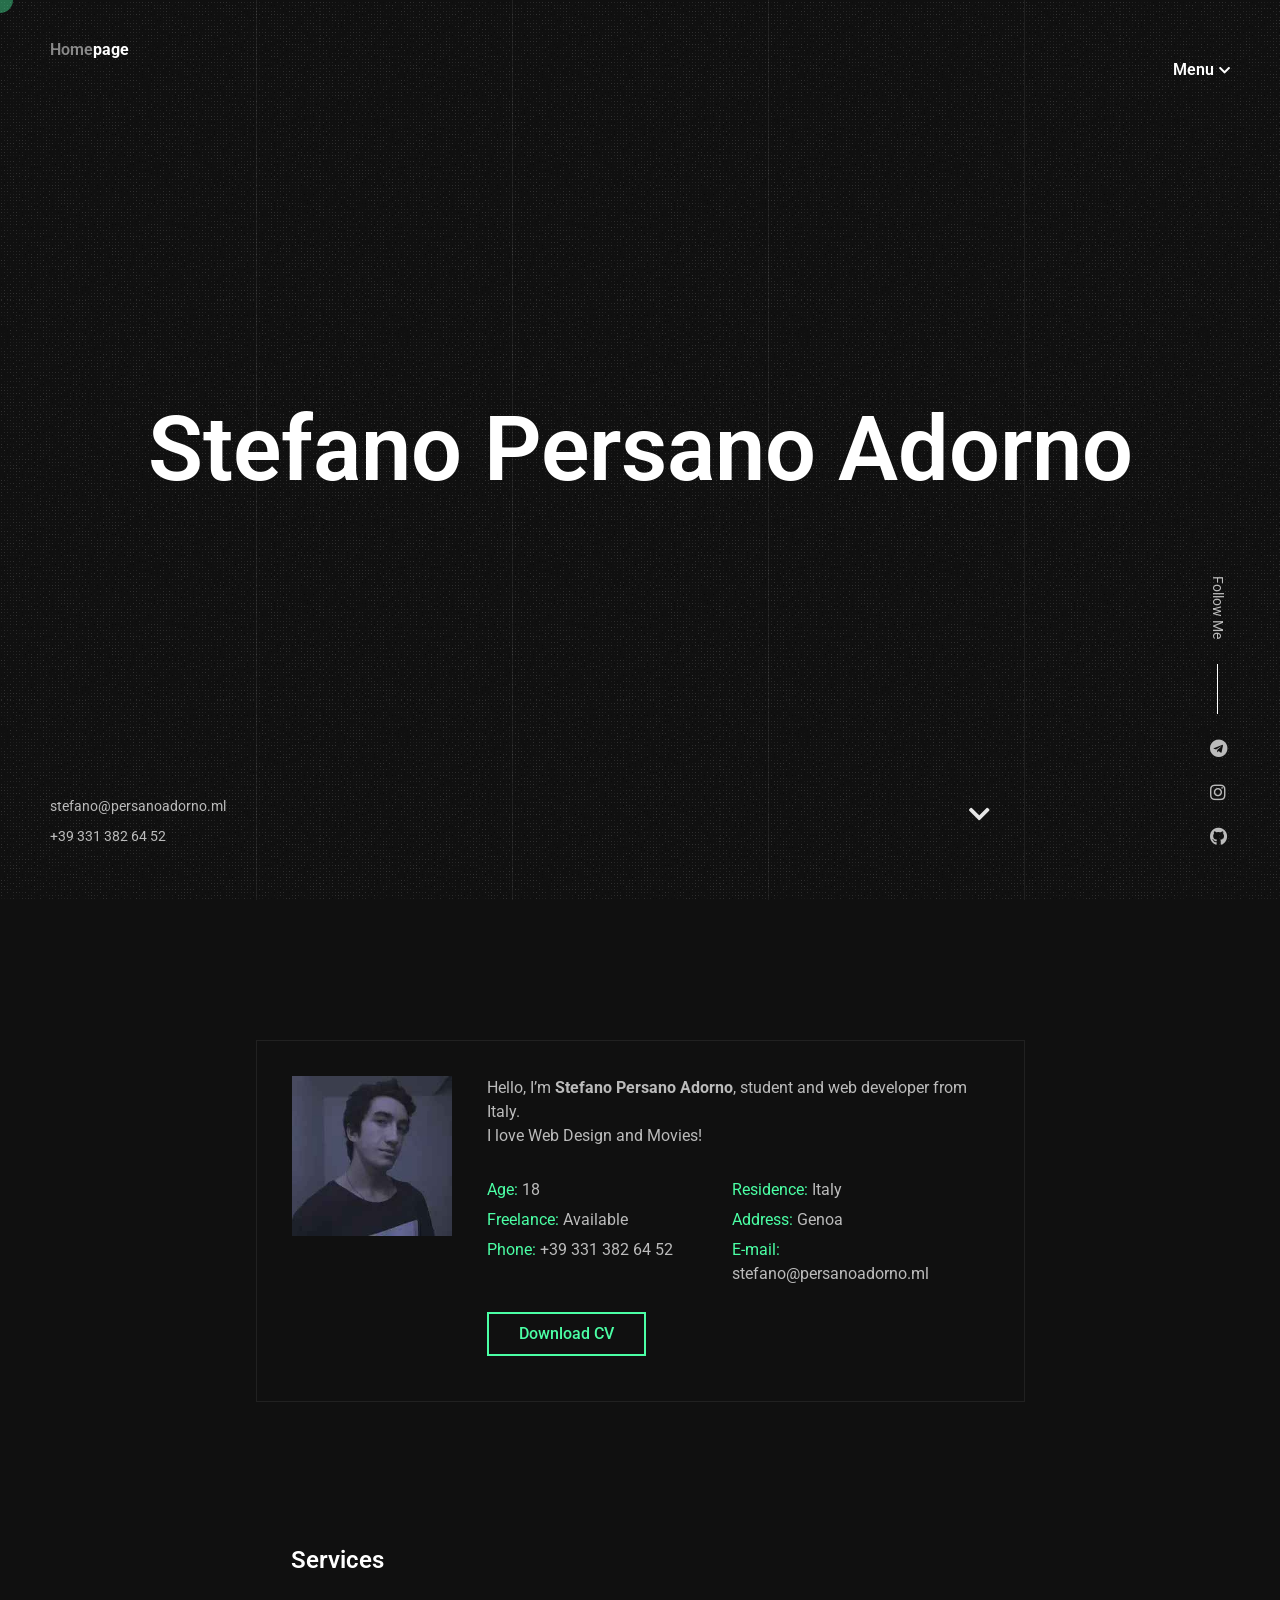
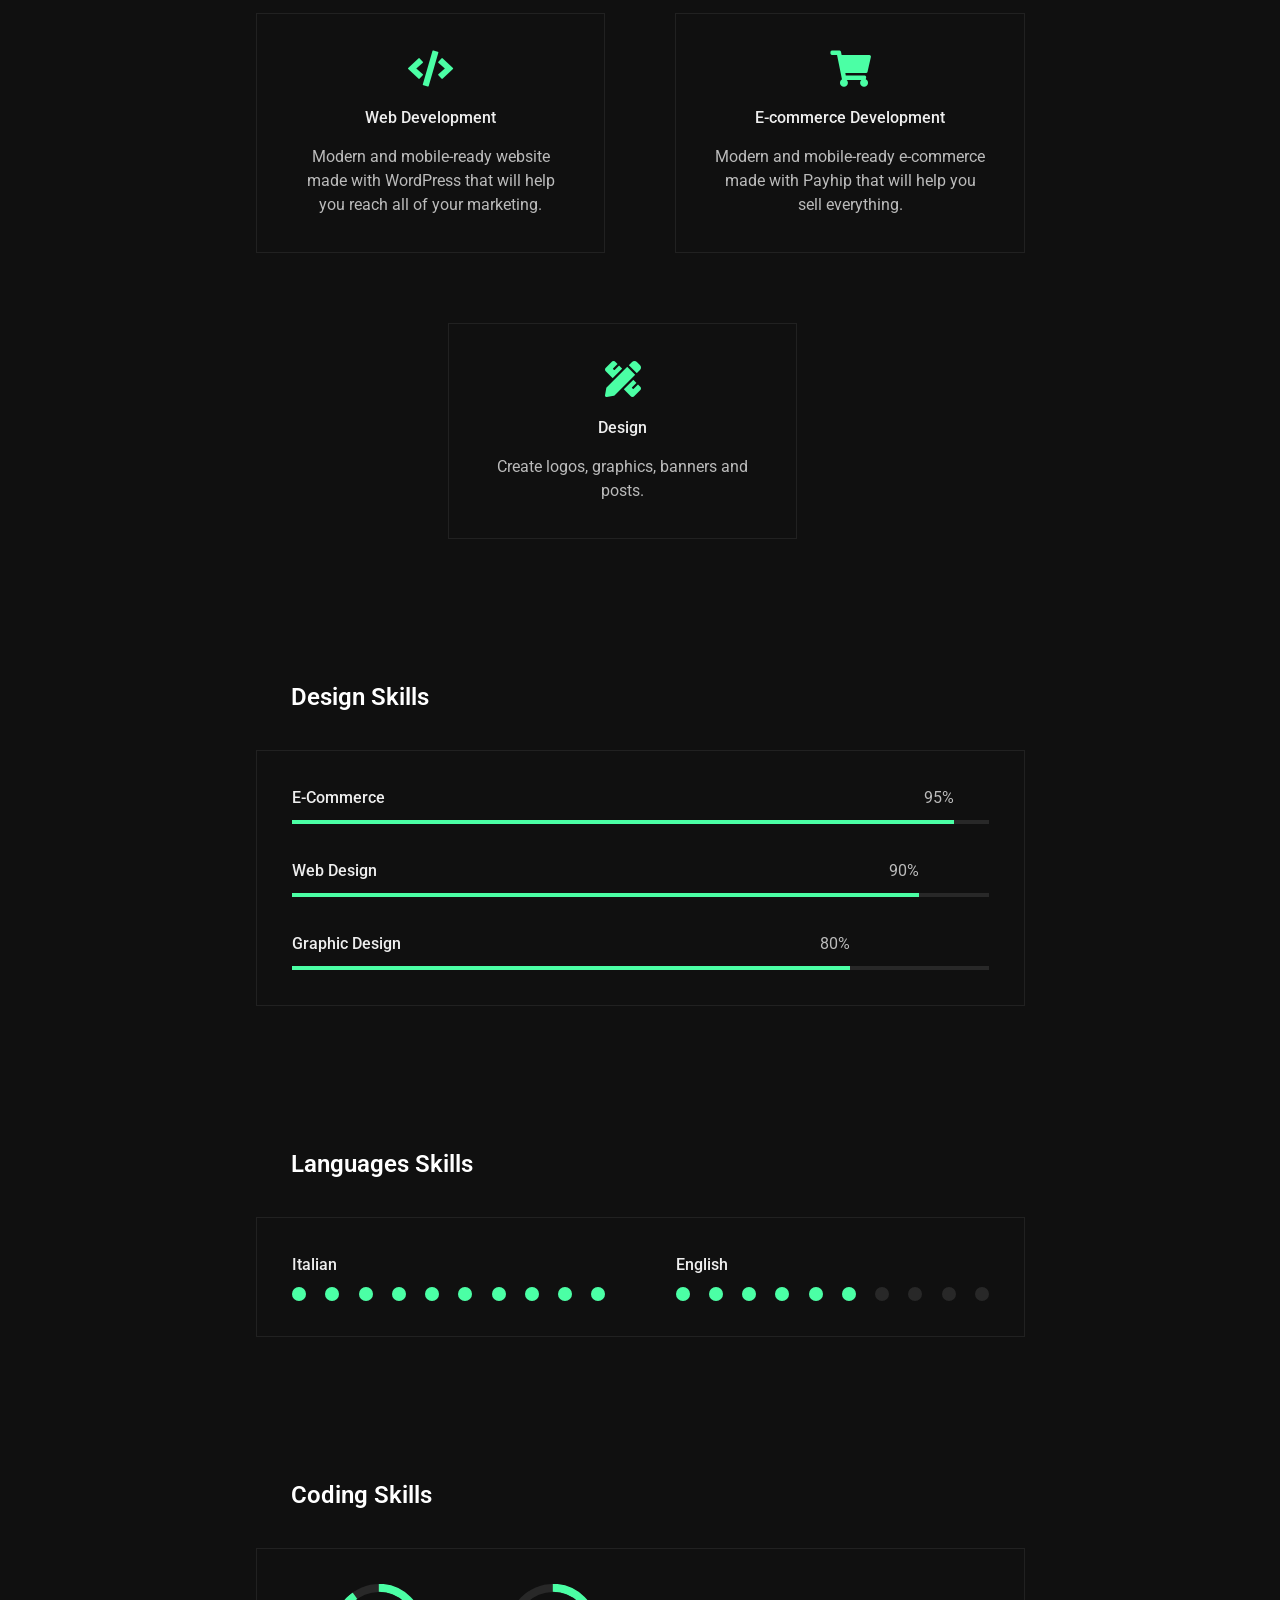
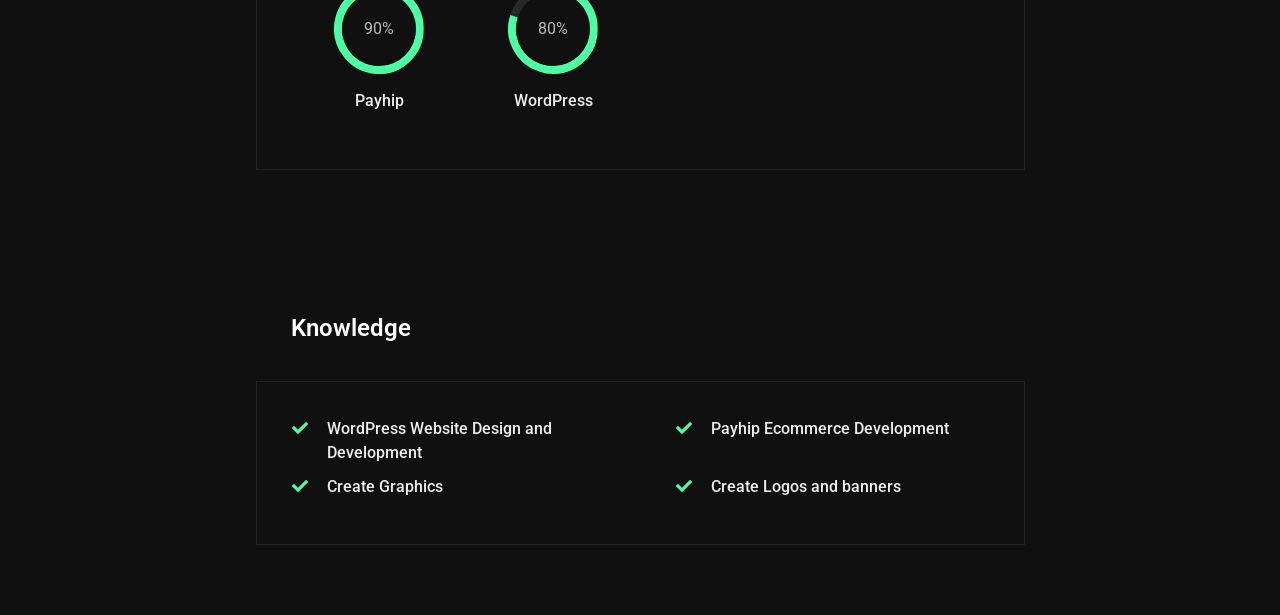
==== commit a9aee808: "Update index.html" ====
--- a/index.html
+++ b/index.html
@@ -148,7 +148,7 @@
 							</ul>
 						</div>
 						<div class="bts">
-							<a href="#" class="btn hover-animated">
+							<a href="https://1drv.ms/b/s!Akc3EbnbTywnaab_0hg4H2RAdwI?e=pOO8VD" class="btn hover-animated">
 								<span class="circle"></span>
 								<span class="lnk">Download CV</span>
 							</a>
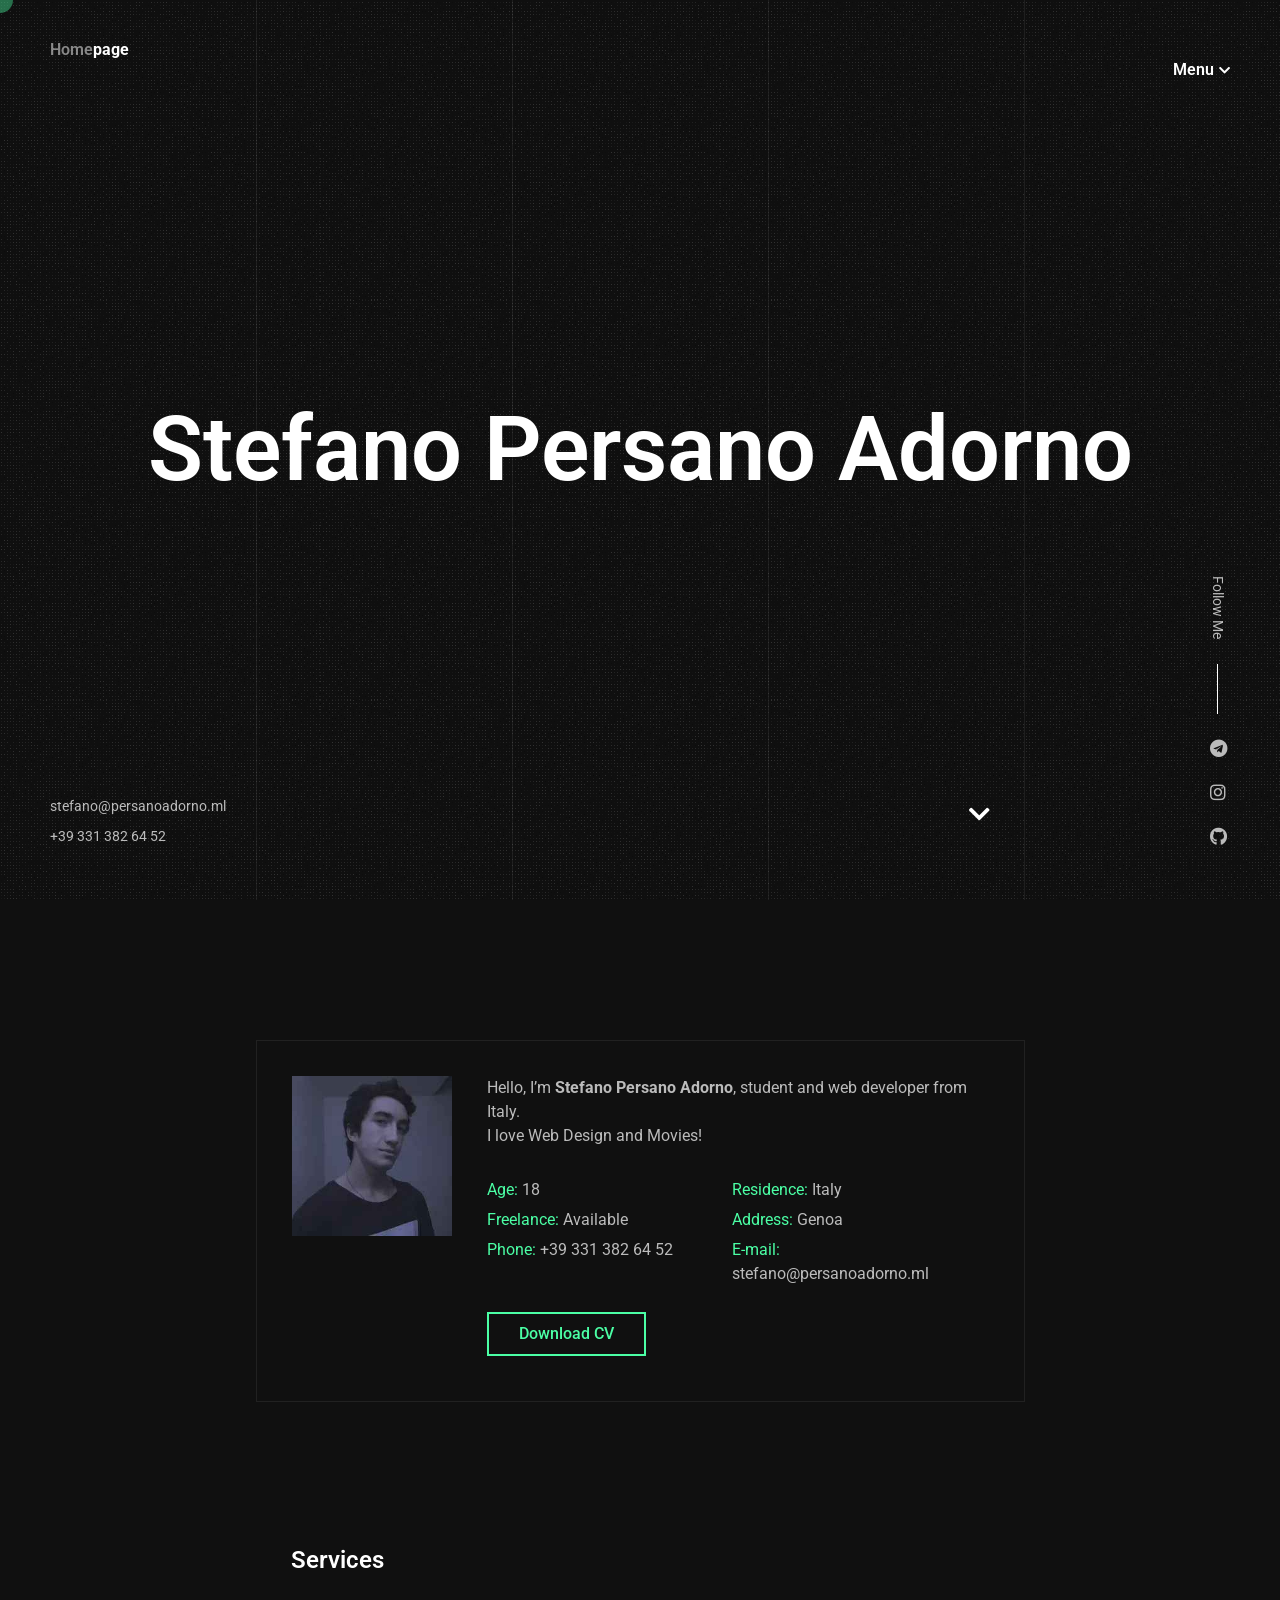
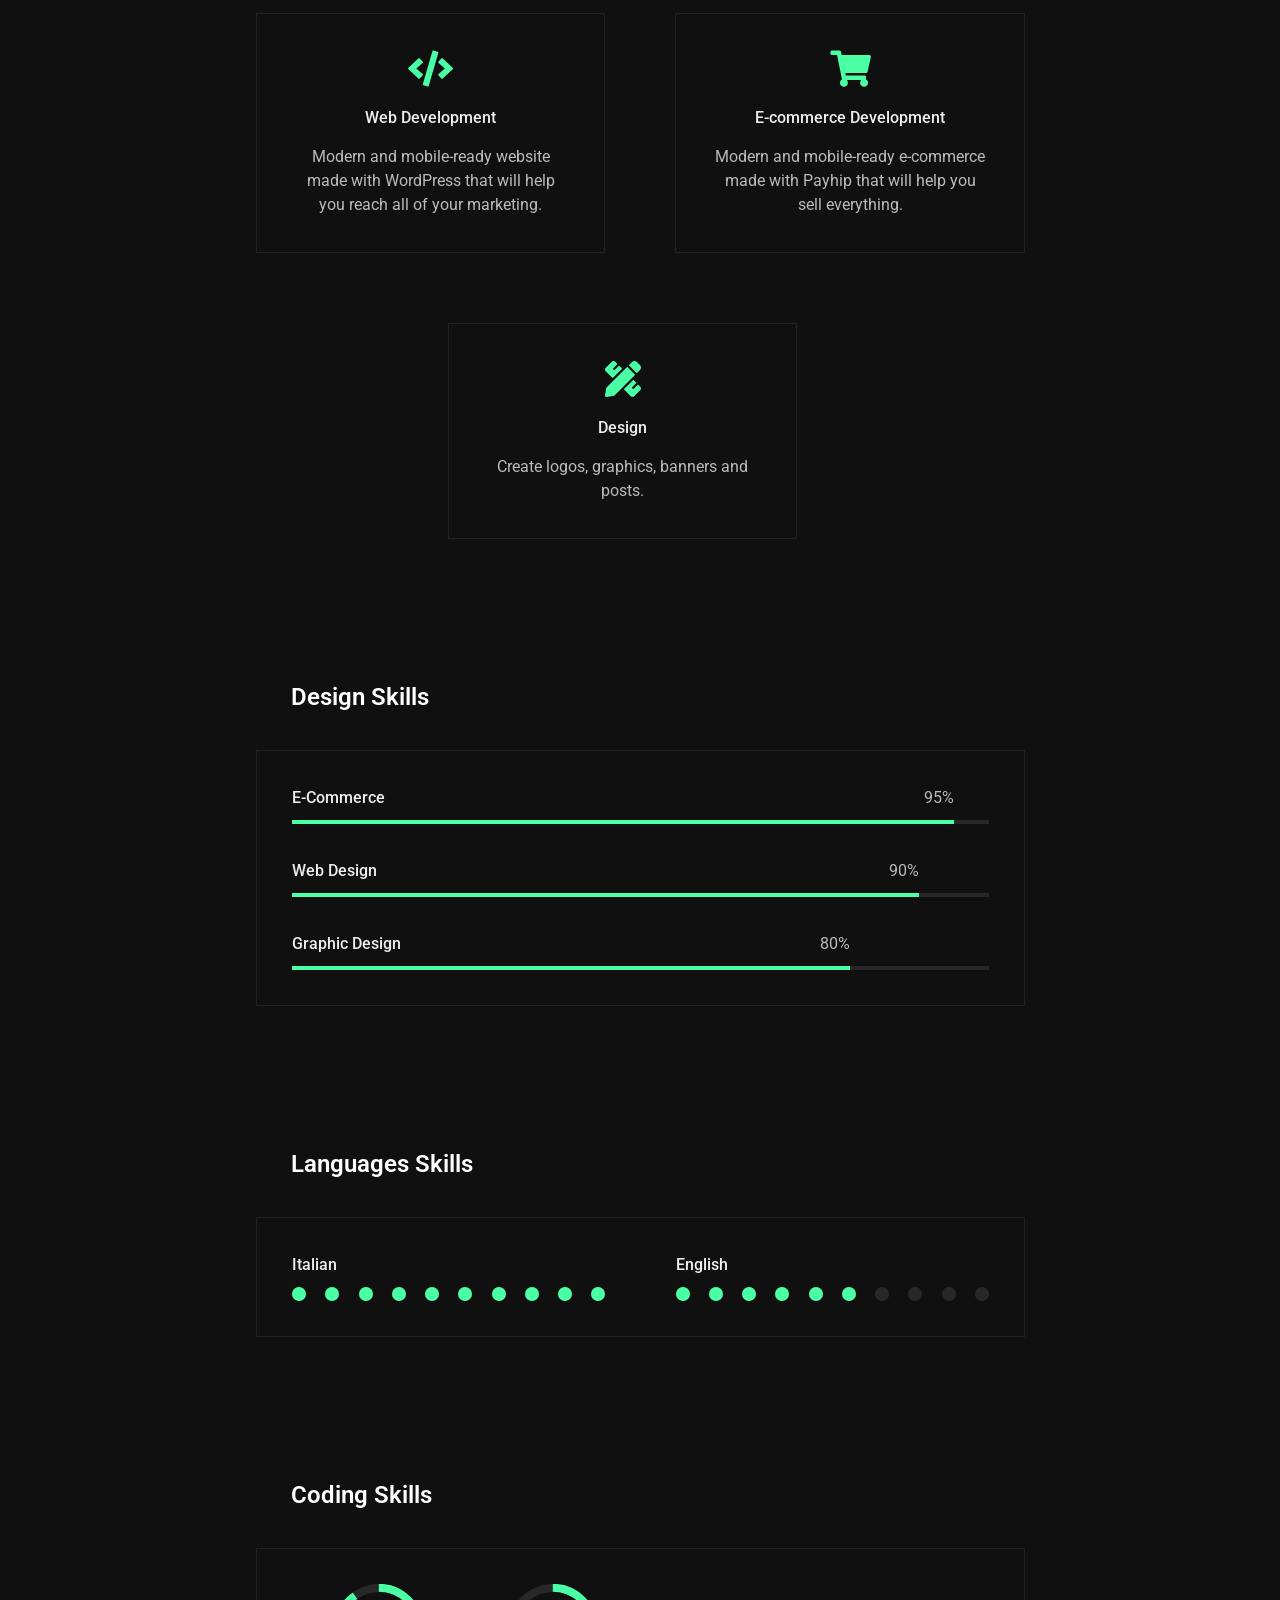
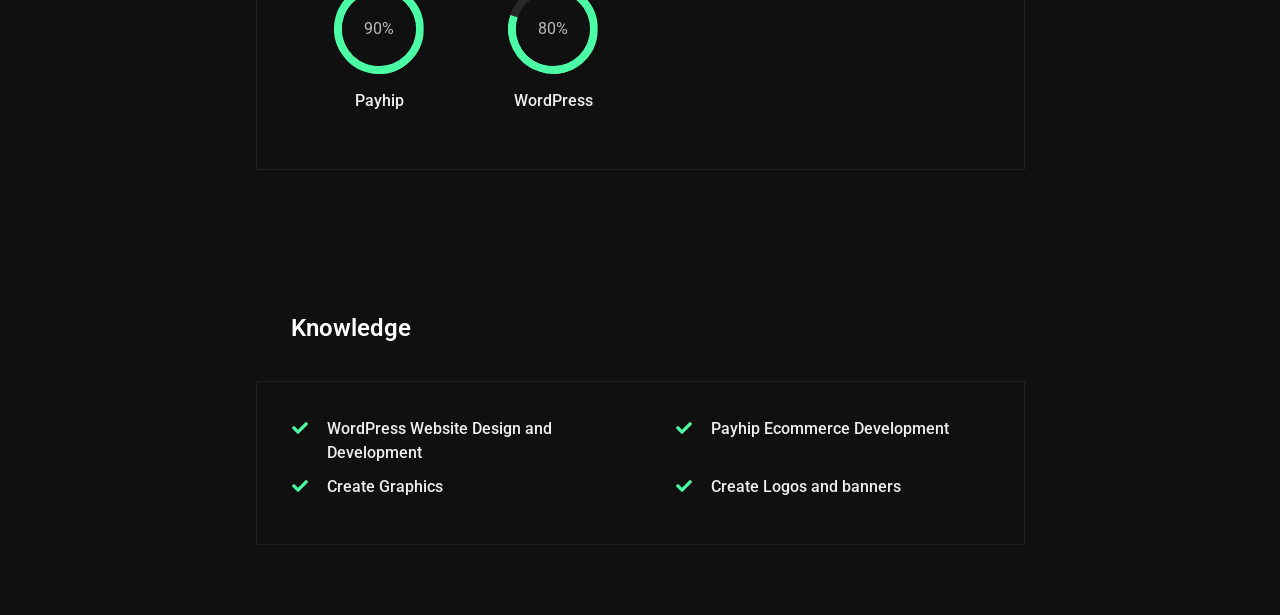
==== commit 89a8bc96: "Update index.html" ====
--- a/index.html
+++ b/index.html
@@ -100,7 +100,7 @@
 			<div class="section started section-title" id="section-started">
 
 				<!-- background -->
-				<div id="started-video-bg" class="video-bg media-bg jarallax-video video-mobile-bg" data-jarallax-video="https://youtu.be/4-IT6zIRZwg" data-mobile-preview="images/resume_bg.jpg" data-volume="100">
+				<div id="started-video-bg" class="video-bg media-bg jarallax-video video-mobile-bg" data-jarallax-video="https://raw.githubusercontent.com/persanoadorno/persanoadorno.github.io/main/resume_bg.jpg" data-mobile-preview="images/resume_bg.jpg" data-volume="100">
 					<div class="video-bg-mask"></div>
 					<div class="video-bg-texture" id="grained_container"></div>
 				</div>
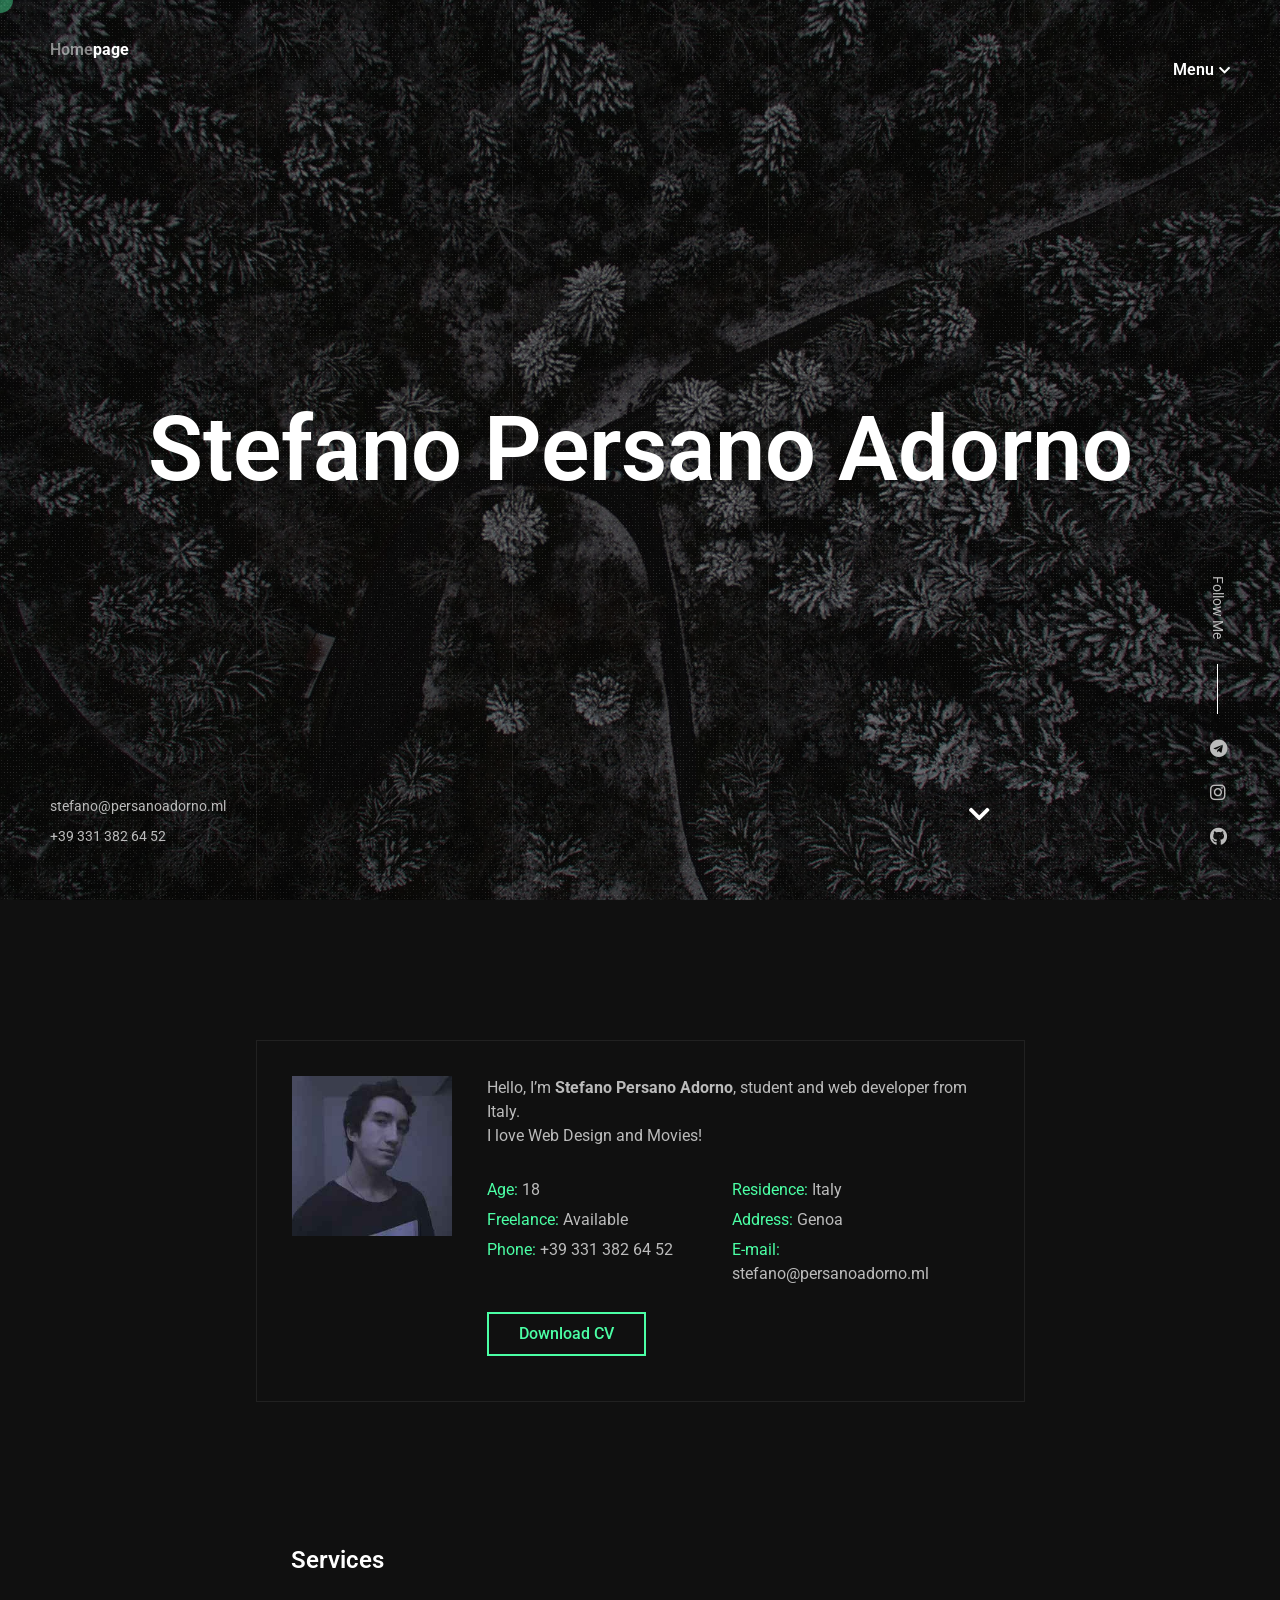
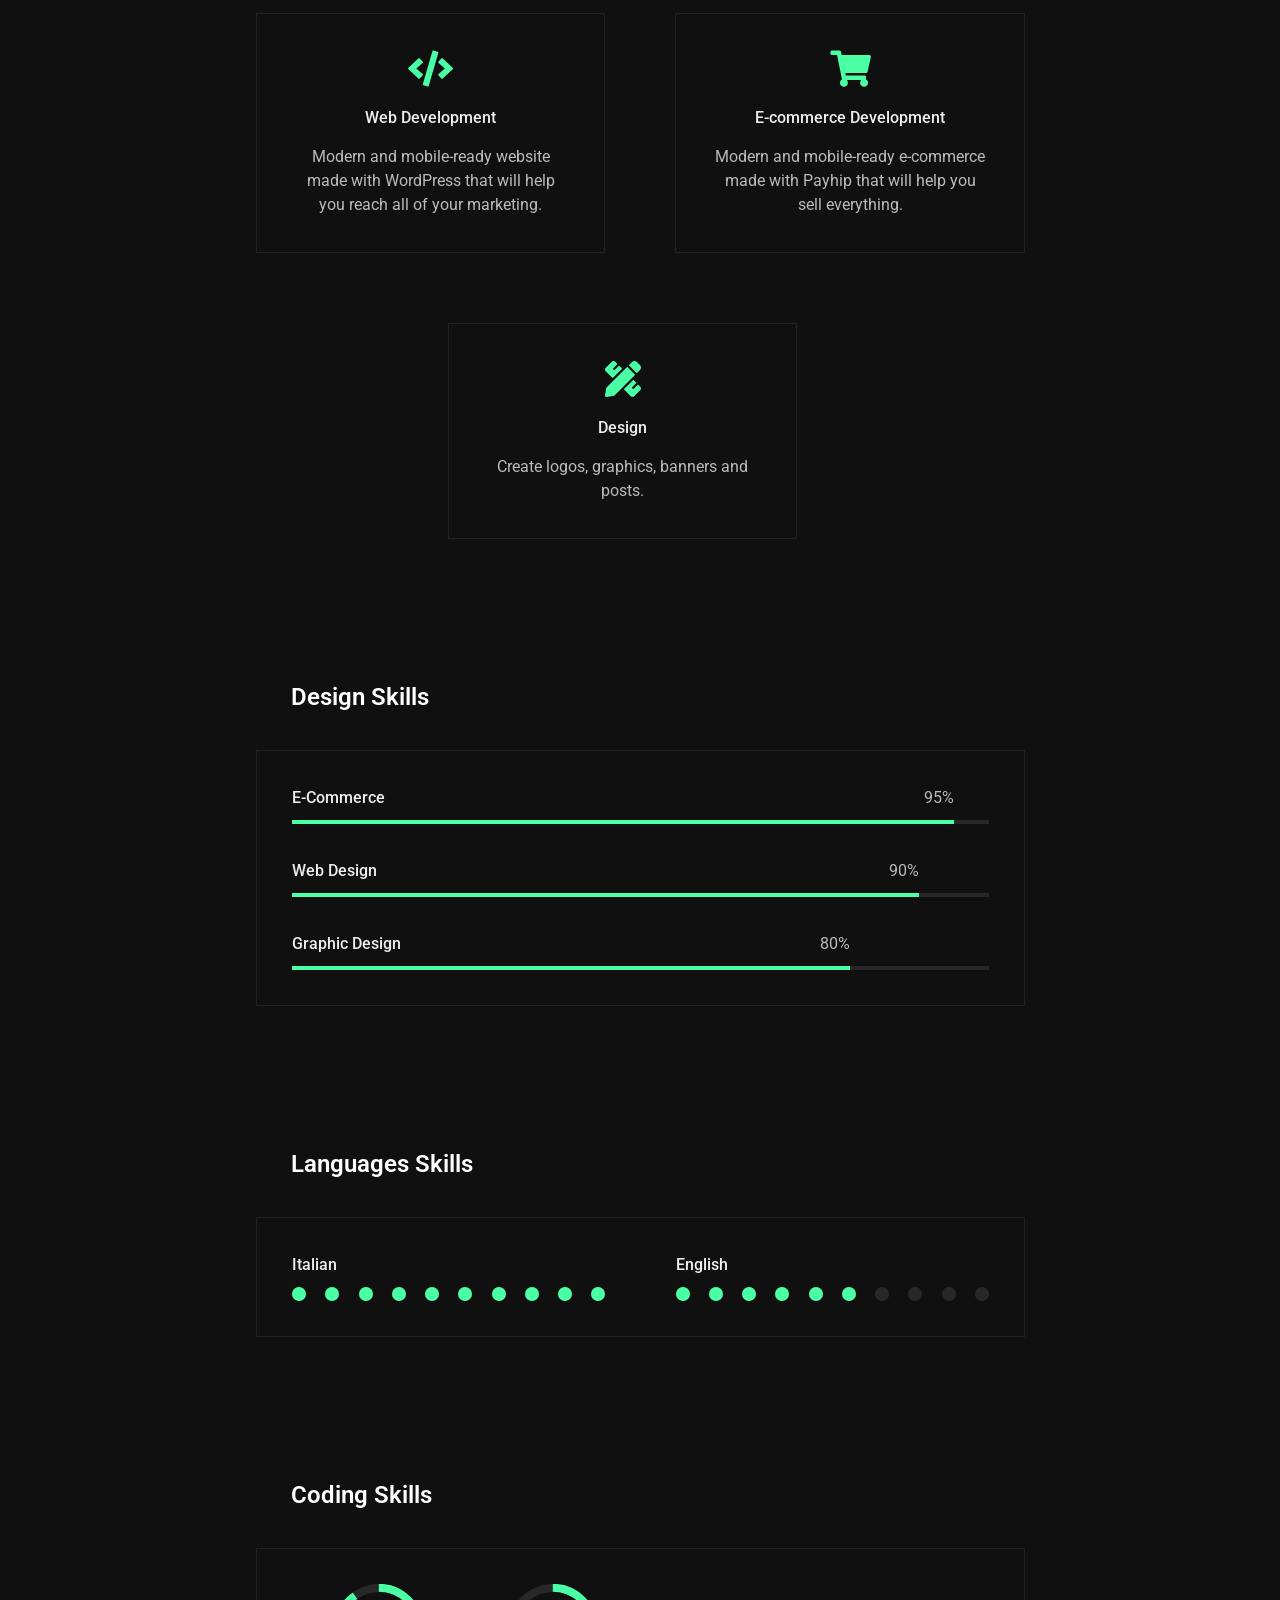
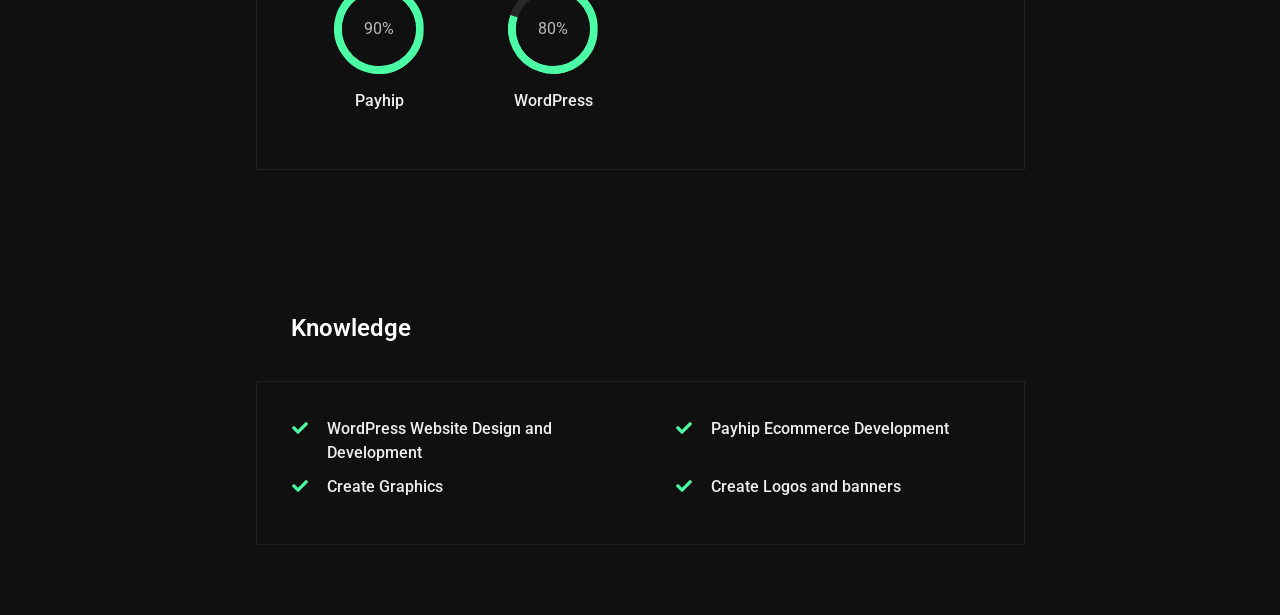
==== commit 040c1515: "Update index.html" ====
--- a/index.html
+++ b/index.html
@@ -100,7 +100,7 @@
 			<div class="section started section-title" id="section-started">
 
 				<!-- background -->
-				<div id="started-video-bg" class="video-bg media-bg jarallax-video video-mobile-bg" data-jarallax-video="https://raw.githubusercontent.com/persanoadorno/persanoadorno.github.io/main/resume_bg.jpg" data-mobile-preview="images/resume_bg.jpg" data-volume="100">
+				<div class="video-bg" style="background-image: url(images/resume_bg.jpg);">
 					<div class="video-bg-mask"></div>
 					<div class="video-bg-texture" id="grained_container"></div>
 				</div>
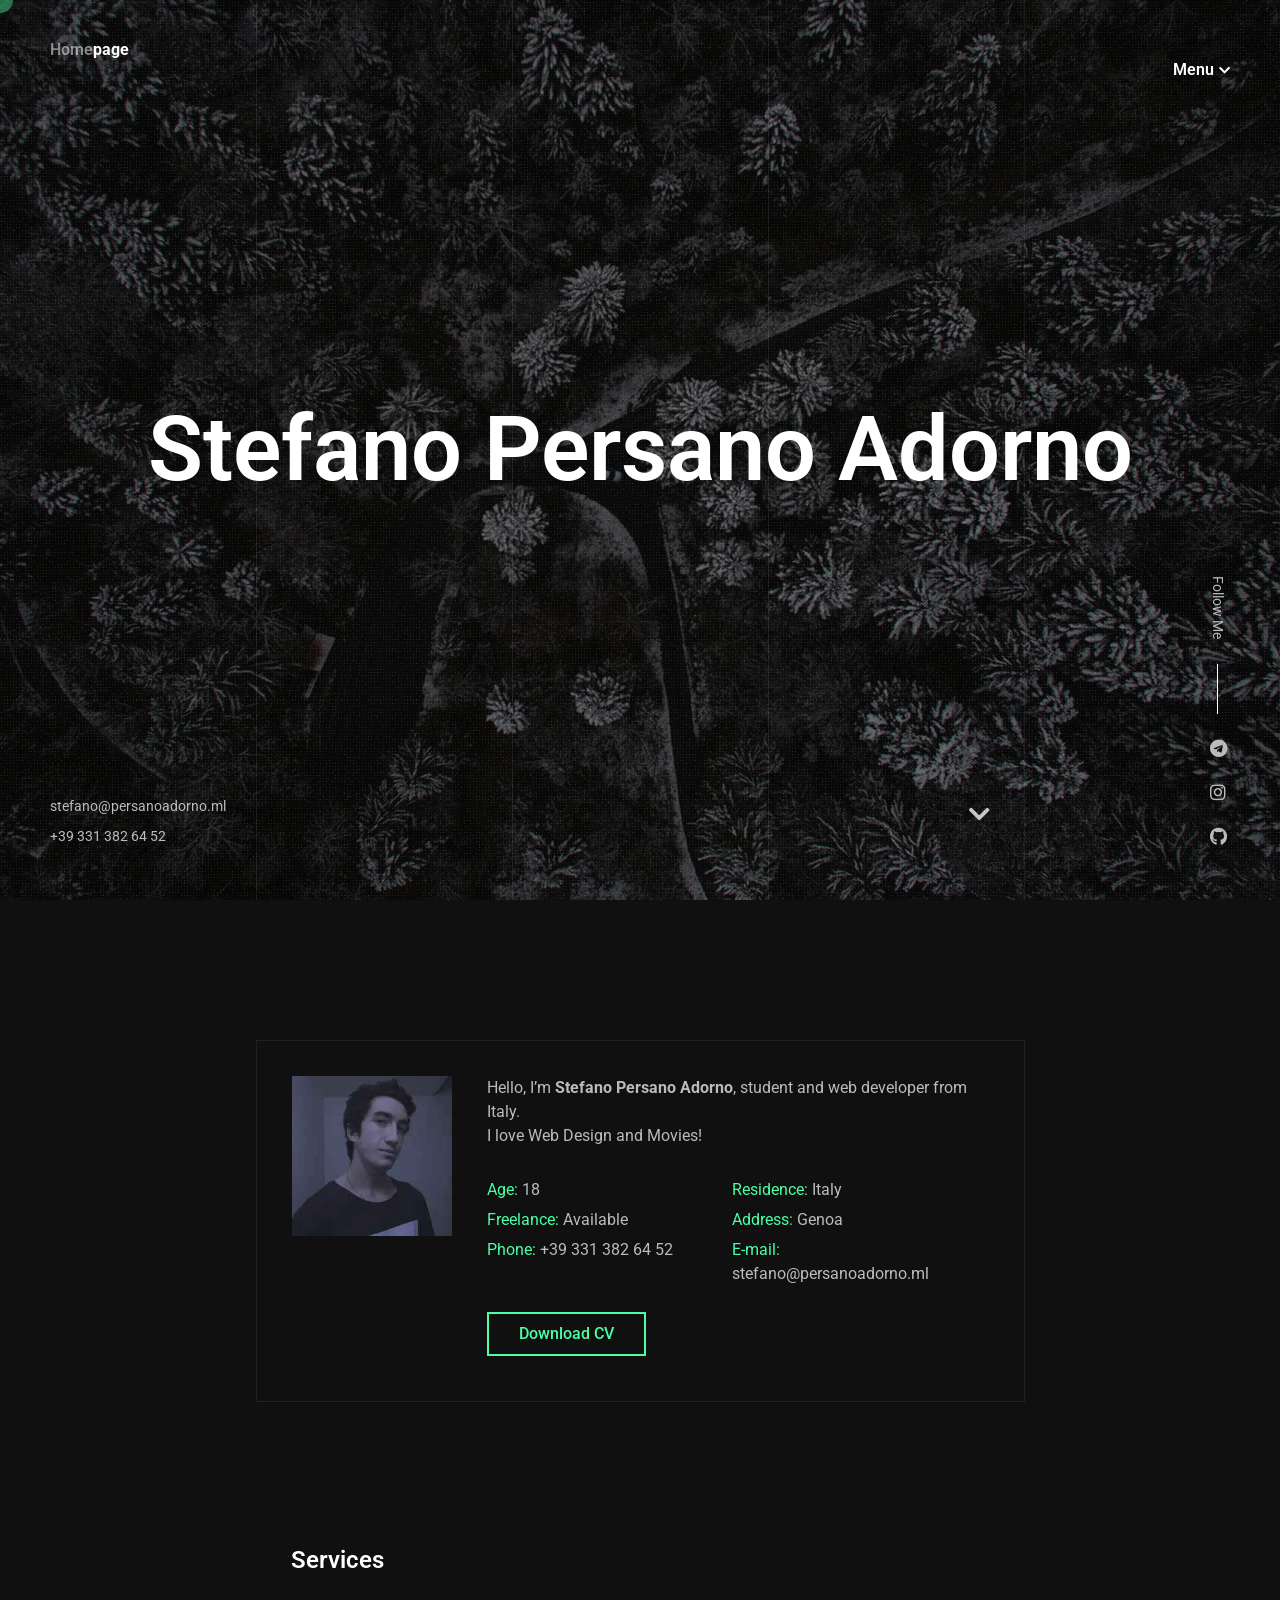
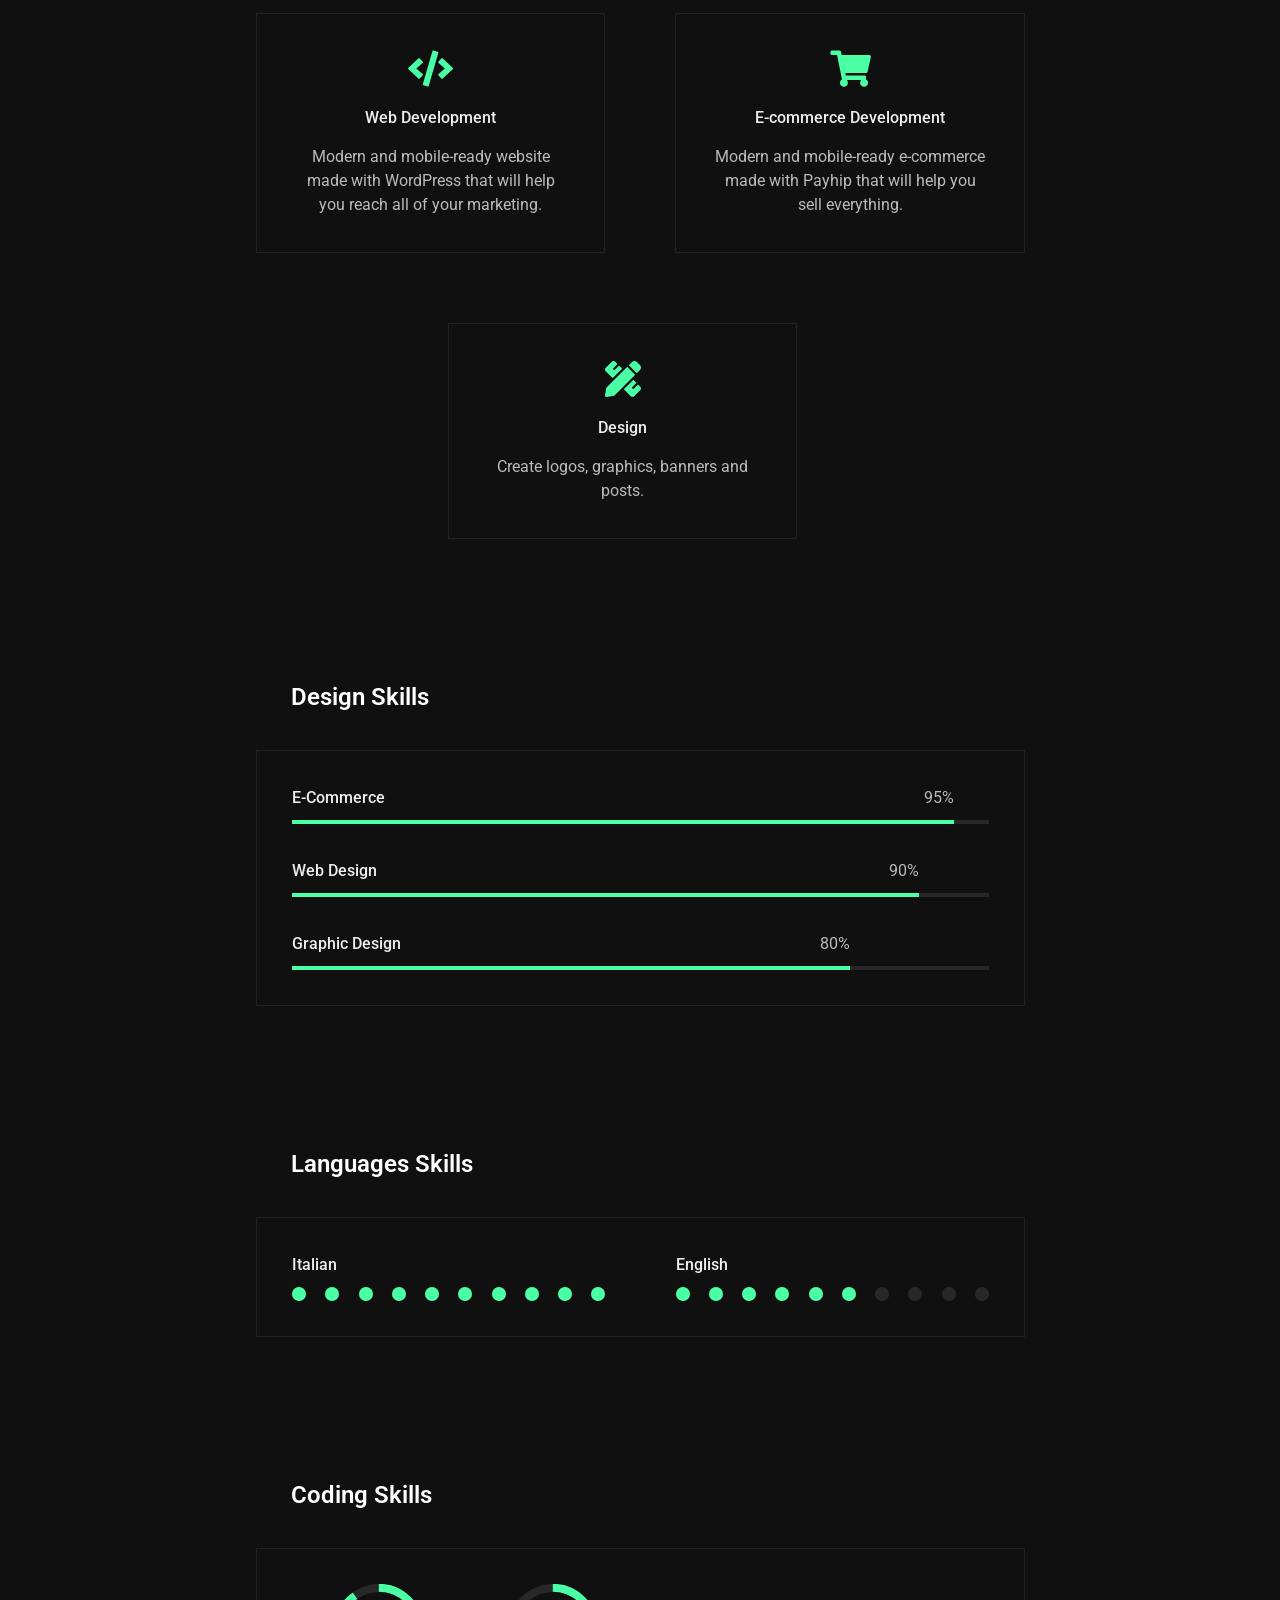
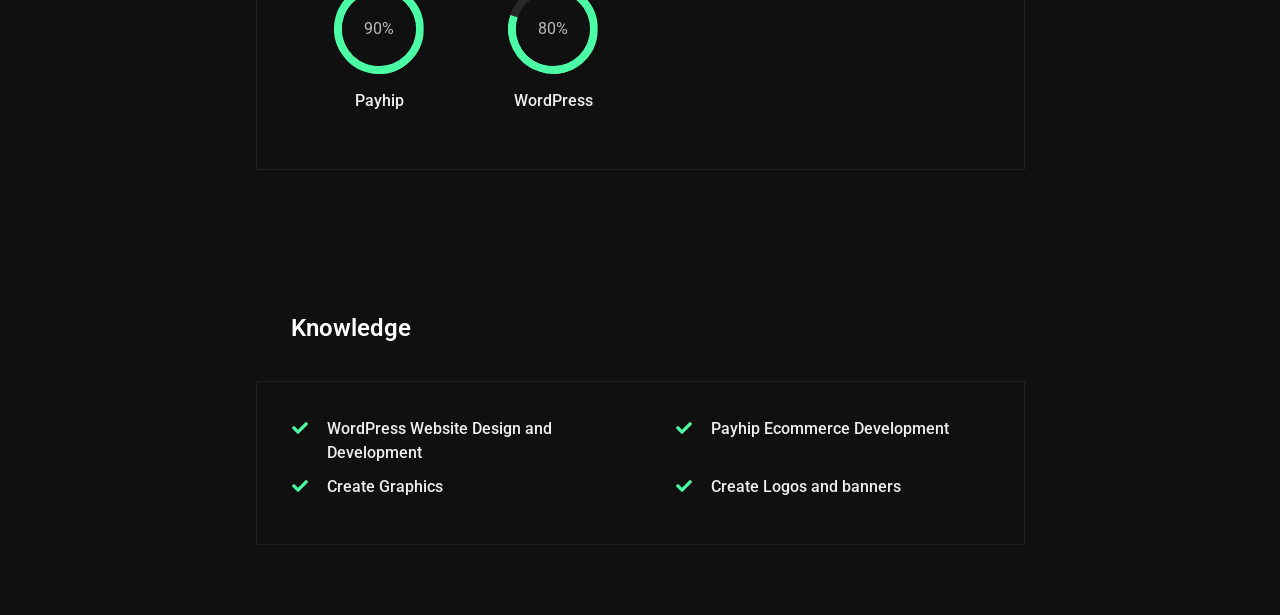
==== commit a02a02dc: "Update index.html" ====
--- a/index.html
+++ b/index.html
@@ -2,7 +2,6 @@
 <!doctype html>
 <html lang="en-US">
 
-<!-- Mirrored from bslthemes.com/html/cvio/resume_image.html by HTTrack Website Copier/3.x [XR&CO'2014], Thu, 08 Dec 2022 13:38:45 GMT -->
 <head>
 
 	<!-- Meta -->
@@ -13,7 +12,7 @@
 	<meta name="author" content="beshleyua" />
 
 	<!-- Title -->
-	<title>Cvio - Resume/CV Template</title>
+	<title>Stefano Persano Adorno - Website</title>
 
 	<!-- Fonts -->
 	<link href="https://fonts.googleapis.com/css?family=Roboto:100,100i,300,300i,400,400i,500,500i,700,700i,900,900i&amp;display=swap&amp;subset=cyrillic" rel="stylesheet">
@@ -28,7 +27,7 @@
 	<script src="http://html5shim.googlecode.com/svn/trunk/html5.js"></script>
 	<![endif]-->
 
-	<link rel="shortcut icon" href="images/favicons/favicon.ico">
+	<link rel="shortcut icon" href="images/favicons/icon.ico">
 
 	<!-- Global site tag (gtag.js) - Google Analytics -->
 	<script async src="https://www.googletagmanager.com/gtag/js?id=UA-125314689-11"></script>
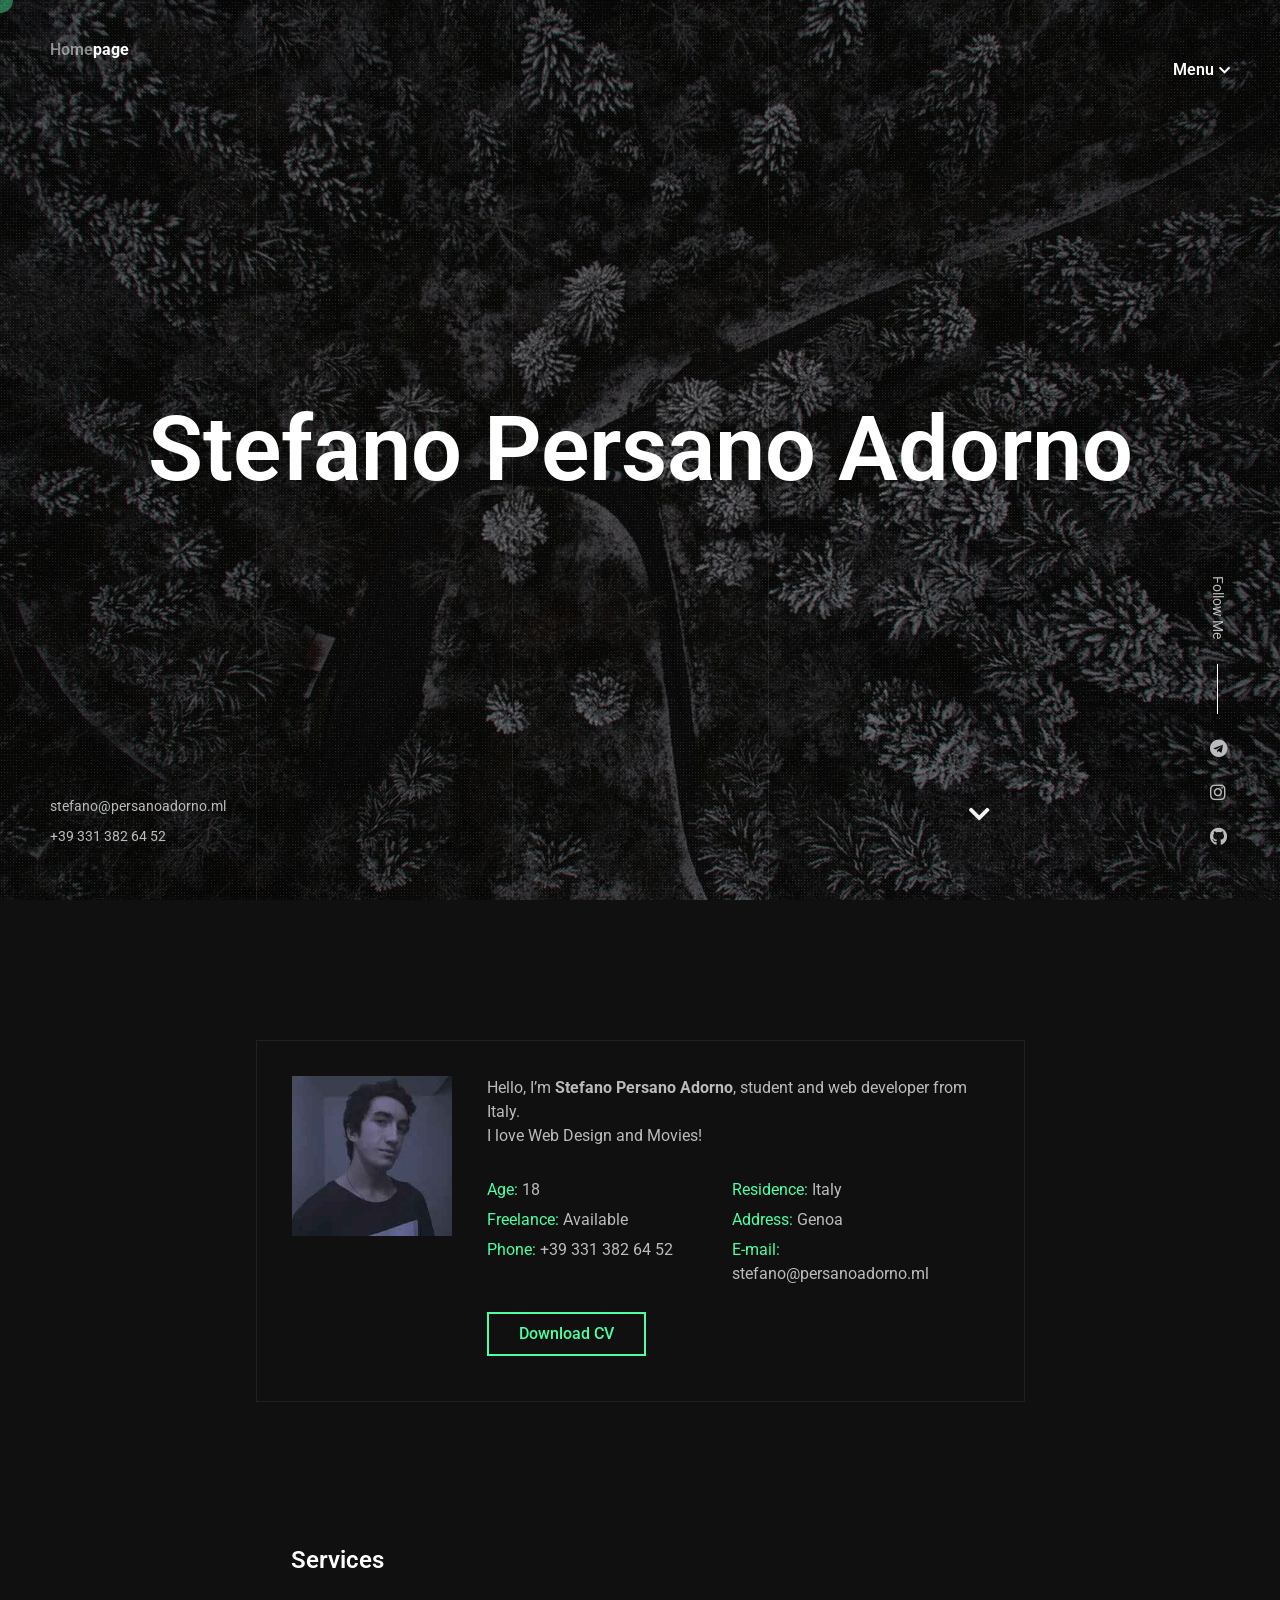
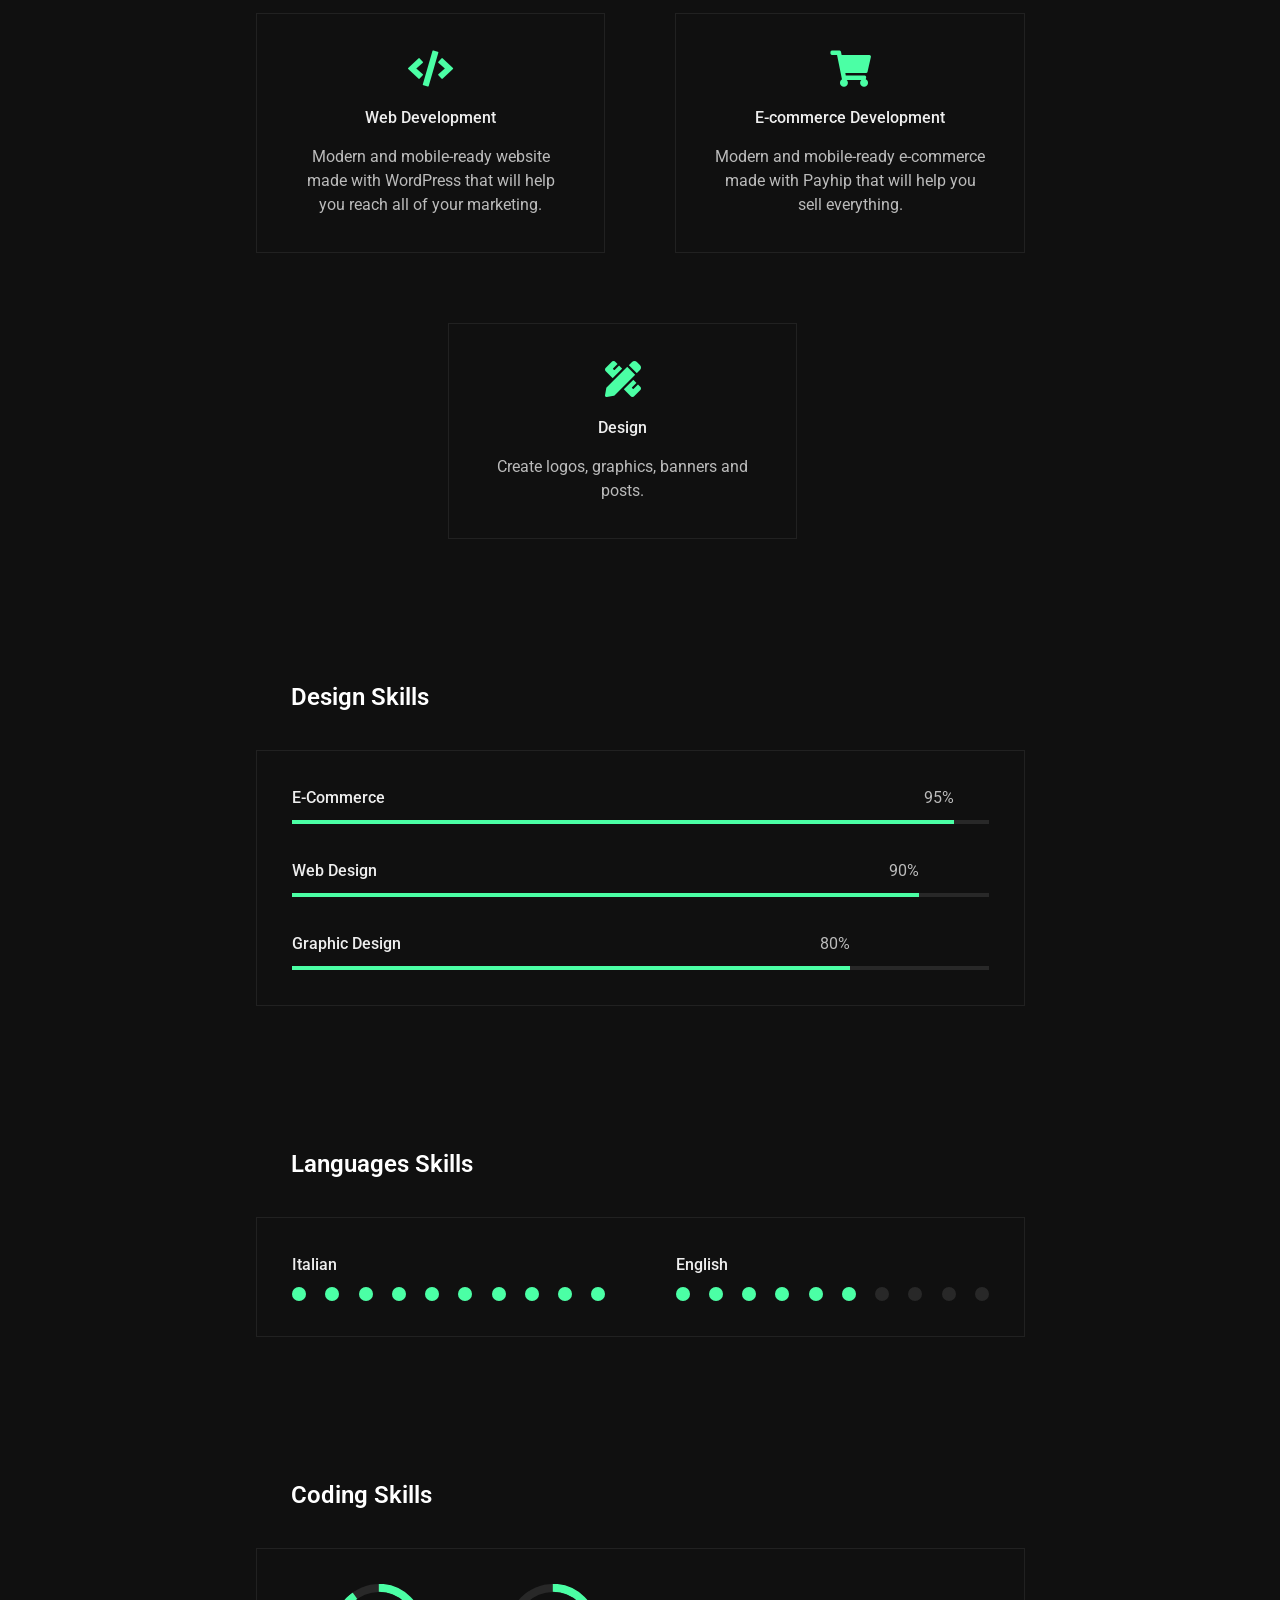
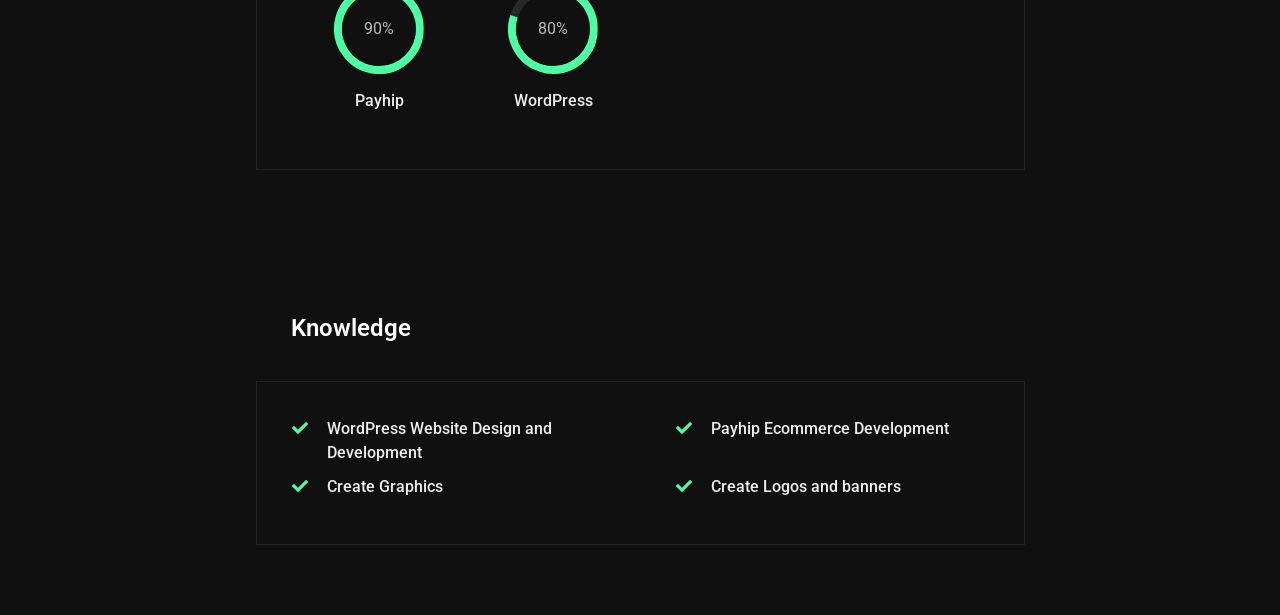
==== commit b9a4e1a8: "Update index.html" ====
--- a/index.html
+++ b/index.html
@@ -27,7 +27,7 @@
 	<script src="http://html5shim.googlecode.com/svn/trunk/html5.js"></script>
 	<![endif]-->
 
-	<link rel="shortcut icon" href="images/favicons/icon.ico">
+	<link rel="shortcut icon" href="images/favicons/icon.jpg">
 
 	<!-- Global site tag (gtag.js) - Google Analytics -->
 	<script async src="https://www.googletagmanager.com/gtag/js?id=UA-125314689-11"></script>
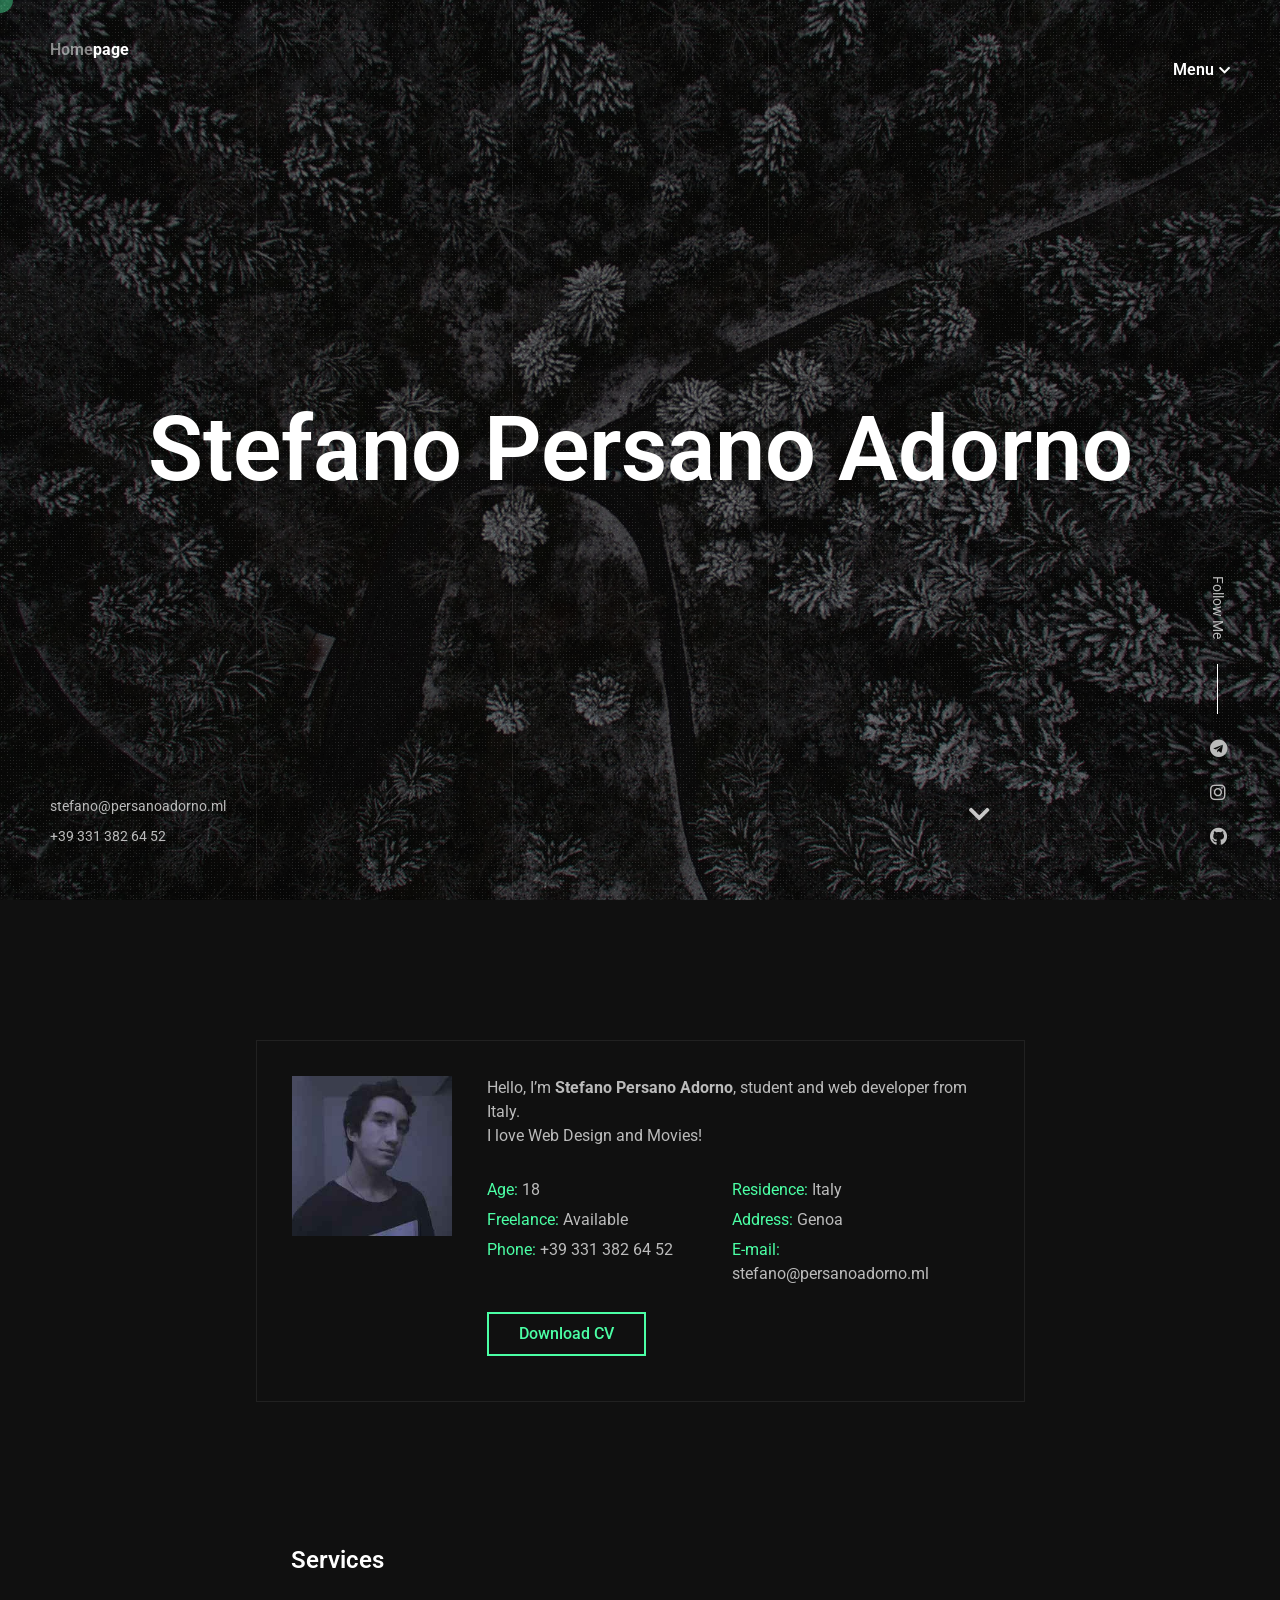
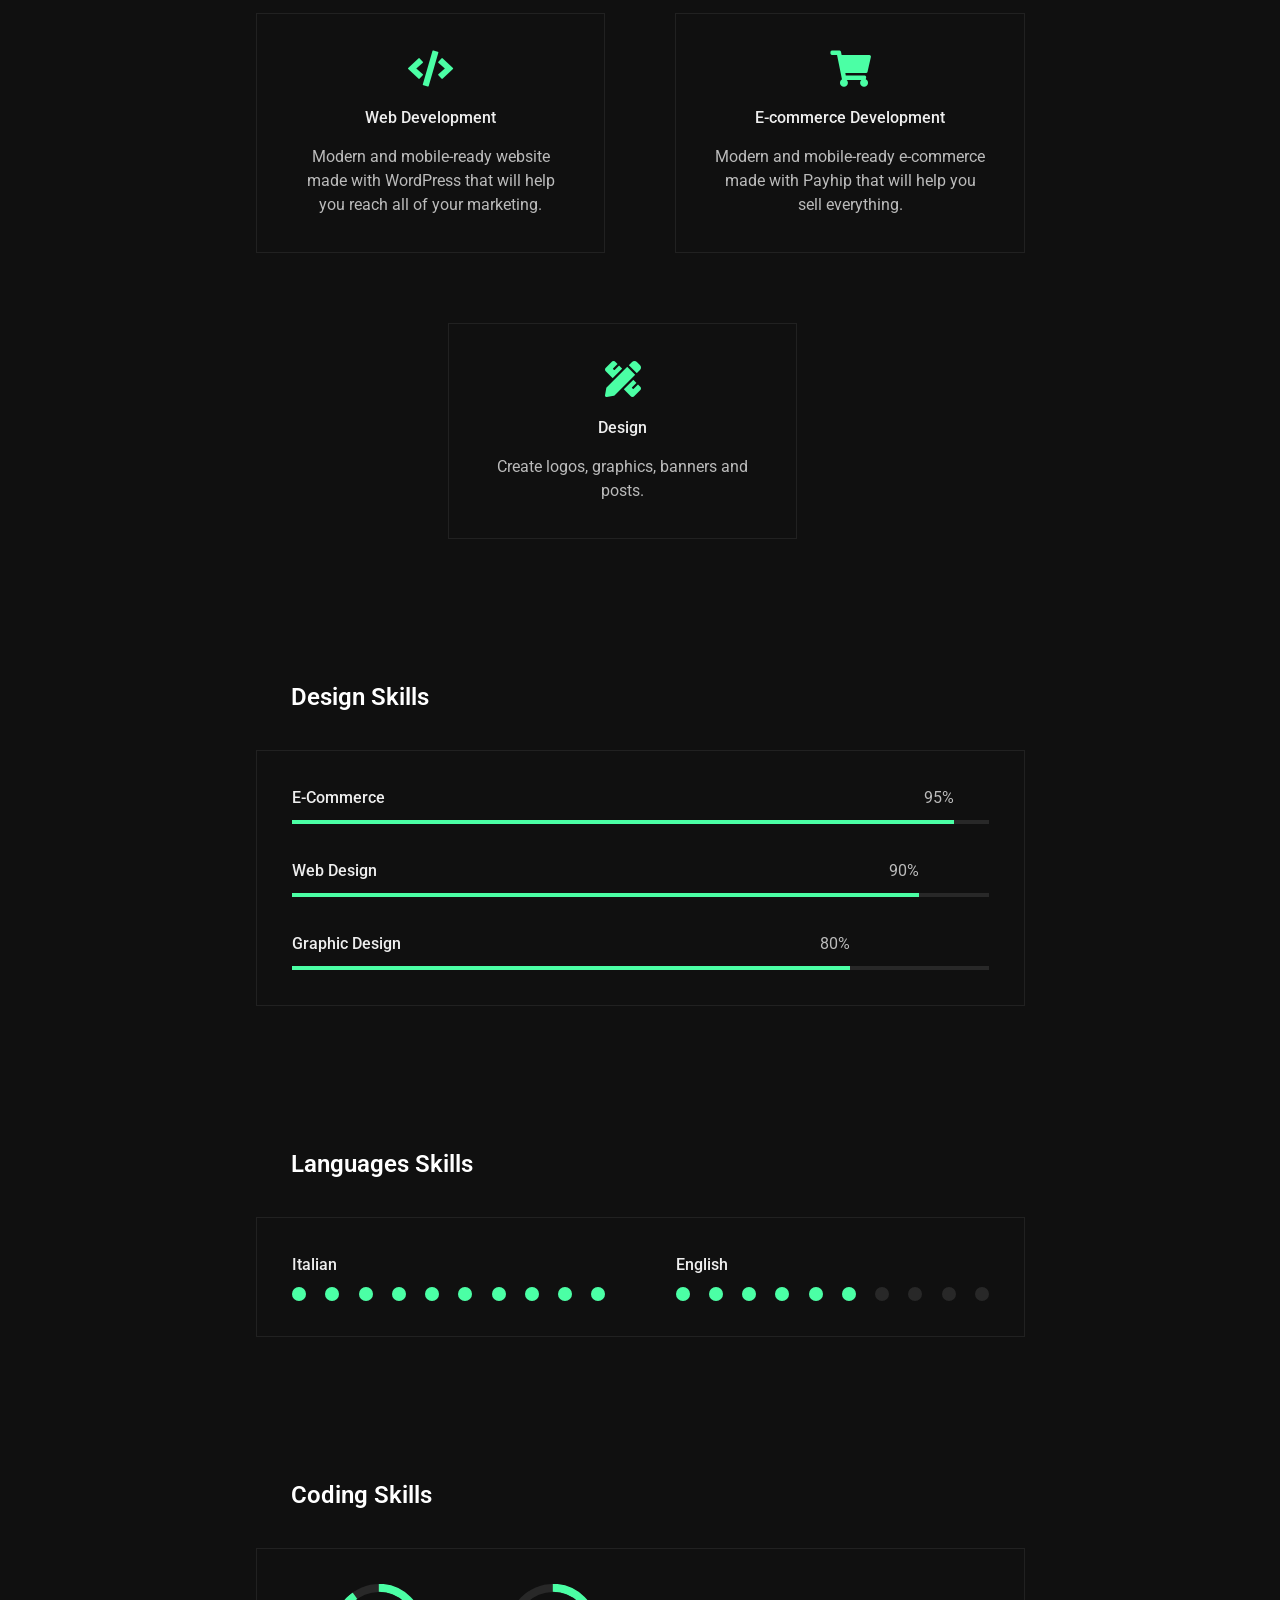
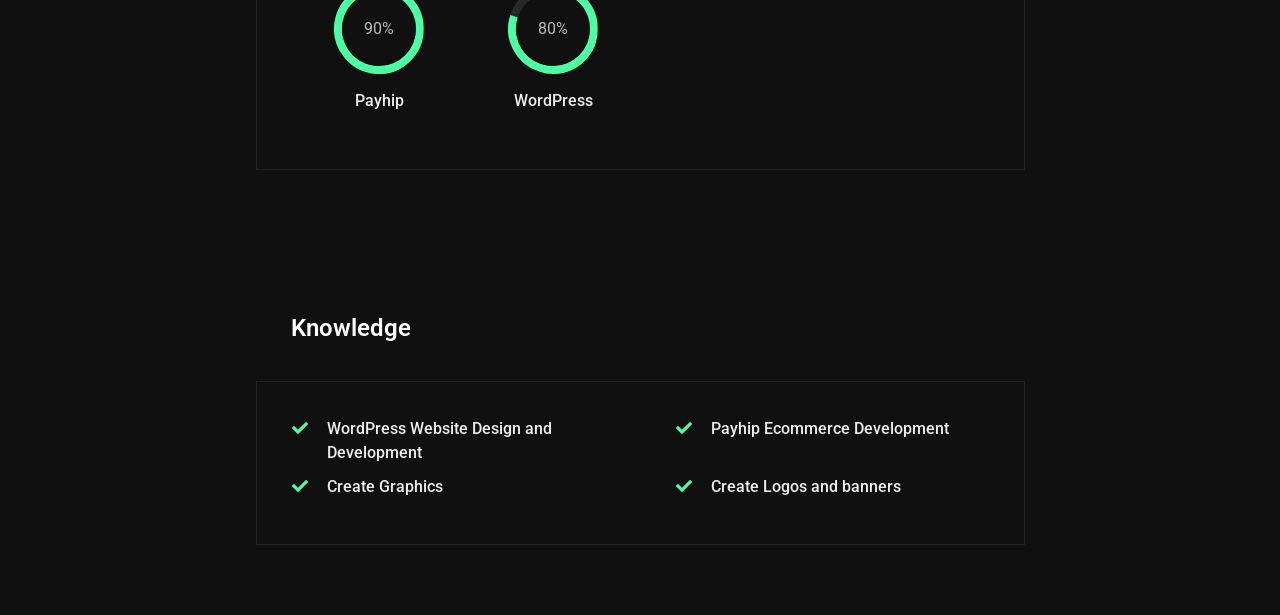
==== commit fc4efc66: "Update index.html" ====
--- a/index.html
+++ b/index.html
@@ -362,7 +362,7 @@
 					<a target="_blank" href="https://www.instagram.com/stepersy">
 						<span class="icon fab fa-instagram"></span>
 					</a>
-					<a target="_blank" href="https://github.com/persanoadorno">
+					<a target="_blank" href="https://github.com/stepersy">
 						<span class="icon fab fa-github"></span>
 					</a>
 				</div>
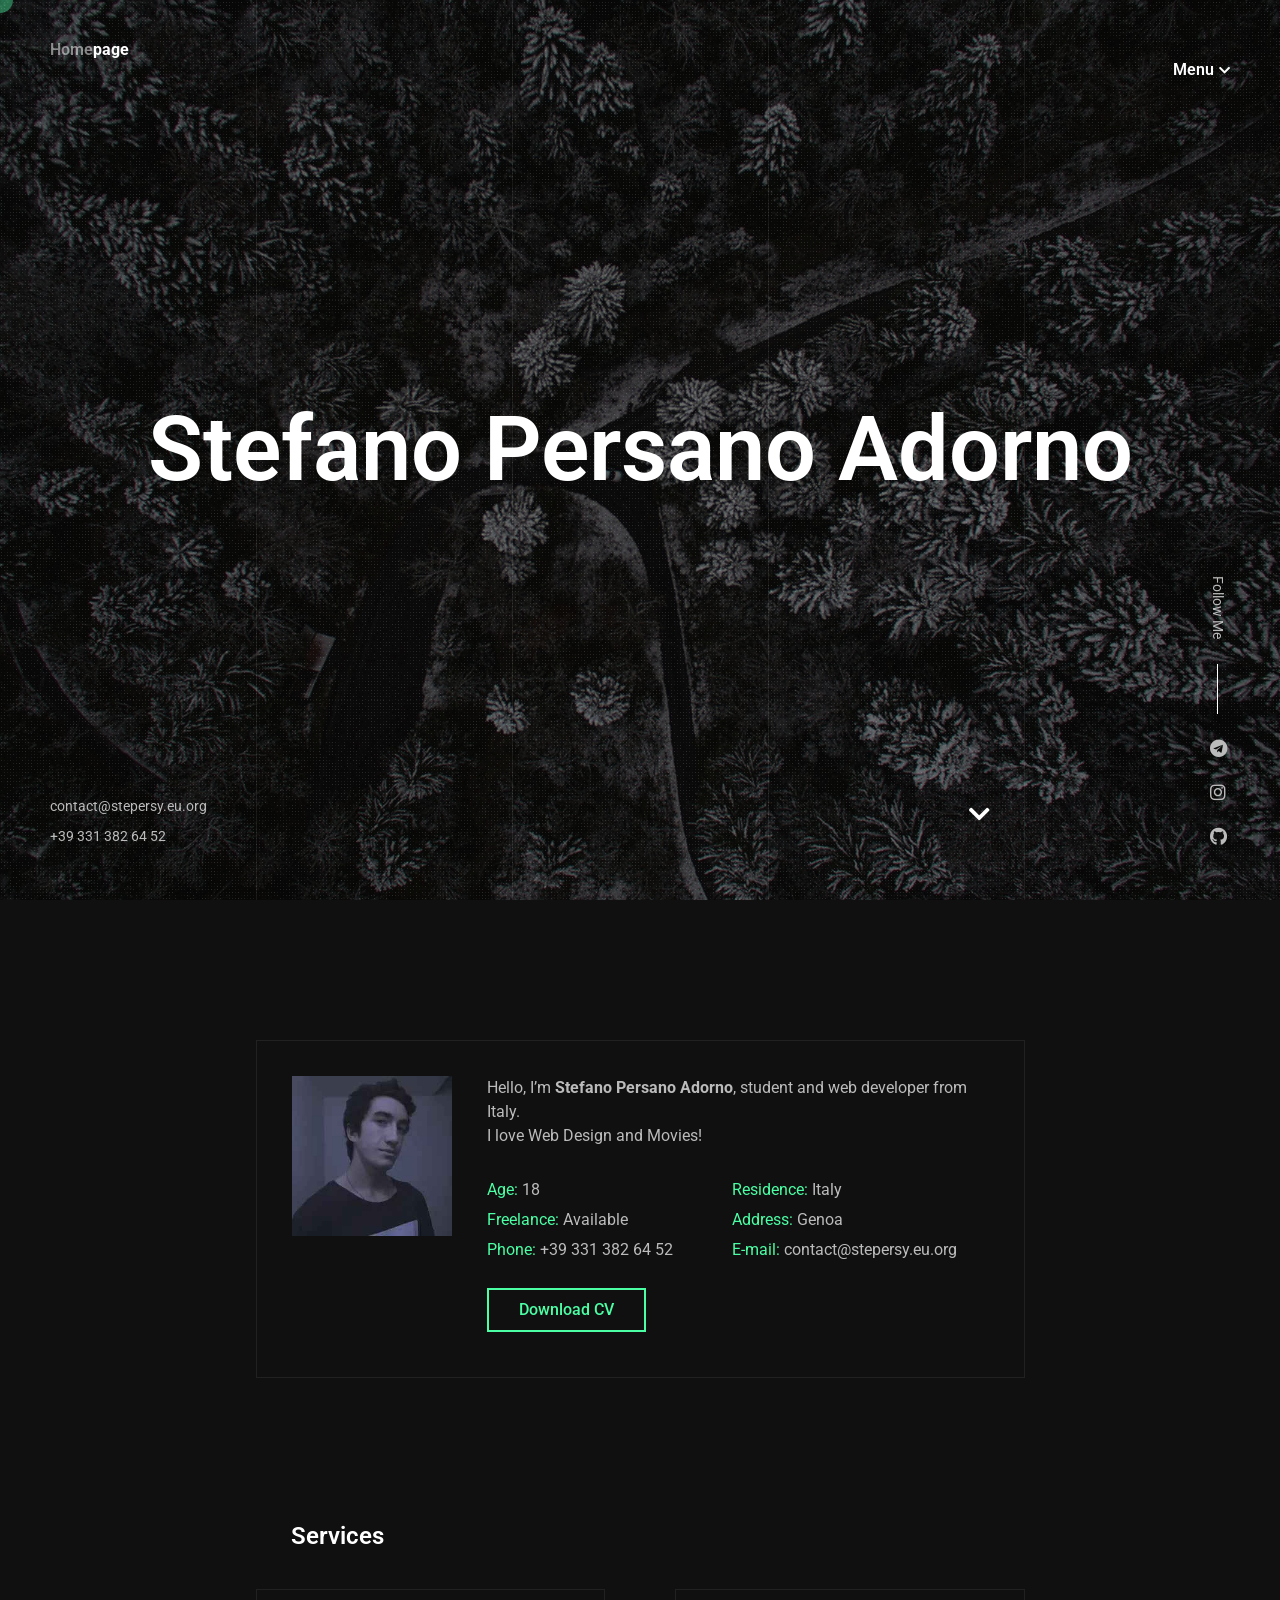
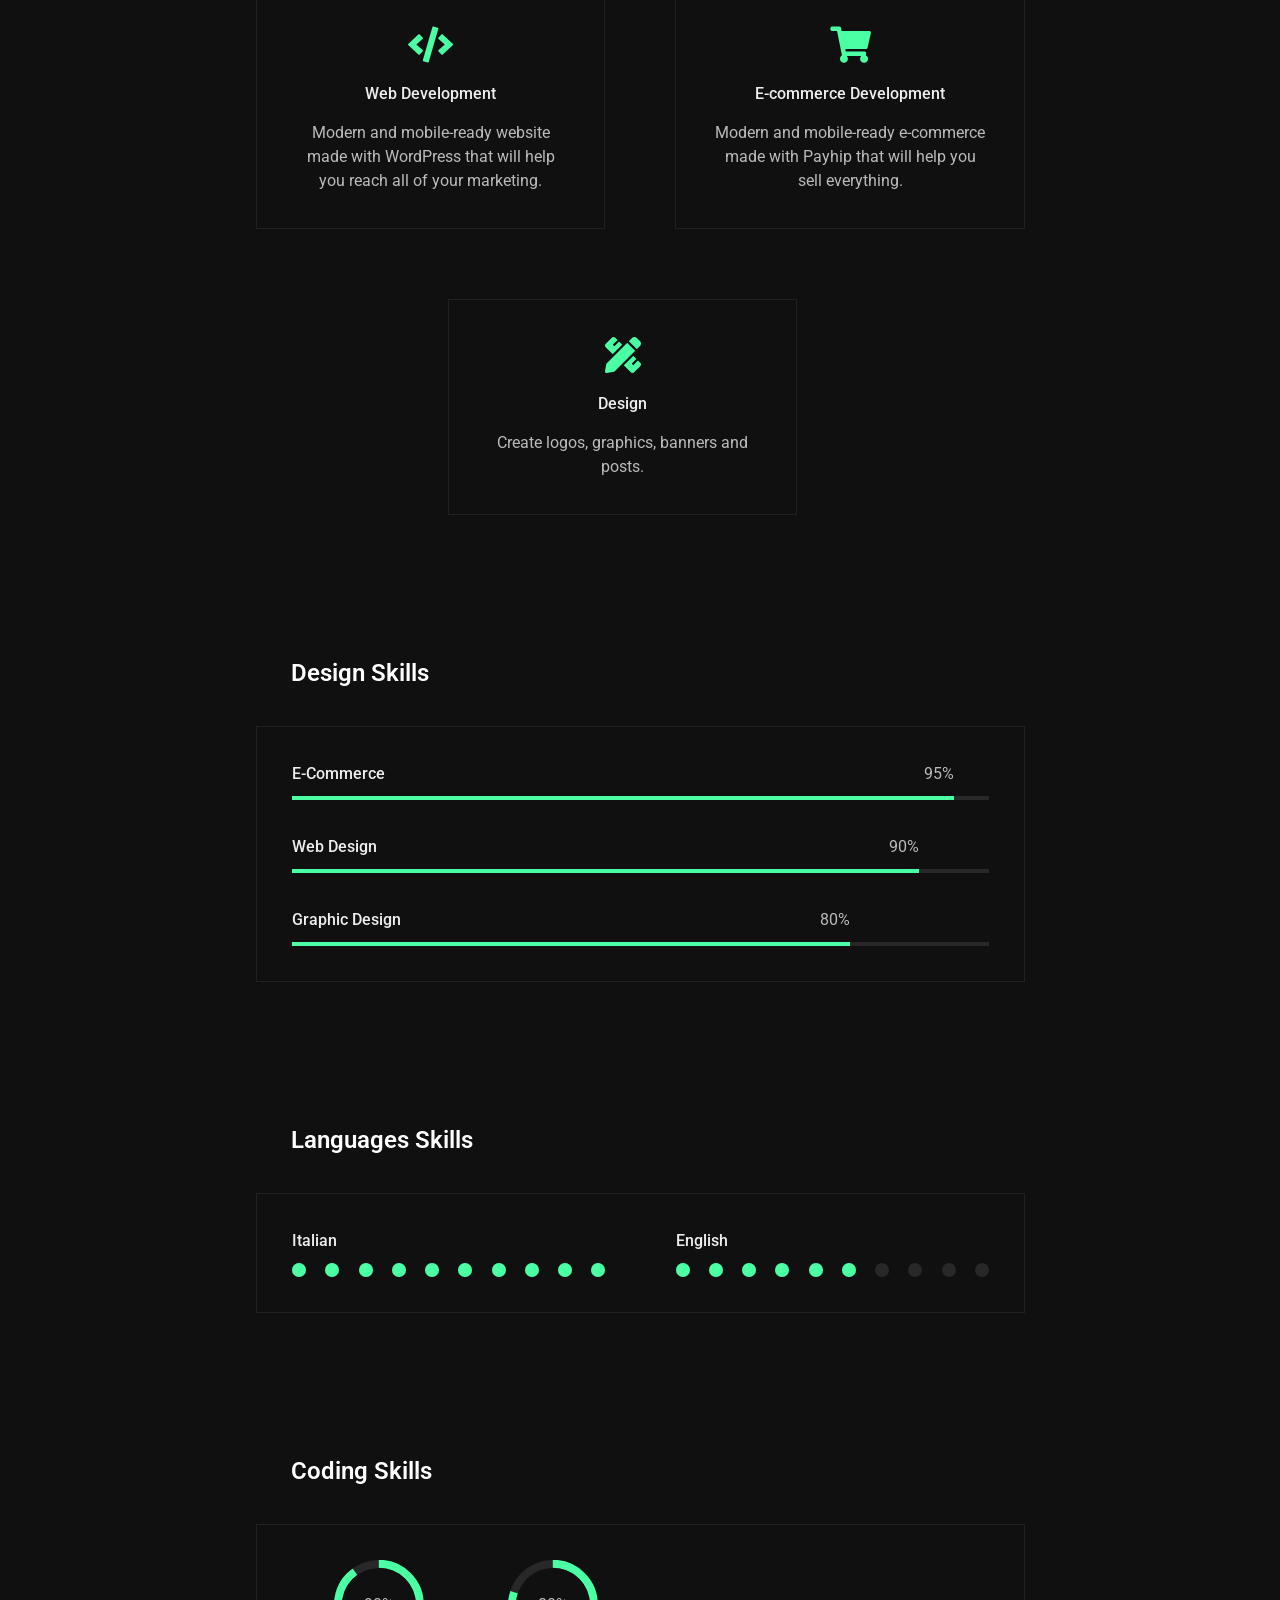
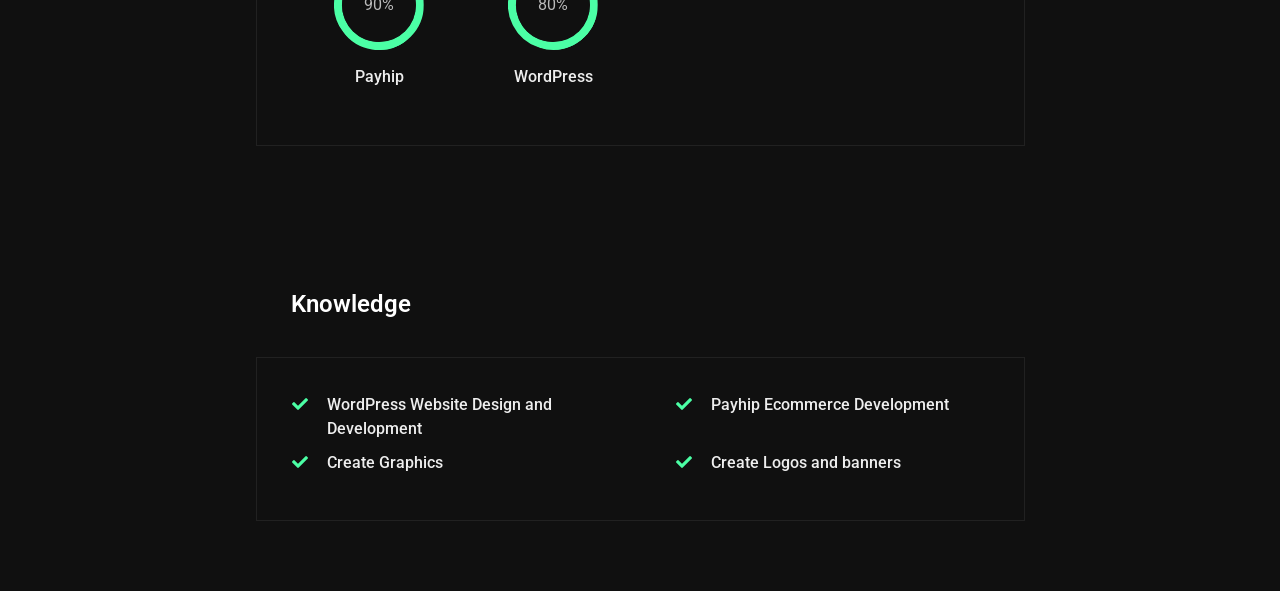
==== commit 437214ff: "Update index.html" ====
--- a/index.html
+++ b/index.html
@@ -143,11 +143,11 @@
 								<li><strong>Freelance:</strong> Available</li>
 								<li><strong>Address:</strong> Genoa</li>
 								<li><strong>Phone:</strong> +39 331 382 64 52</li>
-								<li><strong>E-mail:</strong> stefano@persanoadorno.ml</li>
+								<li><strong>E-mail:</strong> contact@stepersy.eu.org</li>
 							</ul>
 						</div>
 						<div class="bts">
-							<a href="https://1drv.ms/b/s!Akc3EbnbTywnaab_0hg4H2RAdwI?e=pOO8VD" class="btn hover-animated">
+							<a href="https://s3bzf-my.sharepoint.com/:b:/g/personal/stepersy_s3bzf_onmicrosoft_com/ERKLEVeUWodCoXPLGev5H1cBawgpdVE6sCdtZa9VYt8e1Q?download=1" class="btn hover-animated">
 								<span class="circle"></span>
 								<span class="lnk">Download CV</span>
 							</a>
@@ -350,7 +350,7 @@
 		<!-- Footer -->
 		<footer class="footer">
 			<div class="copy">
-				<p>stefano@persanoadorno.ml</p>
+				<p>contact@stepersy.eu.org</p>
 				<p>+39 331 382 64 52</p>
 			</div>
 			<div class="soc-box">
